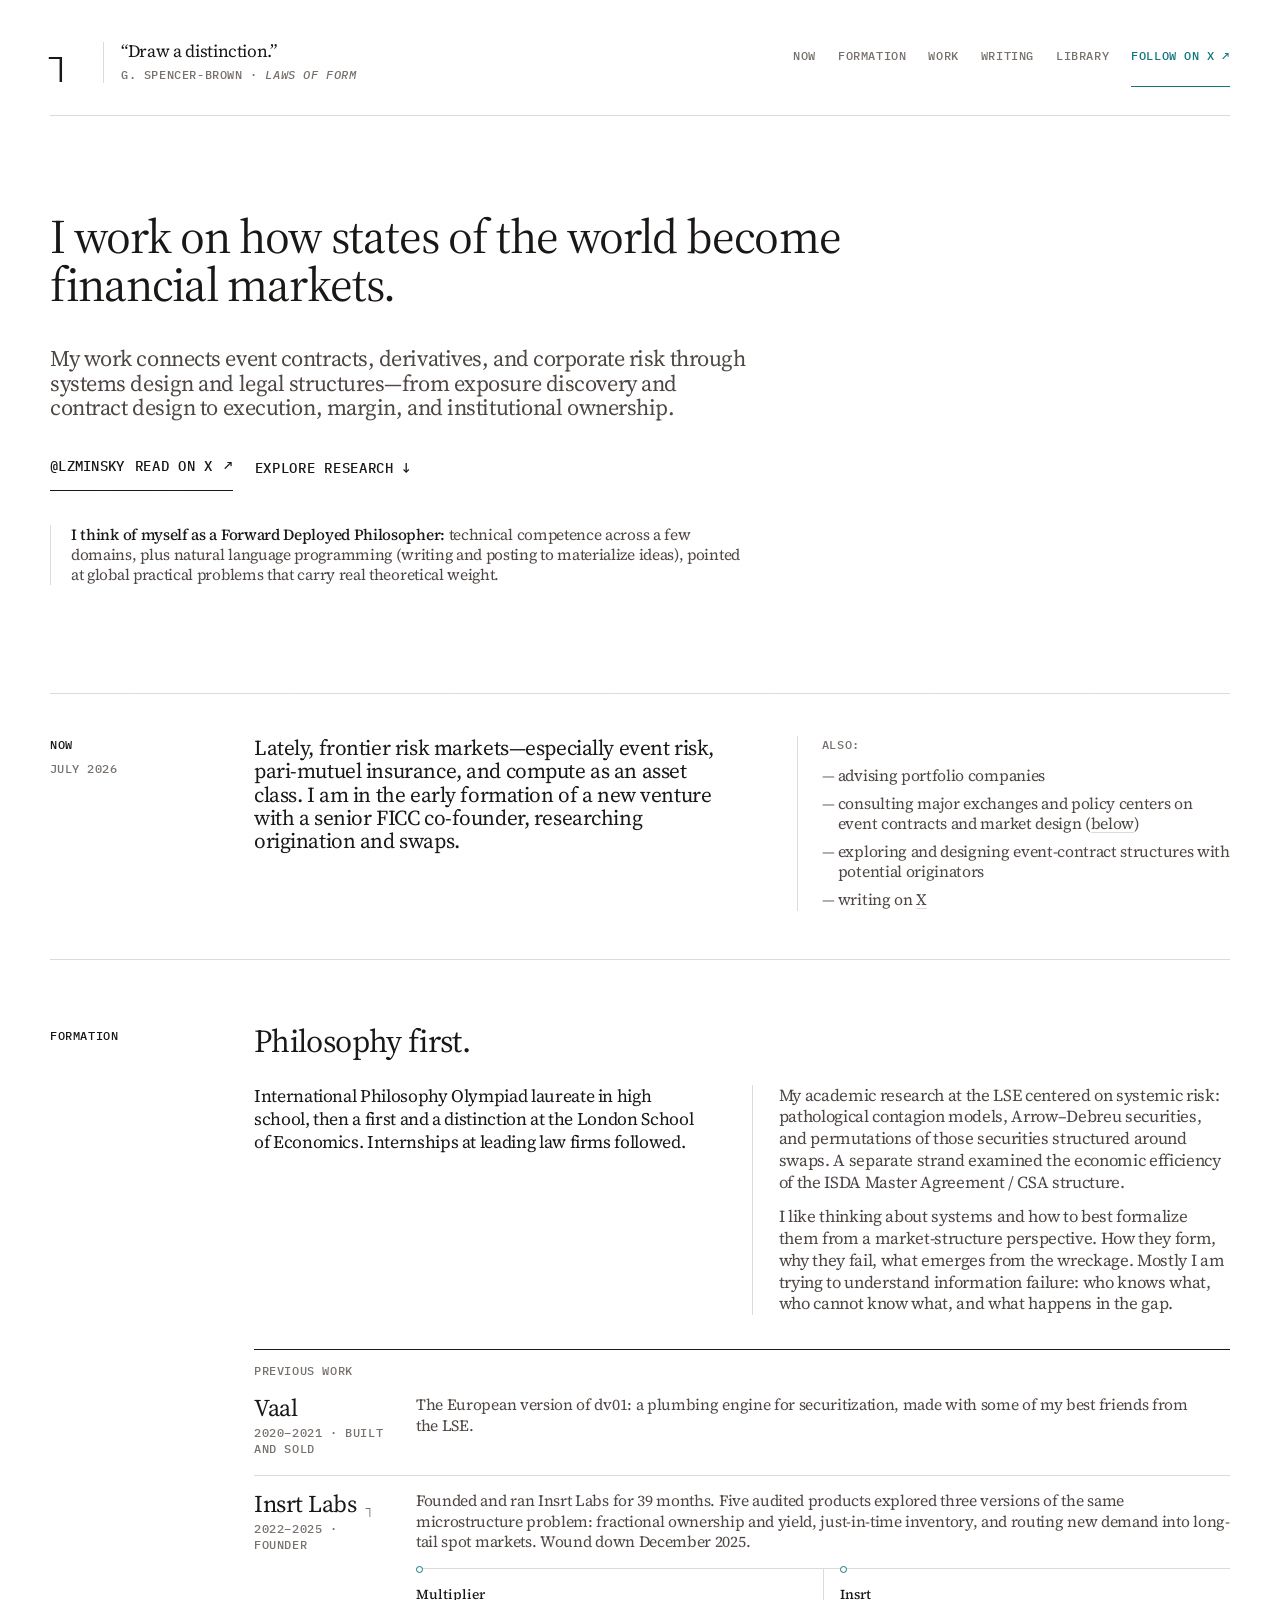
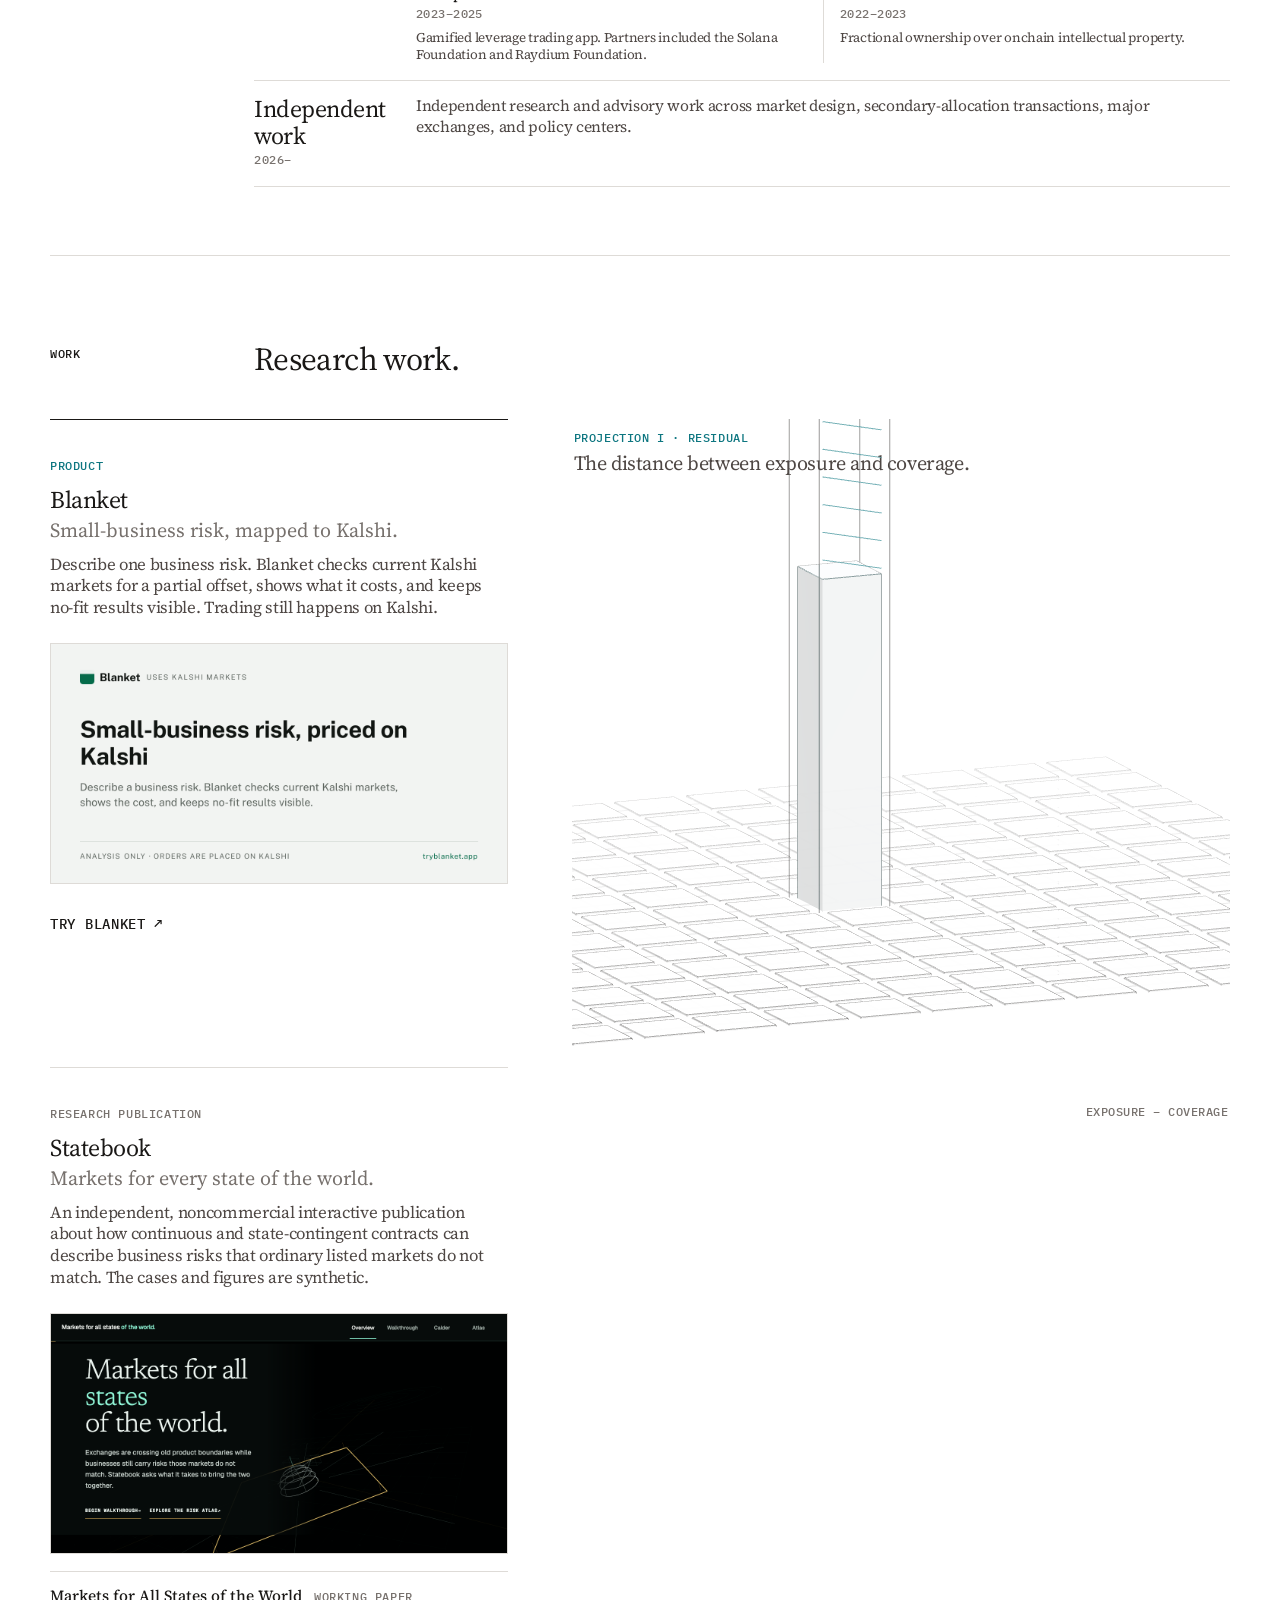
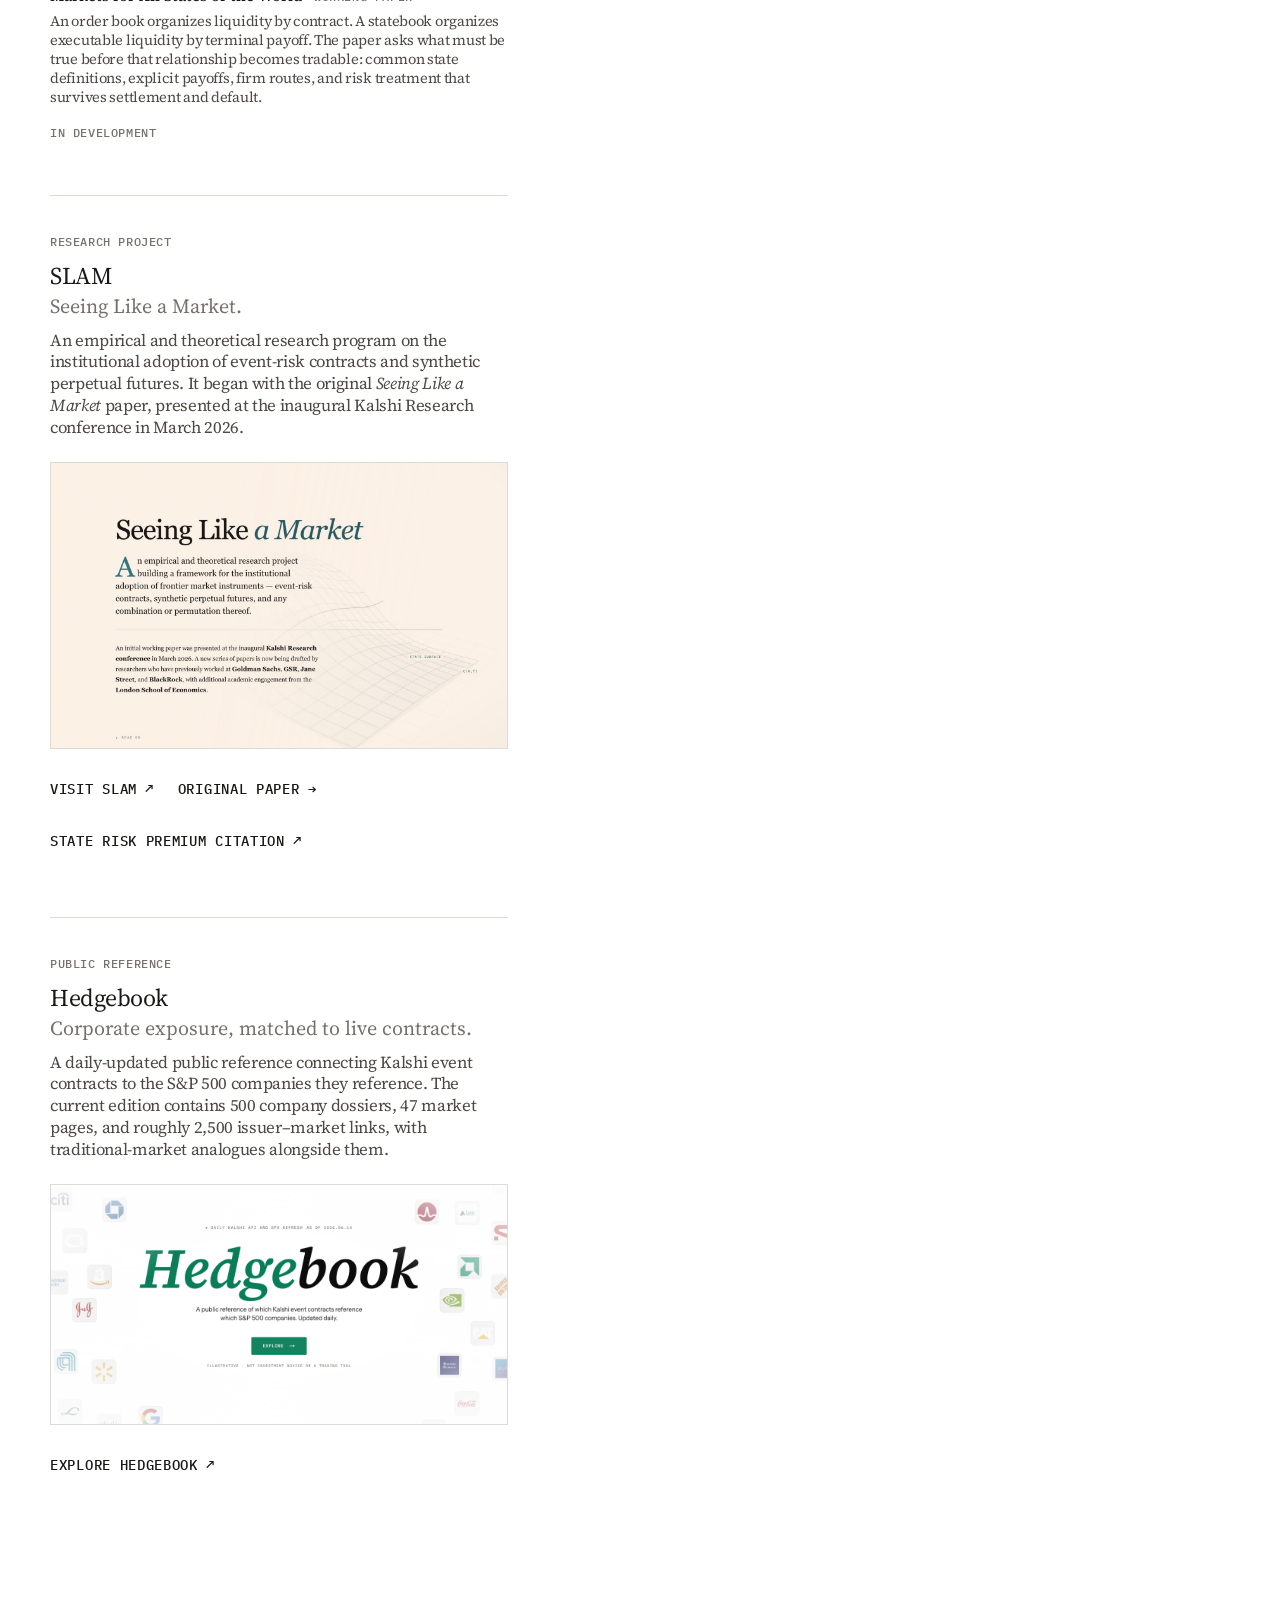
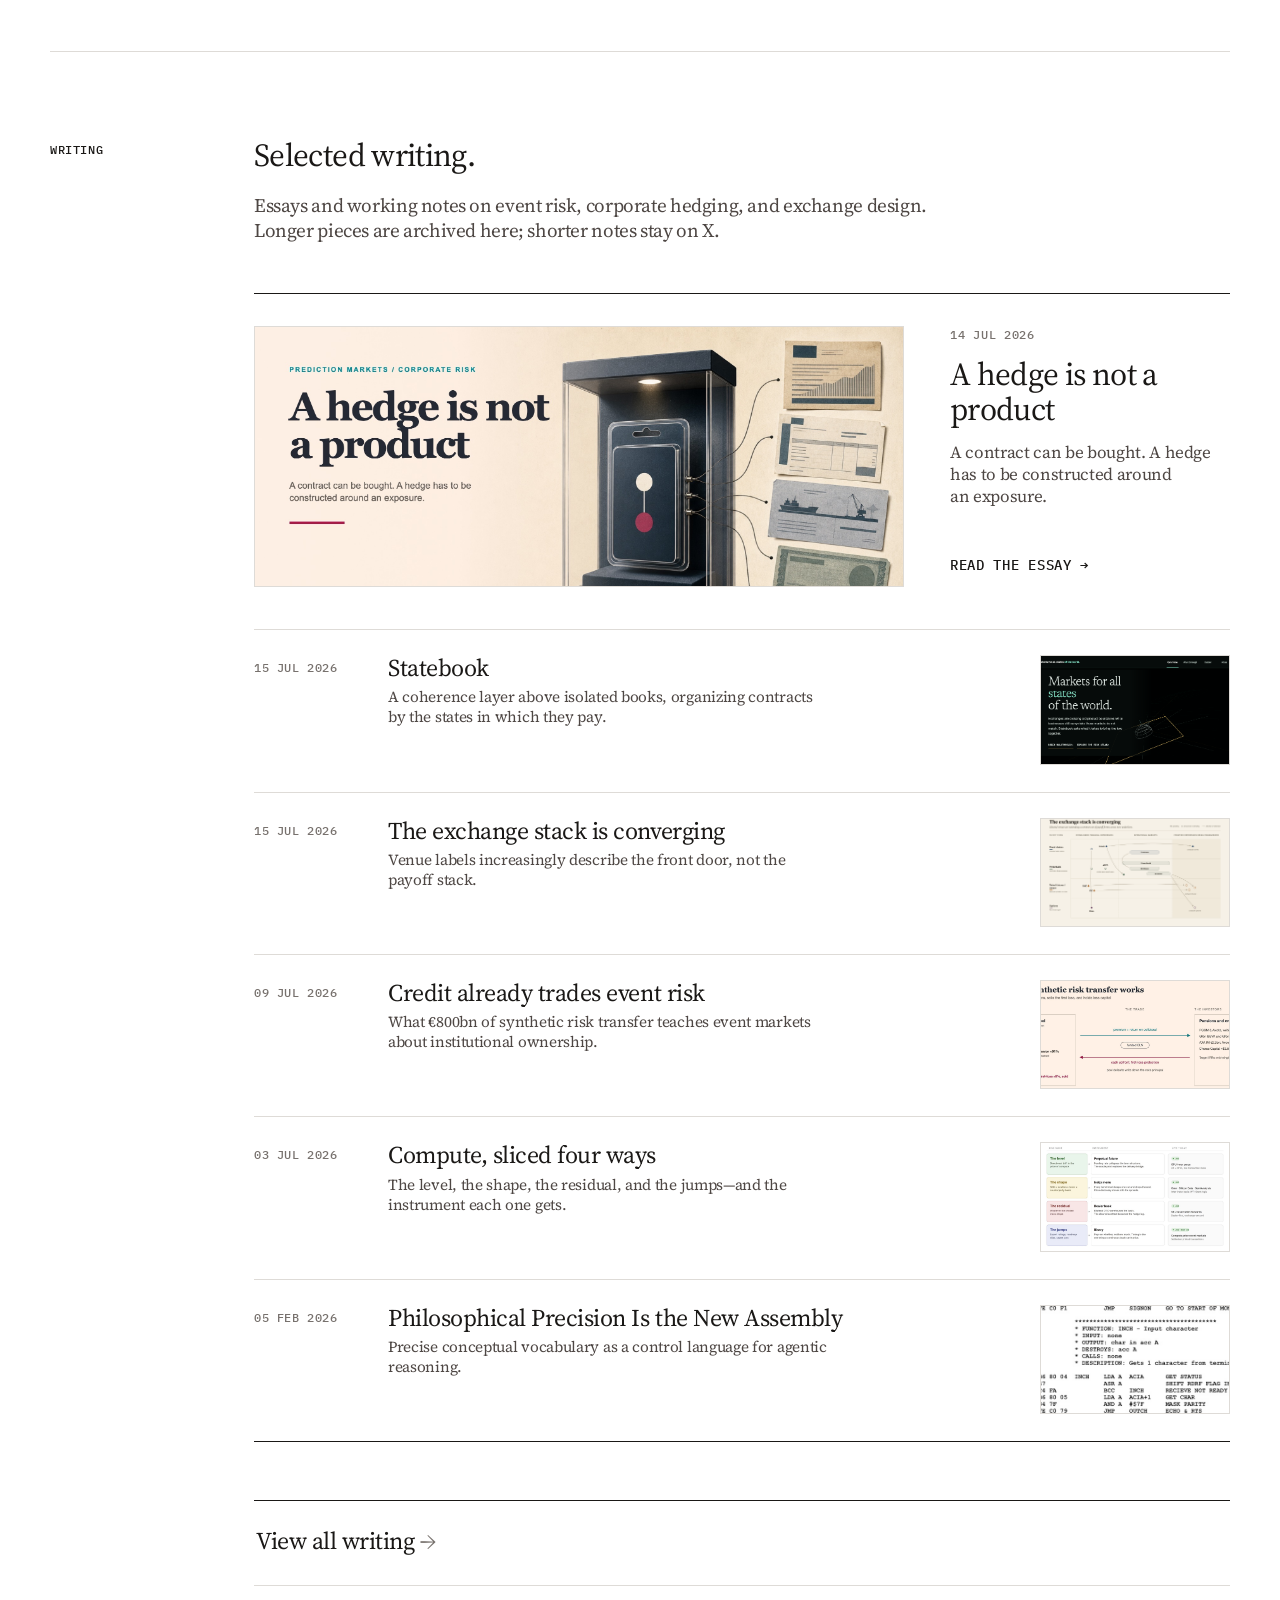
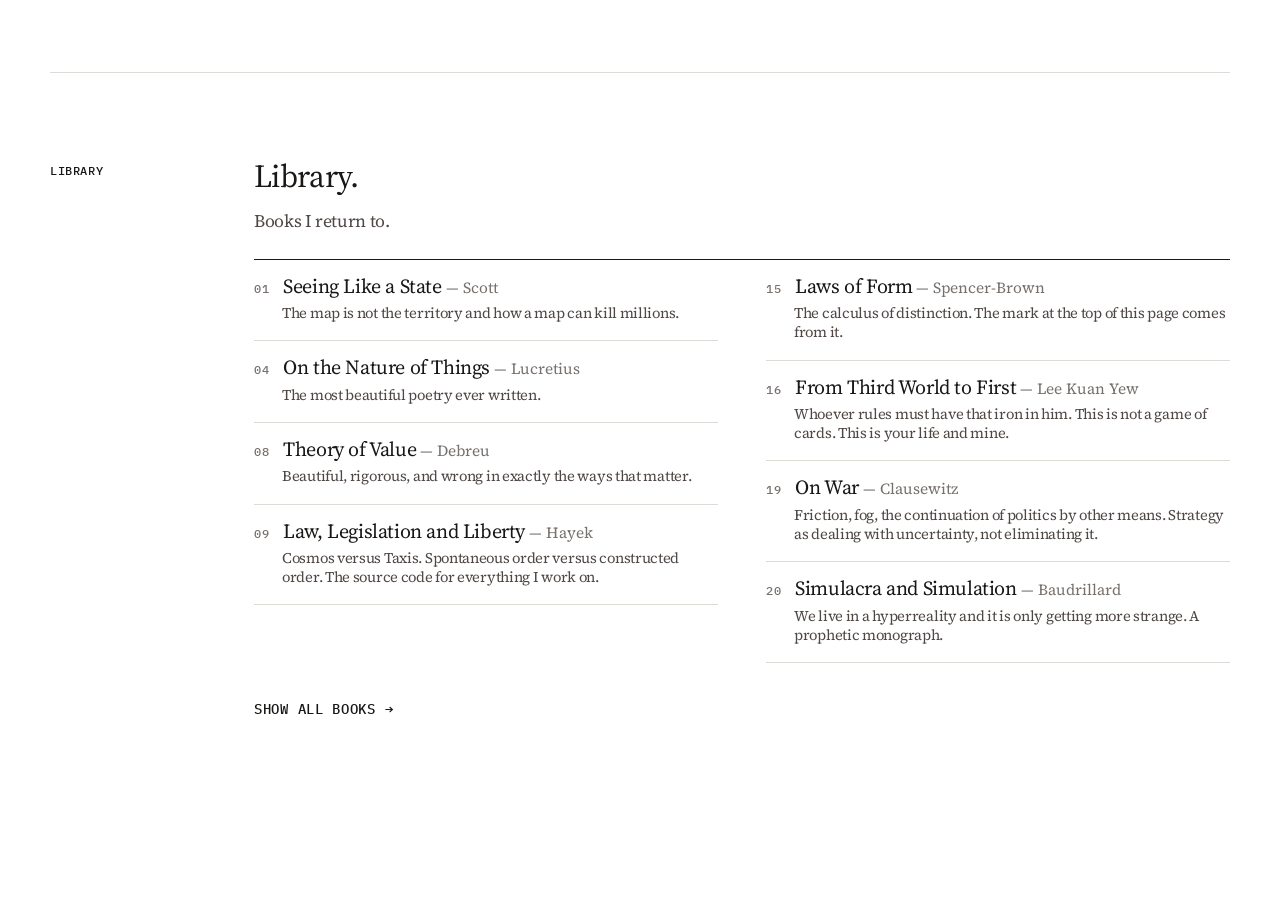
==== index.html @ 6a56ee29 "Move Blanket to top of work" ====
<!DOCTYPE html>
<html lang="en">
<head>
    <meta charset="UTF-8">
    <meta name="viewport" content="width=device-width, initial-scale=1.0">
    <title>Lauris — Markets, ventures, and research</title>
    <meta name="description" content="Lauris builds and researches market infrastructure across event contracts, derivatives, corporate risk, and institutional finance.">
    <meta name="theme-color" content="#ffffff">
    <meta property="og:title" content="Lauris — Markets, ventures, and research">
    <meta property="og:description" content="I work on how states of the world become financial markets.">
    <meta property="og:url" content="https://lauris.xyz">
    <meta property="og:type" content="website">
    <meta property="og:site_name" content="Lauris">
    <meta property="og:image" content="https://www.lauris.xyz/assets/share.png">
    <meta property="og:image:width" content="1200">
    <meta property="og:image:height" content="630">
    <meta property="og:image:alt" content="Lauris — research, market design, and ventures">
    <meta name="twitter:card" content="summary_large_image">
    <meta name="twitter:creator" content="@lzminsky">
    <meta name="twitter:title" content="Lauris — Markets, ventures, and research">
    <meta name="twitter:description" content="I work on how states of the world become financial markets.">
    <meta name="twitter:image" content="https://www.lauris.xyz/assets/share.png">
    <meta name="twitter:image:alt" content="Lauris — research, market design, and ventures">
    <link rel="canonical" href="https://lauris.xyz">
    <link rel="icon" type="image/svg+xml" href="/favicon.svg">
    <link rel="mask-icon" href="/favicon.svg" color="#1a1816">
    <link rel="manifest" href="/site.webmanifest">
    <link rel="preconnect" href="https://fonts.googleapis.com">
    <link rel="preconnect" href="https://fonts.gstatic.com" crossorigin>
    <link href="https://fonts.googleapis.com/css2?family=IBM+Plex+Mono:wght@400;500&amp;family=Source+Serif+4:ital,opsz,wght@0,8..60,200..900;1,8..60,200..900&amp;display=swap" rel="stylesheet">
    <style>
        :root {
            --type-display: 'Source Serif 4', Georgia, 'Times New Roman', serif;
            --type-display-regular: 'Source Serif 4', Georgia, 'Times New Roman', serif;
            --type-body: 'Source Serif 4', Georgia, 'Times New Roman', serif;
            --type-mono: 'IBM Plex Mono', Consolas, monospace;
            --type-display-weight: 400;
            --type-display-tracking: -.02em;
            --type-label-tracking: .05em;
            --paper: #ffffff;
            --paper-raised: #ffffff;
            --ink: #1a1816;
            --ink-soft: #4e4744;
            --ink-muted: #77716d;
            --rule: #dedbd7;
            --rule-soft: #f2f0ed;
            --teal: #0d7680;
            --wine: #0d7680;
            --green: #0d7680;
            --rail: 150px;
            --gutter: 54px;
            --content-start: calc(var(--rail) + var(--gutter));
            --ease-out: cubic-bezier(0.23, 1, 0.32, 1);
            --ease-construct: cubic-bezier(0.65, 0, 0.35, 1);
        }

        * { box-sizing: border-box; margin: 0; padding: 0; }
        ::selection { background: var(--ink); color: var(--paper); }
        html { background: #ffffff; font-size: 18px; scroll-behavior: smooth; }
        body {
            min-height: 100vh;
            background: var(--paper);
            color: var(--ink);
            font-family: var(--type-body);
            font-size: 16px;
            font-weight: 400;
            line-height: 1.3;
            letter-spacing: 0;
            -webkit-font-smoothing: antialiased;
            text-rendering: optimizeLegibility;
        }
        body::before {
            position: fixed;
            z-index: 9999;
            inset: 0;
            pointer-events: none;
            content: '';
            opacity: .018;
            background-image: url("data:image/svg+xml,%3Csvg xmlns='http://www.w3.org/2000/svg' width='160' height='160'%3E%3Cfilter id='grain'%3E%3CfeTurbulence type='fractalNoise' baseFrequency='.82' numOctaves='3' stitchTiles='stitch'/%3E%3C/filter%3E%3Crect width='100%25' height='100%25' filter='url(%23grain)' opacity='.72'/%3E%3C/svg%3E");
            background-size: 160px 160px;
            mix-blend-mode: multiply;
        }

        a { color: inherit; }
        img { display: block; max-width: 100%; height: auto; }
        .skip-link {
            position: fixed;
            z-index: 100;
            top: 12px;
            left: 12px;
            padding: 11px 14px;
            background: var(--ink);
            color: var(--paper);
            font: 500 .667rem/1 var(--type-mono);
            letter-spacing: .04em;
            text-decoration: none;
            text-transform: uppercase;
            transform: translateY(calc(-100% - 18px));
            transition: transform 180ms var(--ease-out);
        }
        .skip-link:focus-visible { outline: 2px solid var(--teal); outline-offset: 3px; transform: none; }
        .container { width: min(1180px, calc(100% - 80px)); margin: 0 auto; padding: 42px 0 88px; }
        .mono, .section-kicker, .work-meta, .nav a, .text-link,
        .writing-date, .book-number { font-family: var(--type-mono); }
        .writing-date, .book-number, .record-date, .lineage-date { font-variant-numeric: tabular-nums; }

        .masthead {
            display: flex;
            align-items: flex-start;
            justify-content: space-between;
            gap: 32px;
            padding-bottom: 28px;
            border-bottom: 1px solid var(--rule);
            animation: none;
        }
        .masthead-origin { display: flex; align-items: flex-start; gap: 17px; min-width: 0; }
        .mark-link {
            display: grid;
            min-width: 36px;
            min-height: 44px;
            color: var(--ink);
            text-decoration: none;
            place-content: start;
        }
        .mark-symbol { font: 2rem/0.8 var(--type-mono); }
        .nav { display: flex; flex-wrap: wrap; align-items: baseline; justify-content: flex-end; gap: 8px 22px; padding-top: 1px; }
        .nav a {
            color: var(--ink-muted);
            min-height: 44px;
            display: inline-flex;
            align-items: flex-start;
            padding-top: 5px;
            font-family: var(--type-mono);
            font-size: 12px;
            font-weight: 500;
            letter-spacing: .05em;
            text-decoration: none;
            text-transform: uppercase;
            transition: color 180ms var(--ease-out);
        }
        .nav a.nav-x {
            padding-bottom: 3px;
            border-bottom: 1px solid currentColor;
            color: var(--teal);
        }
        .nav-menu { position: relative; display: none; }
        .nav-menu summary {
            display: inline-flex;
            min-width: 44px;
            min-height: 44px;
            padding: 5px 5px 0;
            align-items: flex-start;
            justify-content: center;
            color: var(--ink-muted);
            font: 500 12px/1.2 var(--type-mono);
            letter-spacing: .05em;
            list-style: none;
            cursor: pointer;
            text-transform: uppercase;
        }
        .nav-menu summary::-webkit-details-marker { display: none; }
        .nav-menu summary::after { margin-left: 6px; content: '+'; }
        .nav-menu[open] summary { color: var(--teal); }
        .nav-menu[open] summary::after { content: '−'; }
        .nav-menu-panel {
            position: absolute;
            z-index: 50;
            top: 46px;
            right: 0;
            width: 204px;
            padding: 7px;
            border: 1px solid var(--rule);
            background: var(--paper);
            box-shadow: 0 14px 36px rgba(1, 22, 20, .09);
        }
        .nav-menu-panel a {
            display: flex;
            width: 100%;
            min-height: 44px;
            padding: 11px 12px 9px;
            align-items: center;
            justify-content: flex-start;
            font-size: 12px;
        }
        .nav-menu-panel a + a { border-top: 1px solid var(--rule); }
        .nav-menu-panel .nav-menu-x { display: none; color: var(--teal); }
        .nav a:focus-visible, .mark-link:focus-visible, .text-link:focus-visible, .work-link:focus-visible,
        .btn-x:focus-visible, .archive-door:focus-visible, .shelf-toggle:focus-visible,
        .writing-row:focus-visible, .writing-feature-media a:focus-visible, .book-row:focus-visible,
        .nav-menu summary:focus-visible {
            outline: 2px solid var(--teal);
            outline-offset: 4px;
        }

        .epigraph {
            width: min(320px, calc(100vw - 150px));
            margin: 0;
            padding-left: 17px;
            border-left: 1px solid var(--rule);
        }
        .epigraph blockquote { font-size: .96rem; font-style: normal; line-height: 1.1; }
        .epigraph figcaption {
            margin-top: 5px;
            color: var(--ink-muted);
            font: 500 .667rem/1.45 var(--type-mono);
            letter-spacing: .05em;
            text-transform: uppercase;
        }

        .hero {
            padding: 96px 0 108px;
            animation: none;
        }
        .section-kicker, .work-meta {
            color: var(--ink-muted);
            font-size: .667rem;
            letter-spacing: .08em;
            text-transform: uppercase;
        }
        .hero h1 {
            max-width: 930px;
            font-size: 48px;
            font-weight: 400;
            letter-spacing: -.02em;
            line-height: 1;
        }
        .hero-support { min-width: 0; margin-top: 38px; }
        .hero-deck {
            max-width: 700px;
            color: var(--ink-soft);
            font-size: 1.24rem;
            line-height: 1.1;
            text-wrap: pretty;
        }
        .hero-links { display: flex; flex-wrap: wrap; align-items: center; gap: 16px 22px; margin-top: 27px; }
        .hero-side { max-width: 690px; margin-top: 34px; padding-left: 20px; border-left: 1px solid var(--rule); }
        .hero-side p { color: var(--ink-soft); font-size: .86rem; line-height: 1.6; text-wrap: pretty; }
        .hero-side em { color: var(--ink); font-style: normal; font-weight: 500; }

        .btn-x {
            display: inline-flex;
            align-items: center;
            gap: 10px;
            padding: 2px 0 5px;
            border-bottom: 1px solid currentColor;
            color: var(--ink);
            min-height: 44px;
            font: 500 12px/1.2 var(--type-mono);
            letter-spacing: .05em;
            text-decoration: none;
            text-transform: uppercase;
            transition: color 180ms var(--ease-out), border-color 180ms var(--ease-out), transform 140ms var(--ease-out);
        }
        .btn-x::before { content: '@lzminsky'; font-family: var(--type-mono); font-size: .667rem; letter-spacing: .02em; }
        .btn-x::after { content: '↗'; margin-left: 1px; }
        .btn-x:active { transform: scale(.98); }

        .now-strip {
            display: grid;
            grid-template-columns: var(--rail) minmax(0, 1fr);
            gap: var(--gutter);
            padding: 42px 0 48px;
            border-top: 1px solid var(--rule);
        }
        .now-label {
            color: var(--ink);
            font: 500 .667rem/1.45 var(--type-mono);
            letter-spacing: .08em;
            text-transform: uppercase;
        }
        .now-label time { display: block; margin-top: 7px; color: var(--ink-muted); font-size: .667rem; letter-spacing: .04em; }
        .now-grid { display: grid; grid-template-columns: minmax(0, 1.05fr) minmax(300px, .95fr); gap: 64px; }
        .now-lede { max-width: 570px; font-size: 1.18rem; line-height: 1.55; }
        .now-secondary { padding-left: 24px; border-left: 1px solid var(--rule); }
        .now-caption { color: var(--ink-muted); font: 500 .667rem/1.5 var(--type-mono); letter-spacing: .05em; text-transform: uppercase; }
        .now-list { margin-top: 12px; list-style: none; }
        .now-list li { position: relative; padding-left: 16px; color: var(--ink-soft); font-size: .88rem; line-height: 1.5; }
        .now-list li + li { margin-top: 7px; }
        .now-list li::before { position: absolute; left: 0; color: var(--ink-muted); content: '—'; }
        .now-list a { text-decoration-color: var(--rule); text-underline-offset: 3px; }

        .text-link, .work-link {
            display: inline-flex;
            align-items: center;
            gap: 8px;
            color: var(--ink);
            min-height: 44px;
            font: 500 12px/1.2 var(--type-mono);
            letter-spacing: .05em;
            text-decoration: none;
            text-transform: uppercase;
            transition: transform 140ms var(--ease-out);
        }
        .text-link::after, .work-link::after { content: '↗'; transition: transform 180ms var(--ease-out); }
        .text-link--down::after { content: '↓'; }
        .text-link--in::after { content: '→'; }
        .text-link:active, .work-link:active { transform: scale(.98); }

        .folio-section, .books-section {
            display: grid;
            grid-template-columns: var(--rail) minmax(0, 1fr);
            gap: var(--gutter);
            padding: 86px 0;
            border-top: 1px solid var(--rule);
        }
        .section-label { position: relative; }
        .section-kicker { color: var(--ink); font-weight: 400; }
        .section-label--inline { display: flex; align-items: baseline; gap: 11px; }
        .section-content { min-width: 0; }
        .section-heading { max-width: 760px; font-size: 32px; font-weight: 400; letter-spacing: -.02em; line-height: 1.1; }
        .section-intro { max-width: 680px; margin-top: 20px; color: var(--ink-soft); font-size: 1.06rem; line-height: 1.65; }

        /* ── 01 · Formation — compact editorial composition ─────────────── */
        #formation { padding: 64px 0 68px; }
        .formation-heading { font-size: 32px; font-weight: 400; letter-spacing: -.02em; line-height: 1.1; }
        .formation-grid {
            display: grid;
            grid-template-columns: minmax(0, .96fr) minmax(0, 1.04fr);
            gap: 20px 56px;
            margin-top: 26px;
        }
        .formation-grid p { color: var(--ink-soft); font-size: .93rem; line-height: 1.62; text-wrap: pretty; }
        .formation-grid p + p { margin-top: 13px; }
        .formation-path p:first-child { color: var(--ink); font-size: .98rem; }
        .formation-research { padding-left: 26px; border-left: 1px solid var(--rule); }

        .record { margin-top: 34px; border-top: 1px solid var(--ink); }
        .record-caption { padding-top: 12px; color: var(--ink-muted); font: 500 .667rem/1.5 var(--type-mono); letter-spacing: .08em; text-transform: uppercase; }
        .record-row { display: grid; grid-template-columns: 132px minmax(0, 1fr); gap: 6px 30px; padding: 15px 0 17px; border-bottom: 1px solid var(--rule); }
        .record-who { min-width: 0; }
        .record-name { font-size: 24px; font-weight: 400; line-height: 1.1; }
        .record-name .project-mark { margin-left: 4px; color: var(--ink-muted); font: .72rem/1 var(--type-mono); }
        .record-date { display: block; margin-top: 3px; color: var(--ink-muted); font: 500 .667rem/1.4 var(--type-mono); letter-spacing: .04em; }
        .record-desc { color: var(--ink-soft); font-size: .87rem; line-height: 1.58; text-wrap: pretty; }
        .record-desc a { text-decoration-color: var(--rule); text-underline-offset: 3px; }
        .record-detail { min-width: 0; }
        .record-lineage {
            display: grid;
            grid-template-columns: repeat(2, minmax(0, 1fr));
            gap: 0;
            margin-top: 16px;
            border-top: 1px solid var(--rule);
            list-style: none;
        }
        .lineage-item { position: relative; padding: 14px 18px 0 16px; }
        .lineage-item:first-child { padding-left: 0; }
        .lineage-item + .lineage-item { border-left: 1px solid var(--rule); }
        .lineage-item::before {
            position: absolute;
            top: -3px;
            left: 16px;
            width: 5px;
            height: 5px;
            border-radius: 50%;
            background: var(--paper);
            border: 1px solid var(--teal);
            content: '';
        }
        .lineage-item:first-child::before { left: 0; }
        .lineage-name { font-size: .76rem; font-weight: 500; }
        .lineage-date { display: block; margin-top: 2px; color: var(--ink-muted); font: 500 .667rem/1.4 var(--type-mono); letter-spacing: .035em; }
        .lineage-item p { margin-top: 6px; color: var(--ink-soft); font-size: .74rem; line-height: 1.5; text-wrap: pretty; }

        /* ── Research work — one changing state-space ───────────────────── */
        #work { display: block; padding-top: 0; border-top: 0; }
        .work-header {
            display: grid;
            grid-template-columns: var(--rail) minmax(0, 1fr);
            gap: var(--gutter);
            padding: 86px 0 42px;
            border-top: 1px solid var(--rule);
        }
        .atlas {
            display: grid;
            grid-template-columns: minmax(0, .82fr) minmax(0, 1.18fr);
            column-gap: 64px;
            margin-top: 0;
        }
        .atlas-entries { min-width: 0; }
        .atlas-entry {
            display: flex;
            min-height: 72vh;
            padding: 40px 0 54px;
            border-top: 1px solid var(--rule);
            flex-direction: column;
            justify-content: flex-start;
        }
        .atlas-entry:first-child { border-top-color: var(--ink); }
        .atlas-index {
            display: flex;
            gap: 12px;
            align-items: baseline;
            color: var(--ink-muted);
            font: 500 .667rem/1 var(--type-mono);
            letter-spacing: .08em;
            text-transform: uppercase;
            transition: color 300ms var(--ease-out);
        }
        .atlas-entry.is-active .atlas-index { color: var(--teal); }
        .atlas-title { margin-top: 15px; font-family: var(--type-display-regular); font-size: 24px; font-weight: 400; letter-spacing: -.02em; line-height: 1.1; }
        .atlas-sub { margin-top: 5px; color: var(--ink-muted); font-family: var(--type-display); font-size: 20px; font-style: normal; font-weight: 400; line-height: 1.1; }
        .atlas-desc { max-width: 54ch; margin-top: 13px; color: var(--ink-soft); font-size: .93rem; line-height: 1.62; text-wrap: pretty; }
        .atlas-desc a { text-decoration-color: var(--rule); text-underline-offset: 3px; }
        .atlas-proof { margin: 24px 0 0; }
        .atlas-proof a { display: block; text-decoration: none; }
        .atlas-proof img {
            width: 100%;
            border: 1px solid var(--rule);
            background: var(--paper-raised);
            object-fit: cover;
        }
        .atlas-actions { display: flex; flex-wrap: wrap; align-items: baseline; gap: 8px 24px; margin-top: 18px; }
        .work-status { color: var(--ink-muted); font: 500 .667rem/1.4 var(--type-mono); letter-spacing: .04em; text-transform: uppercase; }
        .atlas-note { margin-top: 17px; padding-top: 14px; border-top: 1px solid var(--rule); }
        .atlas-note-title { display: block; font-size: .86rem; font-weight: 500; }
        .atlas-note-title span { margin-left: 8px; color: var(--ink-muted); font: 500 .667rem/1.4 var(--type-mono); letter-spacing: .05em; text-transform: uppercase; }
        .atlas-note p { margin-top: 6px; color: var(--ink-soft); font-size: .81rem; line-height: 1.55; }
        .atlas-stage-col { position: relative; min-width: 0; }
        .atlas-stage {
            position: sticky;
            top: 9vh;
            display: flex;
            height: 78vh;
            flex-direction: column;
            transition: opacity 600ms var(--ease-out);
        }
        .atlas-stage.is-dimmed { opacity: .08; }
        .stage-frame { position: relative; min-height: 0; flex: 1; }
        #atlas-canvas, #atlas-fallback { position: absolute; inset: 0; width: 100%; height: 100%; }
        #atlas-canvas { z-index: 1; }
        #atlas-fallback { z-index: 0; transition: opacity 300ms var(--ease-out); }
        .stage-plates { position: absolute; top: 7px; right: 2px; left: 2px; pointer-events: none; }
        .stage-plate { position: absolute; inset: 0 0 auto; opacity: 0; transform: translateY(7px); transition: opacity 480ms var(--ease-out), transform 480ms var(--ease-out); }
        .stage-plate.is-active { opacity: 1; transform: none; }
        .stage-plate-index { color: var(--teal); font: 500 .667rem/1.4 var(--type-mono); letter-spacing: .08em; text-transform: uppercase; }
        .stage-plate-name { display: block; max-width: 460px; margin-top: 4px; color: var(--ink-soft); font-family: var(--type-display); font-size: 1.12rem; font-weight: 400; line-height: 1.25; }
        .stage-note { position: absolute; right: 2px; bottom: 0; max-width: 280px; color: var(--ink-muted); font: 500 .667rem/1.6 var(--type-mono); letter-spacing: .04em; text-align: right; text-transform: uppercase; }

        /* ── Writing — editorial issue, not a card grid ─────────────────── */
        .writing-index { margin-top: 50px; border-top: 1px solid var(--ink); }
        .writing-feature {
            display: grid;
            grid-template-columns: minmax(0, 1.42fr) minmax(280px, .58fr);
            gap: 46px;
            padding: 32px 0 42px;
            border-bottom: 1px solid var(--rule);
        }
        .writing-feature-media, .writing-row-media { overflow: hidden; border: 1px solid var(--rule); }
        .writing-feature-media a, .writing-row-media a { display: block; text-decoration: none; }
        .writing-feature-media img, .writing-row-media img { width: 100%; transition: transform 900ms var(--ease-out); }
        .writing-feature-body { display: flex; flex-direction: column; justify-content: space-between; min-width: 0; }
        .writing-kicker { color: var(--ink-muted); font: 500 .667rem/1.55 var(--type-mono); letter-spacing: .06em; text-transform: uppercase; }
        .writing-title { margin-top: 12px; font-family: var(--type-display-regular); font-size: 32px; font-weight: 400; letter-spacing: -.02em; line-height: 1.1; }
        .writing-deck { max-width: 42ch; margin-top: 14px; color: var(--ink-soft); font-size: .94rem; line-height: 1.6; text-wrap: pretty; }
        .writing-open { display: inline-flex; align-items: center; gap: 8px; min-height: 44px; margin-top: 24px; font: 500 12px/1.2 var(--type-mono); letter-spacing: .05em; text-decoration: none; text-transform: uppercase; }
        .writing-open::after { content: '→'; transition: transform 180ms var(--ease-out); }
        .writing-rows { border-bottom: 1px solid var(--ink); }
        .writing-row {
            display: grid;
            grid-template-columns: 110px minmax(0, 1fr) 190px;
            gap: 24px;
            align-items: start;
            padding: 25px 0 27px;
            border-bottom: 1px solid var(--rule);
            text-decoration: none;
        }
        .writing-row:last-child { border-bottom: 0; }
        .writing-date { padding-top: 4px; color: var(--ink-muted); font: 500 .667rem/1.5 var(--type-mono); font-variant-numeric: tabular-nums; letter-spacing: .04em; text-transform: uppercase; }
        .writing-row-title { display: block; font-family: var(--type-display-regular); font-size: 24px; font-weight: 400; letter-spacing: -.02em; line-height: 1.1; transition: color 180ms var(--ease-out); }
        .writing-row-deck { display: block; max-width: 55ch; margin-top: 6px; color: var(--ink-soft); font-size: .85rem; line-height: 1.52; }
        .writing-row-media img { aspect-ratio: 1.75 / 1; object-fit: cover; }

        .archive-door {
            display: block;
            margin-top: 58px;
            padding: 27px 2px 30px;
            border-top: 1px solid var(--ink);
            border-bottom: 1px solid var(--rule);
            text-decoration: none;
        }
        .archive-door-title { font-size: 24px; font-weight: 400; letter-spacing: -.02em; }
        .archive-door-title::after { content: ' →'; color: var(--ink-muted); transition: color 200ms var(--ease-out); }

        /* ── 05 · Library ────────────────────────────────────────────────── */
        .books-section { opacity: 1; animation: none; }
        .books-title { max-width: 520px; font-size: 32px; font-weight: 400; letter-spacing: -.02em; line-height: 1.1; }
        .books-intro { max-width: 650px; margin: 16px 0 26px; color: var(--ink-soft); font-size: .98rem; }
        .books-list { list-style: none; columns: 2; column-gap: 48px; border-top: 1px solid var(--ink); }
        .book-item { break-inside: avoid; padding: 15px 0 17px; border-bottom: 1px solid var(--rule); line-height: 1.45; }
        .book-number { margin-right: 10px; color: var(--ink-muted); font-size: .667rem; }
        .book-name { font-size: 20px; font-weight: 400; }
        .book-author { color: var(--ink-muted); font-size: .86rem; font-style: normal; }
        .book-note { margin-top: 5px; padding-left: 28px; color: var(--ink-soft); font-size: .82rem; line-height: 1.5; }
        .books-list:not(.is-open) .book-extra { display: none; }
        .shelf-toggle {
            display: inline-flex;
            align-items: center;
            gap: 9px;
            margin-top: 24px;
            padding: 0;
            border: 0;
            background: none;
            color: var(--ink);
            min-height: 44px;
            font: 500 12px/1.2 var(--type-mono);
            letter-spacing: .05em;
            text-transform: uppercase;
            cursor: pointer;
        }
        .shelf-toggle::after { content: '→'; transition: transform 200ms var(--ease-out); }
        .books-list.is-open + .shelf-toggle::after { content: '↑'; }

        /* ── Publication type roles ───────────────────────────────────── */
        .hero h1, .section-heading, .formation-heading, .books-title,
        .now-lede, .hero-deck, .epigraph blockquote, .stage-plate-name {
            font-family: var(--type-display);
            font-weight: 400;
            letter-spacing: var(--type-display-tracking);
        }
        .record-name, .book-name, .atlas-title, .writing-title,
        .writing-row-title, .archive-door-title {
            font-family: var(--type-display-regular);
            font-weight: 400;
            letter-spacing: -.02em;
        }
        .hero h1 { line-height: 1; }
        .section-heading, .formation-heading, .books-title, .archive-door-title,
        .record-name, .book-name, .now-lede, .hero-deck { line-height: 1.1; }
        .hero-side p, .now-list li, .section-intro, .formation-grid p,
        .record-desc, .lineage-item p, .atlas-desc, .atlas-note p,
        .writing-deck, .writing-row-deck, .books-intro, .book-note {
            font-family: var(--type-body);
            font-weight: 400;
            letter-spacing: -.02em;
            line-height: 1.3;
        }
        .mono, .section-kicker, .work-meta, .nav a, .text-link,
        .writing-date, .book-number, .now-label, .now-caption, .record-date,
        .record-caption, .work-status,
        .shelf-toggle, .btn-x, .writing-open, .nav-menu summary,
        .atlas-index, .stage-plate-index {
            font-family: var(--type-mono);
            font-size: 12px;
            font-weight: 500;
            letter-spacing: .05em;
            text-transform: uppercase;
        }
        .btn-x, .text-link, .work-link, .writing-open, .shelf-toggle { font-size: 14px; }
        .btn-x::before { font-size: 14px; }

        @keyframes enter { from { opacity: 0; transform: translateY(8px); } to { opacity: 1; transform: none; } }
        [data-reveal] { opacity: 1; transform: none; }
        .motion-ready [data-animate] { opacity: 0; transform: translateY(18px); }
        .motion-ready [data-animate].is-visible { opacity: 1; transform: none; transition: opacity 720ms var(--ease-out), transform 720ms var(--ease-out); }
        .motion-ready [data-animate="image"] { opacity: 1; transform: none; }
        .motion-ready [data-animate="image"] img { transform: scale(1.018); transition: transform 900ms var(--ease-out); }
        .motion-ready [data-animate="image"].is-visible img { transform: none; }

        @media (hover: hover) and (pointer: fine) {
            .nav a:hover { color: var(--ink); }
            .nav a.nav-x:hover, .btn-x:hover { color: var(--teal); }
            .mark-link:hover { opacity: .58; }
            .text-link:hover::after, .work-link:hover::after { transform: translate(2px, -2px); }
            .text-link--down:hover::after { transform: translateY(2px); }
            .text-link--in:hover::after { transform: translateX(3px); }
            .writing-feature-media:hover img, .writing-row:hover img { transform: scale(1.025); }
            .writing-row:hover .writing-row-title { color: var(--teal); }
            .writing-open:hover::after { transform: translateX(3px); }
            .archive-door:hover .archive-door-title::after { color: var(--teal); }
            .shelf-toggle:hover::after { transform: translateX(3px); }
        }

        @media (max-width: 1100px) { .atlas { grid-template-columns: minmax(0, .9fr) minmax(0, 1.1fr); column-gap: 40px; } }
        @media (max-width: 960px) {
            .masthead { gap: 24px; }
            .nav { position: relative; flex-wrap: nowrap; gap: 0 14px; }
            .nav > a { min-width: 44px; padding-right: 5px; padding-left: 5px; justify-content: center; white-space: nowrap; }
            .nav > .nav-wide { display: none; }
            .nav-menu { display: block; }
        }
        @media (max-width: 900px) {
            .container { width: min(100% - 48px, 760px); }
            .hero { padding: 72px 0 86px; }
            .now-strip { grid-template-columns: 1fr; gap: 26px; padding: 38px 0 44px; }
            .now-label { display: flex; align-items: baseline; gap: 12px; }
            .now-label time { display: inline; margin-top: 0; }
            .now-grid { gap: 40px; }
            .folio-section, .books-section { grid-template-columns: 1fr; gap: 30px; padding: 68px 0; }
            .work-header { grid-template-columns: 1fr; gap: 30px; padding: 68px 0 30px; }
            #formation { padding: 56px 0; }
            .section-label { display: flex; gap: 12px; align-items: baseline; }
            .formation-grid { grid-template-columns: 1fr; gap: 14px; }
            .formation-research { padding-left: 0; border-left: 0; }
            .atlas { position: relative; grid-template-columns: 1fr; margin-top: 40px; }
            .atlas-entries, .atlas-stage-col { grid-area: 1 / 1; }
            .atlas-entries { position: relative; z-index: 1; }
            .atlas-stage-col { display: block; min-height: 100%; pointer-events: none; z-index: 0; }
            .atlas-stage { top: 12vh; height: 72vh; opacity: .42; }
            .stage-plates, .stage-note { display: none; }
            .atlas-entry { min-height: 0; padding: 36px 0 42px; }
            .atlas-proof { width: min(100%, 680px); margin-top: 20px; }
            .writing-feature { grid-template-columns: 1fr; }
            .writing-feature-body { min-height: 250px; }
            .writing-row { grid-template-columns: 96px minmax(0, 1fr); }
            .writing-row-media { display: none; }
        }
        @media (max-width: 720px) {
            .masthead-origin { flex: 0 0 44px; }
            .epigraph { display: none; }
        }
        @media (max-width: 640px) {
            html { font-size: 17px; }
            .container { width: calc(100% - 32px); padding: 22px 0 48px; }

            /* On a phone the header is navigation, not a second composition. */
            .masthead { display: flex; align-items: flex-start; gap: 16px; padding-bottom: 15px; }
            .masthead-origin { flex: 0 0 44px; }
            .mark-link { min-width: 44px; min-height: 44px; }
            .mark-symbol { font-size: 1.7rem; }
            .epigraph { display: none; }
            .nav { flex: 1; flex-wrap: nowrap; justify-content: flex-end; gap: 0 10px; margin-top: 0; padding-top: 0; }
            .nav > a { min-width: 44px; min-height: 44px; padding: 5px 3px 0; font-size: 12px; white-space: nowrap; }
            .nav > .nav-x { display: none; }
            .nav-menu summary { min-width: 44px; min-height: 44px; padding-top: 5px; font-size: 12px; }
            .nav-menu-panel .nav-menu-x { display: flex; }

            .hero { padding: 43px 0 50px; }
            .hero h1 { max-width: 10.5em; font-size: 40px; line-height: 1; }
            .hero-support { margin-top: 25px; }
            .hero-deck { font-size: 24px; line-height: 1.1; }
            .hero-links { gap: 8px 20px; margin-top: 17px; }
            .hero-side { margin-top: 24px; padding: 16px 0 0; border-top: 1px solid var(--rule); border-left: 0; }
            .hero-side p { font-size: .82rem; line-height: 1.45; }

            .now-strip { gap: 18px; padding: 30px 0 36px; }
            .now-label { gap: 9px; }
            .now-grid { grid-template-columns: 1fr; gap: 20px; }
            .now-lede { font-size: 24px; line-height: 1.1; }
            .now-secondary { padding: 17px 0 0; border-top: 1px solid var(--rule); border-left: 0; }
            .now-list { margin-top: 9px; }

            .folio-section, .books-section { gap: 21px; padding: 46px 0; }
            .work-header { gap: 21px; padding: 46px 0 24px; }
            #formation { padding: 44px 0 48px; }
            .section-heading { font-size: 24px; line-height: 1.1; }
            .section-intro { margin-top: 14px; font-size: .94rem; line-height: 1.3; }
            .formation-heading { font-size: 24px; line-height: 1.1; }
            .formation-grid { gap: 18px; margin-top: 20px; }
            .formation-grid p { font-size: .86rem; line-height: 1.3; }
            .formation-grid p + p { margin-top: 10px; }
            .formation-path p:first-child { font-size: .92rem; }
            .record { margin-top: 27px; }
            .record-row { grid-template-columns: 1fr; gap: 7px; padding: 14px 0 16px; }
            .record-date { margin-top: 1px; }
            .record-desc { font-size: .82rem; line-height: 1.3; }
            .record-lineage { grid-template-columns: 1fr; margin-top: 13px; border-top: 1px solid var(--rule); border-left: 0; }
            .lineage-item, .lineage-item:first-child { padding: 12px 0 0; }
            .lineage-item + .lineage-item { margin-top: 12px; border-left: 0; border-top: 1px solid var(--rule-soft); }
            .lineage-item::before, .lineage-item:first-child::before { display: none; }

            .atlas { margin-top: 0; }
            .atlas-stage { top: 18vh; height: 58vh; opacity: .28; }
            .atlas-entry { min-height: 0; padding: 34px 0 39px; }
            .atlas-title { margin-top: 11px; font-size: 24px; }
            .atlas-sub { font-size: 20px; }
            .atlas-desc { margin-top: 11px; font-size: .86rem; line-height: 1.3; }
            .atlas-proof { margin-top: 19px; }
            .atlas-note { margin-top: 14px; padding-top: 12px; }
            .atlas-note p { font-size: .77rem; line-height: 1.3; }
            .atlas-actions { gap: 2px 18px; margin-top: 13px; }

            .writing-index { margin-top: 31px; }
            .writing-feature { gap: 22px; padding: 24px 0 30px; }
            .writing-feature-body { min-height: 0; }
            .writing-title { margin-top: 9px; font-size: 24px; }
            .writing-deck { margin-top: 10px; font-size: .87rem; line-height: 1.3; }
            .writing-open { margin-top: 14px; }
            .writing-row { grid-template-columns: 1fr; gap: 6px; padding: 20px 0 22px; }
            .writing-date { padding-top: 0; }
            .writing-row-title { font-size: 20px; }
            .writing-row-deck { margin-top: 5px; font-size: .81rem; }
            .archive-door { margin-top: 36px; padding: 22px 0 24px; }
            .archive-door-title { font-size: 24px; }

            .books-list { columns: 1; }
            .book-item { padding: 13px 0 15px; }
            .book-note { padding-left: 0; }
        }
        @media (prefers-reduced-motion: reduce) {
            html { scroll-behavior: auto; }
            *, *::before, *::after { animation-duration: .01ms !important; animation-iteration-count: 1 !important; transition-duration: .01ms !important; }
            [data-reveal] { opacity: 1; transform: none; }
            .motion-ready [data-animate] { opacity: 1 !important; transform: none !important; clip-path: none !important; }
        }
        @media print { body::before { display: none; } }
    </style>
</head>
<body>
    <a class="skip-link" href="#main-content">Skip to content</a>
    <div class="container">
        <header class="masthead">
            <div class="masthead-origin">
                <a href="https://homepages.math.uic.edu/~kauffman/Laws.pdf" target="_blank" rel="noopener" class="mark-link" aria-label="Open Louis Kauffman's exploration of Laws of Form">
                    <span class="mark-symbol">┐</span>
                </a>
                <figure class="epigraph">
                    <blockquote>“Draw a distinction.”</blockquote>
                    <figcaption>G. Spencer-Brown · <cite>Laws of Form</cite></figcaption>
                </figure>
            </div>
            <nav class="nav" aria-label="Primary navigation">
                <a class="nav-wide" href="#now">Now</a>
                <a class="nav-wide" href="#formation">Formation</a>
                <a href="#work">Work</a>
                <a href="#writing">Writing</a>
                <a class="nav-wide" href="#library">Library</a>
                <a class="nav-x" href="https://x.com/lzminsky" target="_blank" rel="noopener">Follow on X ↗</a>
                <details class="nav-menu">
                    <summary>Menu</summary>
                    <div class="nav-menu-panel">
                        <a href="#now">Now</a>
                        <a href="#formation">Formation</a>
                        <a href="#library">Library</a>
                        <a class="nav-menu-x" href="https://x.com/lzminsky" target="_blank" rel="noopener">Follow on X ↗</a>
                    </div>
                </details>
            </nav>
        </header>

        <main id="main-content">
            <section class="hero">
                <h1>I work on how states of the world become financial markets.</h1>
                <div class="hero-support">
                    <p class="hero-deck">My work connects event contracts, derivatives, and corporate risk through systems design and legal structures—from exposure discovery and contract design to execution, margin, and institutional ownership.</p>
                    <div class="hero-links">
                        <a class="btn-x" href="https://x.com/lzminsky" target="_blank" rel="noopener">Read on X</a>
                        <a class="text-link text-link--down" href="#work">Explore research</a>
                    </div>
                </div>
                <aside class="hero-side">
                    <p><em>I think of myself as a Forward Deployed Philosopher:</em> technical competence across a few domains, plus natural language programming (writing and posting to materialize ideas), pointed at global practical problems that carry real theoretical weight.</p>
                </aside>
            </section>

            <section class="now-strip" id="now" aria-labelledby="now-label">
                <h2 class="now-label" id="now-label">Now <time datetime="2026-07">July 2026</time></h2>
                <div class="now-grid">
                    <p class="now-lede">Lately, frontier risk markets—especially event risk, pari-mutuel insurance, and compute as an asset class. I am in the early formation of a new venture with a senior FICC co-founder, researching origination and swaps.</p>
                    <div class="now-secondary">
                        <p class="now-caption">Also:</p>
                        <ul class="now-list">
                            <li>advising portfolio companies</li>
                            <li>consulting major exchanges and policy centers on event contracts and market design (<a href="#work">below</a>)</li>
                            <li>exploring and designing event-contract structures with potential originators</li>
                            <li>writing on <a href="https://x.com/lzminsky" target="_blank" rel="noopener">X</a></li>
                        </ul>
                    </div>
                </div>
            </section>

            <section class="folio-section" id="formation" data-reveal>
                <div class="section-label">
                    <span class="section-kicker">Formation</span>
                </div>
                <div class="section-content">
                    <h2 class="formation-heading">Philosophy first.</h2>
                    <div class="formation-grid">
                        <div class="formation-path">
                            <p>International Philosophy Olympiad laureate in high school, then a first and a distinction at the London School of Economics. Internships at leading law firms followed.</p>
                        </div>
                        <div class="formation-research">
                            <p>My academic research at the LSE centered on systemic risk: pathological contagion models, Arrow–Debreu securities, and permutations of those securities structured around swaps. A separate strand examined the economic efficiency of the ISDA Master Agreement / CSA structure.</p>
                            <p>I like thinking about systems and how to best formalize them from a market-structure perspective. How they form, why they fail, what emerges from the wreckage. Mostly I am trying to understand information failure: who knows what, who cannot know what, and what happens in the gap.</p>
                        </div>
                    </div>

                    <div class="record">
                        <p class="record-caption">Previous work</p>
                        <article class="record-row">
                            <div class="record-who">
                                <h3 class="record-name">Vaal</h3>
                                <span class="record-date">2020–2021 · Built and sold</span>
                            </div>
                            <p class="record-desc">The European version of dv01: a plumbing engine for securitization, made with some of my best friends from the LSE.</p>
                        </article>
                        <article class="record-row record-row--feature">
                            <div class="record-who">
                                <h3 class="record-name">Insrt Labs <span class="project-mark">┐</span></h3>
                                <span class="record-date">2022–2025 · Founder</span>
                            </div>
                            <div class="record-detail">
                                <p class="record-desc">Founded and ran Insrt Labs for 39 months. Five audited products explored three versions of the same microstructure problem: fractional ownership and yield, just-in-time inventory, and routing new demand into long-tail spot markets. Wound down December 2025.</p>
                                <ol class="record-lineage" aria-label="Insrt Labs product lineage">
                                    <li class="lineage-item">
                                        <span class="lineage-name">Multiplier</span>
                                        <span class="lineage-date">2023–2025</span>
                                        <p>Gamified leverage trading app. Partners included the Solana Foundation and Raydium Foundation.</p>
                                    </li>
                                    <li class="lineage-item">
                                        <span class="lineage-name">Insrt</span>
                                        <span class="lineage-date">2022–2023</span>
                                        <p>Fractional ownership over onchain intellectual property.</p>
                                    </li>
                                </ol>
                            </div>
                        </article>
                        <article class="record-row">
                            <div class="record-who">
                                <h3 class="record-name">Independent work</h3>
                                <span class="record-date">2026–</span>
                            </div>
                            <p class="record-desc">Independent research and advisory work across market design, secondary-allocation transactions, major exchanges, and policy centers.</p>
                        </article>
                    </div>
                </div>
            </section>

            <section class="folio-section" id="work" data-reveal aria-labelledby="work-heading">
                <header class="work-header">
                    <div class="section-label">
                        <span class="section-kicker">Work</span>
                    </div>
                    <div class="section-content">
                        <h2 class="section-heading" id="work-heading">Research work.</h2>
                    </div>
                </header>
                <div class="atlas">
                    <div class="atlas-entries">
                        <article class="atlas-entry" data-projection="residual" id="blanket">
                            <p class="atlas-index">Product</p>
                            <h3 class="atlas-title">Blanket</h3>
                            <p class="atlas-sub">Small-business risk, mapped to Kalshi.</p>
                            <p class="atlas-desc">Describe one business risk. Blanket checks current Kalshi markets for a partial offset, shows what it costs, and keeps no-fit results visible. Trading still happens on Kalshi.</p>
                            <figure class="atlas-proof" data-animate="image">
                                <a href="https://tryblanket.app" target="_blank" rel="noopener">
                                    <img src="assets/blanket.png" alt="Blanket mapping small-business risk to Kalshi markets" width="1200" height="630" loading="lazy">
                                </a>
                            </figure>
                            <div class="atlas-actions">
                                <a class="work-link" href="https://tryblanket.app" target="_blank" rel="noopener">Try Blanket</a>
                            </div>
                        </article>

                        <article class="atlas-entry" data-projection="boundary" id="statebook">
                            <p class="atlas-index">Research publication</p>
                            <h3 class="atlas-title">Statebook</h3>
                            <p class="atlas-sub">Markets for every state of the world.</p>
                            <p class="atlas-desc">An independent, noncommercial interactive publication about how continuous and state-contingent contracts can describe business risks that ordinary listed markets do not match. The cases and figures are synthetic.</p>
                            <figure class="atlas-proof" data-animate="image">
                                <a href="https://statebook-hpc.vercel.app" target="_blank" rel="noopener">
                                    <img src="assets/statebook.png" alt="Statebook interactive publication about exchange convergence and business risk" width="1200" height="630" loading="lazy">
                                </a>
                            </figure>
                            <div class="atlas-note">
                                <span class="atlas-note-title">Markets for All States of the World <span>Working paper</span></span>
                                <p>An order book organizes liquidity by contract. A statebook organizes executable liquidity by terminal payoff. The paper asks what must be true before that relationship becomes tradable: common state definitions, explicit payoffs, firm routes, and risk treatment that survives settlement and default.</p>
                            </div>
                            <div class="atlas-actions">
                                <span class="work-status">In development</span>
                            </div>
                        </article>

                        <article class="atlas-entry" data-projection="equivalence" id="slam">
                            <p class="atlas-index">Research project</p>
                            <h3 class="atlas-title">SLAM</h3>
                            <p class="atlas-sub">Seeing Like a Market.</p>
                            <p class="atlas-desc">An empirical and theoretical research program on the institutional adoption of event-risk contracts and synthetic perpetual futures. It began with the original <em>Seeing Like a Market</em> paper, presented at the inaugural Kalshi Research conference in March 2026.</p>
                            <figure class="atlas-proof" data-animate="image">
                                <a href="writing/seeing-like-a-market/">
                                    <img src="assets/slam.png" alt="Seeing Like a Market research program" width="1440" height="900" loading="lazy">
                                </a>
                            </figure>
                            <div class="atlas-actions">
                                <a class="work-link" href="https://www.slampaper.xyz" target="_blank" rel="noopener">Visit SLAM</a>
                                <a class="text-link text-link--in" href="writing/seeing-like-a-market/">Original paper</a>
                                <a class="text-link" href="https://stateriskpremium.com" target="_blank" rel="noopener">State Risk Premium citation</a>
                            </div>
                        </article>

                        <article class="atlas-entry" data-projection="correspondence" id="hedgebook">
                            <p class="atlas-index">Public reference</p>
                            <h3 class="atlas-title">Hedgebook</h3>
                            <p class="atlas-sub">Corporate exposure, matched to live contracts.</p>
                            <p class="atlas-desc">A daily-updated public reference connecting Kalshi event contracts to the S&amp;P 500 companies they reference. The current edition contains 500 company dossiers, 47 market pages, and roughly 2,500 issuer–market links, with traditional-market analogues alongside them.</p>
                            <figure class="atlas-proof" data-animate="image">
                                <a href="https://www.hedgespx.com" target="_blank" rel="noopener">
                                    <img src="assets/hedgebook.png" alt="Hedgebook connecting event contracts to S&amp;P 500 companies" width="1200" height="630" loading="lazy">
                                </a>
                            </figure>
                            <div class="atlas-actions">
                                <a class="work-link" href="https://www.hedgespx.com" target="_blank" rel="noopener">Explore Hedgebook</a>
                            </div>
                        </article>

                    </div>

                    <div class="atlas-stage-col" aria-hidden="true">
                        <div class="atlas-stage" id="atlas-stage">
                            <div class="stage-frame">
                                <canvas id="atlas-fallback"></canvas>
                                <canvas id="atlas-canvas"></canvas>
                                <div class="stage-plates">
                                    <div class="stage-plate" data-projection="residual">
                                        <span class="stage-plate-index">Projection I · Residual</span>
                                        <span class="stage-plate-name">The distance between exposure and coverage.</span>
                                    </div>
                                    <div class="stage-plate" data-projection="boundary">
                                        <span class="stage-plate-index">Projection II · Boundary</span>
                                        <span class="stage-plate-name">A continuous world divided into priceable states.</span>
                                    </div>
                                    <div class="stage-plate" data-projection="equivalence">
                                        <span class="stage-plate-index">Projection III · Equivalence</span>
                                        <span class="stage-plate-name">Different paths to the same terminal state.</span>
                                    </div>
                                    <div class="stage-plate" data-projection="correspondence">
                                        <span class="stage-plate-index">Projection IV · Correspondence</span>
                                        <span class="stage-plate-name">Observed risks aligned with available claims.</span>
                                    </div>
                                </div>
                                <div class="stage-note" id="stage-note"></div>
                            </div>
                        </div>
                    </div>
                </div>
            </section>

            <section class="folio-section" id="writing" data-reveal>
                <div class="section-label">
                    <span class="section-kicker">Writing</span>
                </div>
                <div class="section-content">
                    <h2 class="section-heading">Selected writing.</h2>
                    <p class="section-intro">Essays and working notes on event risk, corporate hedging, and exchange design. Longer pieces are archived here; shorter notes stay on X.</p>

                    <div class="writing-index">
                        <article class="writing-feature">
                            <figure class="writing-feature-media" data-animate="image">
                                <a href="writing/a-hedge-is-not-a-product/">
                                    <img src="assets/writing/article1_hedge_hero.jpg" alt="A hedge is not a product" width="2048" height="819" loading="lazy">
                                </a>
                            </figure>
                            <div class="writing-feature-body" data-animate>
                                <div>
                                    <p class="writing-kicker">14 Jul 2026</p>
                                    <h3 class="writing-title">A hedge is not a product</h3>
                                    <p class="writing-deck">A contract can be bought. A hedge has to be constructed around an exposure.</p>
                                </div>
                                <a class="writing-open" href="writing/a-hedge-is-not-a-product/">Read the essay</a>
                            </div>
                        </article>

                        <div class="writing-rows">
                            <a class="writing-row" href="https://x.com/lzminsky/status/2077464459522568198" target="_blank" rel="noopener" data-animate>
                                <time class="writing-date" datetime="2026-07-15">15 Jul 2026</time>
                                <span class="writing-row-copy">
                                    <span class="writing-row-title">Statebook</span>
                                    <span class="writing-row-deck">A coherence layer above isolated books, organizing contracts by the states in which they pay.</span>
                                </span>
                                <span class="writing-row-media"><img src="assets/statebook.png" alt="" width="1200" height="630" loading="lazy"></span>
                            </a>
                            <a class="writing-row" href="https://x.com/lzminsky/status/2077174969738363261" target="_blank" rel="noopener" data-animate>
                                <time class="writing-date" datetime="2026-07-15">15 Jul 2026</time>
                                <span class="writing-row-copy">
                                    <span class="writing-row-title">The exchange stack is converging</span>
                                    <span class="writing-row-deck">Venue labels increasingly describe the front door, not the payoff stack.</span>
                                </span>
                                <span class="writing-row-media"><img src="assets/writing/postE_exchange_stack_map.png" alt="" width="1600" height="1000" loading="lazy"></span>
                            </a>
                            <a class="writing-row" href="writing/credit-already-trades-event-risk/" data-animate>
                                <time class="writing-date" datetime="2026-07-09">09 Jul 2026</time>
                                <span class="writing-row-copy">
                                    <span class="writing-row-title">Credit already trades event risk</span>
                                    <span class="writing-row-deck">What €800bn of synthetic risk transfer teaches event markets about institutional ownership.</span>
                                </span>
                                <span class="writing-row-media"><img src="assets/writing/exh_credit_hero.jpg" alt="" width="2048" height="771" loading="lazy"></span>
                            </a>
                            <a class="writing-row" href="https://x.com/lzminsky/status/2073033302064132119" target="_blank" rel="noopener" data-animate>
                                <time class="writing-date" datetime="2026-07-03">03 Jul 2026</time>
                                <span class="writing-row-copy">
                                    <span class="writing-row-title">Compute, sliced four ways</span>
                                    <span class="writing-row-deck">The level, the shape, the residual, and the jumps—and the instrument each one gets.</span>
                                </span>
                                <span class="writing-row-media"><img src="assets/writing/exh_compute_matrix.jpg" alt="" width="1400" height="764" loading="lazy"></span>
                            </a>
                            <a class="writing-row" href="writing/philosophical-precision-is-the-new-assembly/" data-animate>
                                <time class="writing-date" datetime="2026-02-05">05 Feb 2026</time>
                                <span class="writing-row-copy">
                                    <span class="writing-row-title">Philosophical Precision Is the New Assembly</span>
                                    <span class="writing-row-deck">Precise conceptual vocabulary as a control language for agentic reasoning.</span>
                                </span>
                                <span class="writing-row-media"><img src="assets/writing/article5_claude_hero.png" alt="" width="600" height="240" loading="lazy"></span>
                            </a>
                        </div>

                        <a class="archive-door" href="writing/">
                            <span class="archive-door-title">View all writing</span>
                        </a>
                    </div>
                </div>
            </section>

            <section class="books-section" id="library" data-reveal>
                <div class="section-label">
                    <span class="section-kicker">Library</span>
                </div>
                <div class="section-content">
                    <h2 class="books-title">Library.</h2>
                    <p class="books-intro">Books I return to.</p>
            <ol class="books-list" id="books-list">
                <li class="book-item">
                    <span class="book-number">01</span>
                    <span class="book-name">Seeing Like a State</span> <span class="book-author">— Scott</span>
                    <p class="book-note">The map is not the territory and how a map can kill millions.</p>
                </li>
                <li class="book-item book-extra">
                    <span class="book-number">02</span>
                    <span class="book-name">The Venture of Islam</span> <span class="book-author">— Hodgson</span>
                    <p class="book-note">Civilizational history at its best.</p>
                </li>
                <li class="book-item book-extra">
                    <span class="book-number">03</span>
                    <span class="book-name">Models of Bounded Rationality</span> <span class="book-author">— Simon</span>
                    <p class="book-note">We all satisfice to our computational and emotional limits.</p>
                </li>
                <li class="book-item">
                    <span class="book-number">04</span>
                    <span class="book-name">On the Nature of Things</span> <span class="book-author">— Lucretius</span>
                    <p class="book-note">The most beautiful poetry ever written.</p>
                </li>
                <li class="book-item book-extra">
                    <span class="book-number">05</span>
                    <span class="book-name">The Count of Monte Cristo</span> <span class="book-author">— Dumas</span>
                    <p class="book-note">Patience as strategy. The revenge plot as mechanism design problem.</p>
                </li>
                <li class="book-item book-extra">
                    <span class="book-number">06</span>
                    <span class="book-name">A History of Philosophy</span> <span class="book-author">— Copleston</span>
                    <p class="book-note">The topography of the history of thought.</p>
                </li>
                <li class="book-item book-extra">
                    <span class="book-number">07</span>
                    <span class="book-name">Critique of Pure Reason</span> <span class="book-author">— Kant</span>
                    <p class="book-note">The only thing that still annoys me is that the Terminus is the Manifold.</p>
                </li>
                <li class="book-item">
                    <span class="book-number">08</span>
                    <span class="book-name">Theory of Value</span> <span class="book-author">— Debreu</span>
                    <p class="book-note">Beautiful, rigorous, and wrong in exactly the ways that matter.</p>
                </li>
                <li class="book-item">
                    <span class="book-number">09</span>
                    <span class="book-name">Law, Legislation and Liberty</span> <span class="book-author">— Hayek</span>
                    <p class="book-note">Cosmos versus Taxis. Spontaneous order versus constructed order. The source code for everything I work on.</p>
                </li>
                <li class="book-item book-extra">
                    <span class="book-number">10</span>
                    <span class="book-name">Genetic Epistemology</span> <span class="book-author">— Piaget</span>
                    <p class="book-note">The biological precursor to Kantian epistemology.</p>
                </li>
                <li class="book-item book-extra">
                    <span class="book-number">11</span>
                    <span class="book-name">The Concept of the Political</span> <span class="book-author">— Schmitt</span>
                    <p class="book-note">Sovereignty. Friend/Foe. Which is which?</p>
                </li>
                <li class="book-item book-extra">
                    <span class="book-number">12</span>
                    <span class="book-name">Collected Poems</span> <span class="book-author">— Cavafy</span>
                    <p class="book-note">Above all, don't fool yourself, don't say it was a dream, your ears deceived you.</p>
                </li>
                <li class="book-item book-extra">
                    <span class="book-number">13</span>
                    <span class="book-name">The Origins of Political Order</span> <span class="book-author">— Fukuyama</span>
                    <p class="book-note">How institutions actually form. The state, rule of law, accountability and why most places fail to get all three.</p>
                </li>
                <li class="book-item book-extra">
                    <span class="book-number">14</span>
                    <span class="book-name">The Swerve</span> <span class="book-author">— Greenblatt</span>
                    <p class="book-note">How Lucretius got rediscovered and changed everything. Ideas have material histories.</p>
                </li>
                <li class="book-item">
                    <span class="book-number">15</span>
                    <span class="book-name">Laws of Form</span> <span class="book-author">— Spencer-Brown</span>
                    <p class="book-note">The calculus of distinction. The mark at the top of this page comes from it.</p>
                </li>
                <li class="book-item">
                    <span class="book-number">16</span>
                    <span class="book-name">From Third World to First</span> <span class="book-author">— Lee Kuan Yew</span>
                    <p class="book-note">Whoever rules must have that iron in him. This is not a game of cards. This is your life and mine.</p>
                </li>
                <li class="book-item book-extra">
                    <span class="book-number">17</span>
                    <span class="book-name">Changing Fortunes</span> <span class="book-author">— Volcker & Gyohten</span>
                    <p class="book-note">Monetary history from the people who made it. Central banking as craft, not science.</p>
                </li>
                <li class="book-item book-extra">
                    <span class="book-number">18</span>
                    <span class="book-name">With the Old Breed</span> <span class="book-author">— Sledge</span>
                    <p class="book-note">War as it actually is. The corrective to every abstraction about conflict.</p>
                </li>
                <li class="book-item">
                    <span class="book-number">19</span>
                    <span class="book-name">On War</span> <span class="book-author">— Clausewitz</span>
                    <p class="book-note">Friction, fog, the continuation of politics by other means. Strategy as dealing with uncertainty, not eliminating it.</p>
                </li>
                <li class="book-item">
                    <span class="book-number">20</span>
                    <span class="book-name">Simulacra and Simulation</span> <span class="book-author">— Baudrillard</span>
                    <p class="book-note">We live in a hyperreality and it is only getting more strange. A prophetic monograph.</p>
                </li>
            </ol>
                    <button class="shelf-toggle" id="shelf-toggle" aria-expanded="false" aria-controls="books-list">Show all books</button>
                </div>
            </section>

        </main>

    </div>

    <script>
        (() => {
            const navMenus = Array.from(document.querySelectorAll('.nav-menu'));
            const closeNavMenus = (except = null) => {
                navMenus.forEach(menu => {
                    if (menu !== except) menu.removeAttribute('open');
                });
            };
            navMenus.forEach(menu => {
                menu.addEventListener('toggle', () => {
                    if (menu.open) closeNavMenus(menu);
                });
                menu.addEventListener('click', event => {
                    if (event.target.closest('a')) menu.removeAttribute('open');
                });
                menu.addEventListener('keydown', event => {
                    if (event.key !== 'Escape') return;
                    menu.removeAttribute('open');
                    menu.querySelector('summary')?.focus();
                });
            });
            document.addEventListener('click', event => {
                if (!event.target.closest('.nav-menu')) closeNavMenus();
            });

            const reducedMotion = window.matchMedia('(prefers-reduced-motion: reduce)').matches;
            const animated = Array.from(document.querySelectorAll('[data-animate]'));
            if (!reducedMotion && animated.length && 'IntersectionObserver' in window) {
                document.documentElement.classList.add('motion-ready');
                const reveal = new IntersectionObserver((observations) => {
                    observations.forEach((observation) => {
                        if (!observation.isIntersecting) return;
                        observation.target.classList.add('is-visible');
                        reveal.unobserve(observation.target);
                    });
                }, { rootMargin: '0px 0px -10% 0px', threshold: .08 });
                animated.forEach((element) => reveal.observe(element));
            }

            /* ── Library shelf toggle ─────────────────────────────────────── */
            const shelfToggle = document.getElementById('shelf-toggle');
            const booksList = document.getElementById('books-list');
            if (shelfToggle && booksList) {
                shelfToggle.addEventListener('click', () => {
                    const open = booksList.classList.toggle('is-open');
                    shelfToggle.setAttribute('aria-expanded', String(open));
                    shelfToggle.textContent = open ? 'Show fewer books' : 'Show all books';
                });
            }

            /* ── Research animation ────────────────────────────────────────── */
            // One scene, four project views.
            const N = 12;
            const lerp = (a, b, t) => a + (b - a) * t;

            const rootStyle = getComputedStyle(document.documentElement);
            const INK = rootStyle.getPropertyValue('--ink').trim() || '#181713';
            const TEAL = rootStyle.getPropertyValue('--teal').trim() || '#0e6670';
            const WINE = rootStyle.getPropertyValue('--wine').trim() || '#78384f';
            const PAPER = rootStyle.getPropertyValue('--paper').trim() || '#ffffff';
            const rgba = (hex, a) => {
                const v = hex.replace('#', '');
                const r = parseInt(v.slice(0, 2), 16), g = parseInt(v.slice(2, 4), 16), b = parseInt(v.slice(4, 6), 16);
                return `rgba(${r},${g},${b},${a})`;
            };

            // Terminal-payoff distribution along the states axis.
            const DIST = [];
            for (let i = 0; i <= N; i += 1) {
                DIST.push(.22 + 5.4 * Math.exp(-Math.pow(i - 4.4, 2) / 5.2) + 1.7 * Math.exp(-Math.pow(i - 9.4, 2) / 3.4));
            }
            // Decision surface: replication cost relief over (state, route).
            const SURF = [];
            for (let i = 0; i <= N; i += 1) {
                SURF.push([]);
                for (let k = 0; k <= N; k += 1) {
                    SURF[i].push(
                        2.8 * Math.exp(-(Math.pow(i - 8.2, 2) / 8 + Math.pow(k - 3.4, 2) / 10)) +
                        3.6 * Math.exp(-(Math.pow(i - 2.8, 2) / 6 + Math.pow(k - 8.6, 2) / 8)) +
                        .55 * Math.sin(i * .9) * Math.cos(k * .7) + .5
                    );
                }
            }
            // Corporate exposures mapped onto the surface.
            const SCATTER = [
                { i: 2.4, k: 9.6, h: 4.6, ci: 3, ck: 9, ok: true },
                { i: 4.6, k: 10.4, h: 5.8, ci: 5, ck: 10, ok: true },
                { i: 8.6, k: 8.4, h: 5.1, ci: 9, ck: 8, ok: true },
                { i: 10.2, k: 5.6, h: 3.9, ci: 10, ck: 5, ok: true },
                { i: 6.4, k: 6.6, h: 6.4, ci: 6, ck: 6, ok: true },
                { i: 1.6, k: 4.6, h: 3.6, ci: null, ck: null, ok: false },
                { i: 5.4, k: 3.2, h: 4.9, ci: null, ck: null, ok: false },
                { i: 9.4, k: 10.8, h: 6, ci: 9, ck: 11, ok: true },
                { i: 11.2, k: 8.8, h: 3.4, ci: null, ck: null, ok: false }
            ];

            const PROJECTIONS = {
                boundary:       { bars: 1, boundary: 1, surface: 0, relief: 1, routes: 0, scatter: 0, focus: 0 },
                equivalence:    { bars: 0, boundary: 0, surface: 1, relief: 1, routes: 1, scatter: 0, focus: 0 },
                correspondence: { bars: 0, boundary: 0, surface: .6, relief: .3, routes: 0, scatter: 1, focus: 0 },
                residual:       { bars: 0, boundary: 0, surface: .14, relief: .28, routes: 0, scatter: 0, focus: 1 }
            };
            const NOTES = {
                boundary: 'state → payoff',
                equivalence: 'direct ≃ synthetic',
                correspondence: 'exposure ↔ claim',
                residual: 'exposure − coverage'
            };

            const stage = document.getElementById('atlas-stage');
            const canvas = document.getElementById('atlas-canvas');
            const fallbackCanvas = document.getElementById('atlas-fallback');
            const stageNote = document.getElementById('stage-note');
            const plates = Array.from(document.querySelectorAll('.stage-plate'));
            const entries = Array.from(document.querySelectorAll('.atlas-entry'));

            const makeScene = (cv) => {
                const ctx = cv.getContext('2d');
                let w = 0, h = 0, S = 0, OX = 0, OY = 0;

                const size = () => {
                    const dpr = Math.min(window.devicePixelRatio || 1, 2);
                    const rect = cv.getBoundingClientRect();
                    if (!rect.width || !rect.height) return false;
                    w = rect.width; h = rect.height;
                    cv.width = Math.round(w * dpr);
                    cv.height = Math.round(h * dpr);
                    ctx.setTransform(dpr, 0, 0, dpr, 0, 0);
                    S = Math.min(w / 23.5, h / 22.5);
                    OX = w / 2;
                    OY = h * .5 + (N * S) * .12;
                    return true;
                };

                const P = (i, j, k) => [
                    OX + (i - k) * S * .866,
                    OY + (i + k) * S * .5 - j * S
                ];

                const seg = (a, b, style, width, dash) => {
                    ctx.strokeStyle = style;
                    ctx.lineWidth = width;
                    ctx.setLineDash(dash || []);
                    ctx.beginPath();
                    ctx.moveTo(a[0], a[1]);
                    ctx.lineTo(b[0], b[1]);
                    ctx.stroke();
                    ctx.setLineDash([]);
                };

                const poly = (pts, style, width, dash, close) => {
                    ctx.strokeStyle = style;
                    ctx.lineWidth = width;
                    ctx.setLineDash(dash || []);
                    ctx.beginPath();
                    pts.forEach((p, idx) => idx ? ctx.lineTo(p[0], p[1]) : ctx.moveTo(p[0], p[1]));
                    if (close) ctx.closePath();
                    ctx.stroke();
                    ctx.setLineDash([]);
                };

                const fillPoly = (pts, style) => {
                    ctx.fillStyle = style;
                    ctx.beginPath();
                    pts.forEach((p, idx) => idx ? ctx.lineTo(p[0], p[1]) : ctx.moveTo(p[0], p[1]));
                    ctx.closePath();
                    ctx.fill();
                };

                // A 3D column over floor cell [i0..i1]×[k0..k1], height jh.
                const column = (i0, i1, k0, k1, jh, d, stroke, fillTop, fillSide, widthPx, dash) => {
                    const b00 = P(i0, 0, k0, d), b10 = P(i1, 0, k0, d), b11 = P(i1, 0, k1, d), b01 = P(i0, 0, k1, d);
                    const t00 = P(i0, jh, k0, d), t10 = P(i1, jh, k0, d), t11 = P(i1, jh, k1, d), t01 = P(i0, jh, k1, d);
                    if (fillSide) { fillPoly([b10, b11, t11, t10], fillSide); fillPoly([b01, b11, t11, t01], fillSide); }
                    if (fillTop) fillPoly([t00, t10, t11, t01], fillTop);
                    poly([t00, t10, t11, t01], stroke, widthPx, dash, true);
                    seg(b10, t10, stroke, widthPx, dash);
                    seg(b11, t11, stroke, widthPx, dash);
                    seg(b01, t01, stroke, widthPx, dash);
                };

                const surfJ = (i, k, relief) => {
                    const ii = Math.max(0, Math.min(N, i));
                    const kk = Math.max(0, Math.min(N, k));
                    const i0 = Math.floor(ii), k0 = Math.floor(kk);
                    const i1 = Math.min(N, i0 + 1), k1 = Math.min(N, k0 + 1);
                    const ti = ii - i0, tk = kk - k0;
                    const a = lerp(SURF[i0][k0], SURF[i1][k0], ti);
                    const b = lerp(SURF[i0][k1], SURF[i1][k1], ti);
                    return lerp(a, b, tk) * relief;
                };

                const draw = (V) => {
                    ctx.clearRect(0, 0, w, h);
                    const d = 0;

                    // Floor grid — always present: the space itself.
                    for (let g = 0; g <= N; g += 1) {
                        seg(P(g, 0, 0, d), P(g, 0, N, d), rgba(INK, g === 0 || g === N ? .3 : .1), g === 0 || g === N ? 1 : .7);
                        seg(P(0, 0, g, d), P(N, 0, g, d), rgba(INK, g === 0 || g === N ? .3 : .1), g === 0 || g === N ? 1 : .7);
                    }

                    // Statebook — terminal-payoff columns.
                    if (V.bars > .01) {
                        ctx.globalAlpha = V.bars;
                        // vertical back-wall frame
                        seg(P(0, 9.4, 0, d), P(N, 9.4, 0, d), rgba(INK, .16), .7);
                        seg(P(0, 0, 0, d), P(0, 9.4, 0, d), rgba(INK, .16), .7);
                        seg(P(N, 0, 0, d), P(N, 9.4, 0, d), rgba(INK, .16), .7);
                        for (let i = 0; i < N; i += 1) {
                            const jh = DIST[i] * V.bars;
                            const hot = i === 8;
                            column(i + .12, i + .88, .3, 1.05, jh, d,
                                hot ? rgba(WINE, .75) : rgba(TEAL, .55),
                                hot ? rgba(WINE, .16) : rgba(TEAL, .1),
                                hot ? rgba(WINE, .07) : rgba(TEAL, .045), hot ? 1.2 : .8);
                        }
                        // Governance / market boundary plane.
                        if (V.boundary > .01) {
                            ctx.globalAlpha = V.bars * V.boundary;
                            const bi = 6.5;
                            seg(P(bi, 0, 0, d), P(bi, 0, N, d), rgba(WINE, .55), 1, [5, 4]);
                            seg(P(bi, 0, 0, d), P(bi, 7.6, 0, d), rgba(WINE, .45), 1, [5, 4]);
                            seg(P(bi, 0, N, d), P(bi, 7.6, N, d), rgba(WINE, .45), 1, [5, 4]);
                            seg(P(bi, 7.6, 0, d), P(bi, 7.6, N, d), rgba(WINE, .3), 1, [5, 4]);
                        }
                        ctx.globalAlpha = 1;
                    }

                    // SLAM — the decision surface.
                    if (V.surface > .01) {
                        ctx.globalAlpha = V.surface;
                        for (let k = 0; k <= N; k += 1) {
                            const pts = [];
                            for (let i = 0; i <= N; i += 1) pts.push(P(i, surfJ(i, k, V.relief), k, d));
                            poly(pts, rgba(TEAL, .16 + .22 * (k / N)), .8);
                        }
                        for (let i = 0; i <= N; i += 1) {
                            const pts = [];
                            for (let k = 0; k <= N; k += 1) pts.push(P(i, surfJ(i, k, V.relief), k, d));
                            poly(pts, rgba(INK, .1), .65);
                        }
                        ctx.globalAlpha = 1;
                    }

                    // SLAM — two routes to the same state.
                    if (V.routes > .01) {
                        ctx.globalAlpha = V.routes;
                        const E = [1.4, surfJ(1.4, 10.6, V.relief) + 2.3, 10.6];
                        const T = [9.2, surfJ(9.2, 2.4, V.relief), 2.4];
                        // Direct claim: one clean line down onto the state.
                        const direct = [];
                        for (let t = 0; t <= 1; t += 1 / 22) {
                            const i = lerp(E[0], T[0], t), k = lerp(E[2], T[2], t);
                            const lift = Math.sin(t * Math.PI) * 1.5 + (1 - t) * 2.3;
                            direct.push(P(i, surfJ(i, k, V.relief) + lift, k, d));
                        }
                        poly(direct, rgba(TEAL, .8), 1.5);
                        // Replication: the strike ladder, dog-legged and dashed.
                        const ladder = [[E[0], E[1], E[2]], [3.4, surfJ(3.4, 8.4, V.relief) + 2.9, 8.4], [5.2, surfJ(5.2, 6.4, V.relief) + 2.2, 6.4], [6.9, surfJ(6.9, 4.4, V.relief) + 1.5, 4.4], [8.2, surfJ(8.2, 3.2, V.relief) + .9, 3.2], T];
                        poly(ladder.map(p => P(p[0], p[1], p[2], d)), rgba(WINE, .7), 1.2, [6, 4]);
                        ladder.slice(1, -1).forEach(p => {
                            const q = P(p[0], p[1], p[2], d);
                            ctx.fillStyle = PAPER;
                            ctx.strokeStyle = rgba(WINE, .8);
                            ctx.lineWidth = 1;
                            ctx.strokeRect(q[0] - 2.4, q[1] - 2.4, 4.8, 4.8);
                            ctx.fillRect(q[0] - 1.7, q[1] - 1.7, 3.4, 3.4);
                        });
                        const e = P(E[0], E[1], E[2], d), t2 = P(T[0], T[1], T[2], d);
                        ctx.fillStyle = PAPER;
                        ctx.strokeStyle = rgba(INK, .85);
                        ctx.lineWidth = 1.2;
                        ctx.beginPath(); ctx.arc(e[0], e[1], 3.4, 0, 7); ctx.fill(); ctx.stroke();
                        ctx.fillStyle = rgba(WINE, .9);
                        ctx.beginPath(); ctx.arc(t2[0], t2[1], 3, 0, 7); ctx.fill();
                        ctx.globalAlpha = 1;
                    }

                    // Hedgebook — exposures mapped to live contracts.
                    if (V.scatter > .01) {
                        ctx.globalAlpha = V.scatter;
                        SCATTER.forEach(pt => {
                            const top = P(pt.i, pt.h, pt.k, d);
                            if (pt.ok) {
                                const cell = [
                                    P(pt.ci - .5, .02, pt.ck - .5, d), P(pt.ci + .5, .02, pt.ck - .5, d),
                                    P(pt.ci + .5, .02, pt.ck + .5, d), P(pt.ci - .5, .02, pt.ck + .5, d)
                                ];
                                fillPoly(cell, rgba(TEAL, .14));
                                poly(cell, rgba(TEAL, .55), .9, null, true);
                                seg(top, P(pt.ci, 0, pt.ck, d), rgba(TEAL, .5), 1);
                            } else {
                                seg(top, P(pt.i, pt.h * .35, pt.k, d), rgba(INK, .3), 1, [3, 4]);
                            }
                            ctx.fillStyle = pt.ok ? rgba(INK, .85) : rgba(INK, .45);
                            ctx.beginPath(); ctx.arc(top[0], top[1], 2.7, 0, 7); ctx.fill();
                        });
                        ctx.globalAlpha = 1;
                    }

                    // Blanket — one exposure, one contract, a visible residual.
                    if (V.focus > .01) {
                        ctx.globalAlpha = V.focus;
                        const fi = 6.6, fk = 6.6;
                        const exposure = 7.2, payoff = 4.3;
                        // The exposure, as an open dashed outline.
                        column(fi, fi + 1.15, fk, fk + 1.15, exposure, d, rgba(INK, .55), null, null, 1, [4, 4]);
                        // The contract payoff, funded and filled.
                        column(fi, fi + 1.15, fk, fk + 1.15, payoff, d, rgba(WINE, .8), rgba(WINE, .16), rgba(WINE, .08), 1.2);
                        // The residual — hatched between payoff and exposure.
                        for (let jj = payoff + .42; jj < exposure - .12; jj += .46) {
                            seg(P(fi + 1.15, jj, fk, d), P(fi + 1.15, jj - .34, fk + 1.15, d), rgba(WINE, .45), .9);
                        }
                        const tip = P(fi + .575, exposure + .9, fk + .575, d);
                        ctx.fillStyle = PAPER;
                        ctx.strokeStyle = rgba(INK, .85);
                        ctx.lineWidth = 1.2;
                        ctx.beginPath(); ctx.arc(tip[0], tip[1], 3.4, 0, 7); ctx.fill(); ctx.stroke();
                        ctx.globalAlpha = 1;
                    }
                };

                return { size, draw };
            };

            /* ── The driver ───────────────────────────────────────────────
               scroll -> one 0..1 float -> a pure function -> named scalars
               -> a dumb renderer. Ported from hpccc's landingV2Timeline.

               There is no clock here. The old build tweened poses on their own
               780ms timer, which meant the scene animated at you while you sat
               still — and left a stale t0 that snapped the pose if you tabbed
               away mid-transition. Scroll position cannot go stale. */
            const clamp01 = (v) => Math.min(1, Math.max(0, v));
            const smooth01 = (v) => { const t = clamp01(v); return t * t * (3 - 2 * t); };

            // Dwell while reading, move in the gap between entries.
            const stationProgress = (p) => {
                const seg = 1 / 3;
                const i = Math.min(2, Math.floor(clamp01(p) / seg));
                const local = (clamp01(p) - i * seg) / seg;
                const s = i + smooth01(clamp01((local - 0.22) / 0.56));
                return reducedMotion ? Math.round(s) : s;   // the ONLY rm branch
            };

            const atlas = document.querySelector('.atlas');
            const PROJECTION_ORDER = ['residual', 'boundary', 'equivalence', 'correspondence'];
            const canvasScene = (fallbackCanvas && fallbackCanvas.getContext) ? makeScene(fallbackCanvas) : null;
            let three = null;          // the three.js atlas, once loaded
            let threeTried = false;
            let station = 0;
            let raf = 0;
            // Scroll must never depend on IntersectionObserver. Where IO is
            // slow, throttled, or broken, the drawing must still track your
            // hand — it only loses the offscreen saving. Correctness first.
            let live = true;

            const applyStation = (s) => {
                station = s;
                const idx = Math.round(s);
                const name = PROJECTION_ORDER[idx];
                plates.forEach(p => p.classList.toggle('is-active', p.dataset.projection === name));
                entries.forEach((el, i) => el.classList.toggle('is-active', i === idx));
                if (stageNote) stageNote.textContent = NOTES[name];
                if (three) three.render(s, performance.now());
                else if (canvasScene) canvasScene.draw({ ...PROJECTIONS[name] });
            };

            const readRail = () => {
                if (!atlas) return 0;
                const total = Math.max(1, atlas.offsetHeight - window.innerHeight);
                return clamp01(-atlas.getBoundingClientRect().top / total);
            };

            // Near enough to be worth the library: the section is within a
            // screen of the viewport. Driven by scroll, not by an observer,
            // so the load can't be missed if IO misbehaves.
            const nearWork = () => {
                if (!atlas) return false;
                const r = atlas.getBoundingClientRect();
                return r.top < window.innerHeight * 1.6 && r.bottom > -window.innerHeight * 0.6;
            };

            const tick = () => {
                raf = 0;
                if (nearWork()) loadThree();
                applyStation(stationProgress(readRail()));
                // Only keep a loop alive while the payoff is breathing at IV.
                if (live && three && !reducedMotion && station > 2.8) raf = requestAnimationFrame(tick);
            };
            const request = () => { if (!raf && live) raf = requestAnimationFrame(tick); };

            /* ── three, or the drawing we already have ────────────────────
               The library remains lazy: the section must be near, WebGL must
               exist, and reduced-motion must be off. The same scene now scales
               continuously instead of disappearing at a viewport breakpoint. */
            const wantsThree = () => !reducedMotion;

            const loadThree = () => {
                if (threeTried || !wantsThree() || !canvas) return;
                threeTried = true;
                const probe = document.createElement('canvas');
                if (!(probe.getContext('webgl2') || probe.getContext('webgl'))) return;
                const s = document.createElement('script');
                // Resolve beside this document so the WebGL bundle also loads
                // when the site is opened directly from disk with file://.
                s.src = new URL('./assets/atlas.js', document.baseURI).href;
                s.onload = () => {
                    try {
                        three = window.__atlas.createAtlas(canvas, { reducedMotion });
                        canvas.addEventListener('webglcontextlost', (event) => {
                            event.preventDefault();
                            if (fallbackCanvas) fallbackCanvas.style.opacity = '1';
                        });
                        canvas.addEventListener('webglcontextrestored', () => {
                            if (!three) return;
                            three.resize();
                            if (fallbackCanvas) fallbackCanvas.style.opacity = '0';
                            applyStation(stationProgress(readRail()));
                            request();
                        });
                        if (fallbackCanvas) fallbackCanvas.style.opacity = '0';
                        applyStation(station);
                    } catch {
                        three = null;
                        if (fallbackCanvas) fallbackCanvas.style.opacity = '1';
                    }
                };
                s.onerror = () => {
                    three = null;
                    if (fallbackCanvas) fallbackCanvas.style.opacity = '1';
                };
                document.head.appendChild(s);
            };

            if (canvasScene && stage) {
                canvasScene.size();
                applyStation(0);

                request();

                if ('IntersectionObserver' in window) {
                    // Purely an optimisation: stop the loop when the section is
                    // nowhere near. It can never gate correctness.
                    const io = new IntersectionObserver((obs) => {
                        live = obs[0].isIntersecting;
                        if (live) request();
                        else if (raf) { cancelAnimationFrame(raf); raf = 0; }
                    }, { rootMargin: '600px 0px' });
                    const work = document.getElementById('work');
                    if (work) io.observe(work);

                    const writing = document.getElementById('writing');
                    if (writing) {
                        new IntersectionObserver((obs) => {
                            stage.classList.toggle('is-dimmed', obs[0].isIntersecting);
                        }, { rootMargin: '0px 0px -72% 0px', threshold: 0 }).observe(writing);
                    }
                } else {
                    live = true;
                }

                window.addEventListener('scroll', request, { passive: true });
                document.addEventListener('visibilitychange', () => {
                    if (document.hidden) { if (raf) { cancelAnimationFrame(raf); raf = 0; } }
                    else request();
                });

                let resizeTimer = 0;
                const resizeScene = () => {
                    clearTimeout(resizeTimer);
                    resizeTimer = setTimeout(() => {
                        if (three) three.resize(); else canvasScene.size();
                        applyStation(stationProgress(readRail()));
                        request();
                    }, 80);
                };
                window.addEventListener('resize', resizeScene, { passive: true });
                window.visualViewport?.addEventListener('resize', resizeScene, { passive: true });
                if ('ResizeObserver' in window) new ResizeObserver(resizeScene).observe(stage);
            }
        })();
    </script>
</body>
</html>
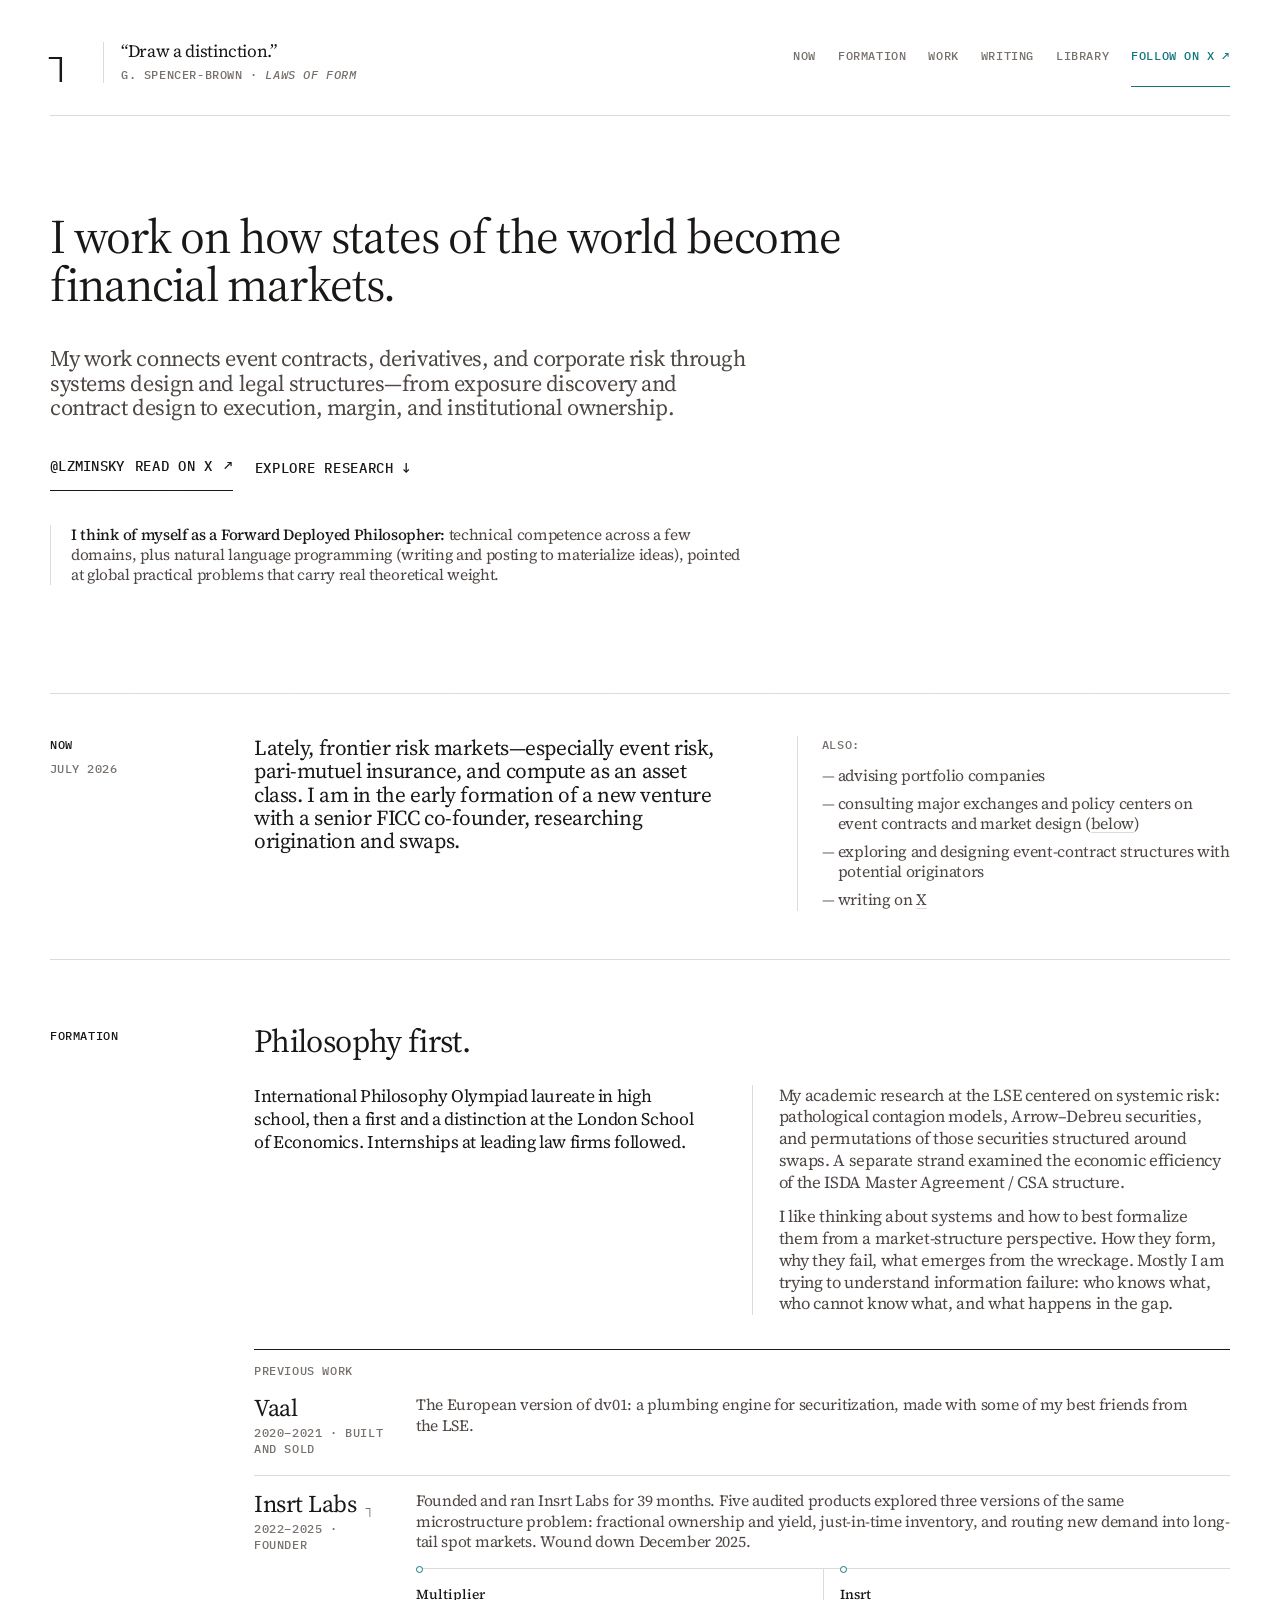
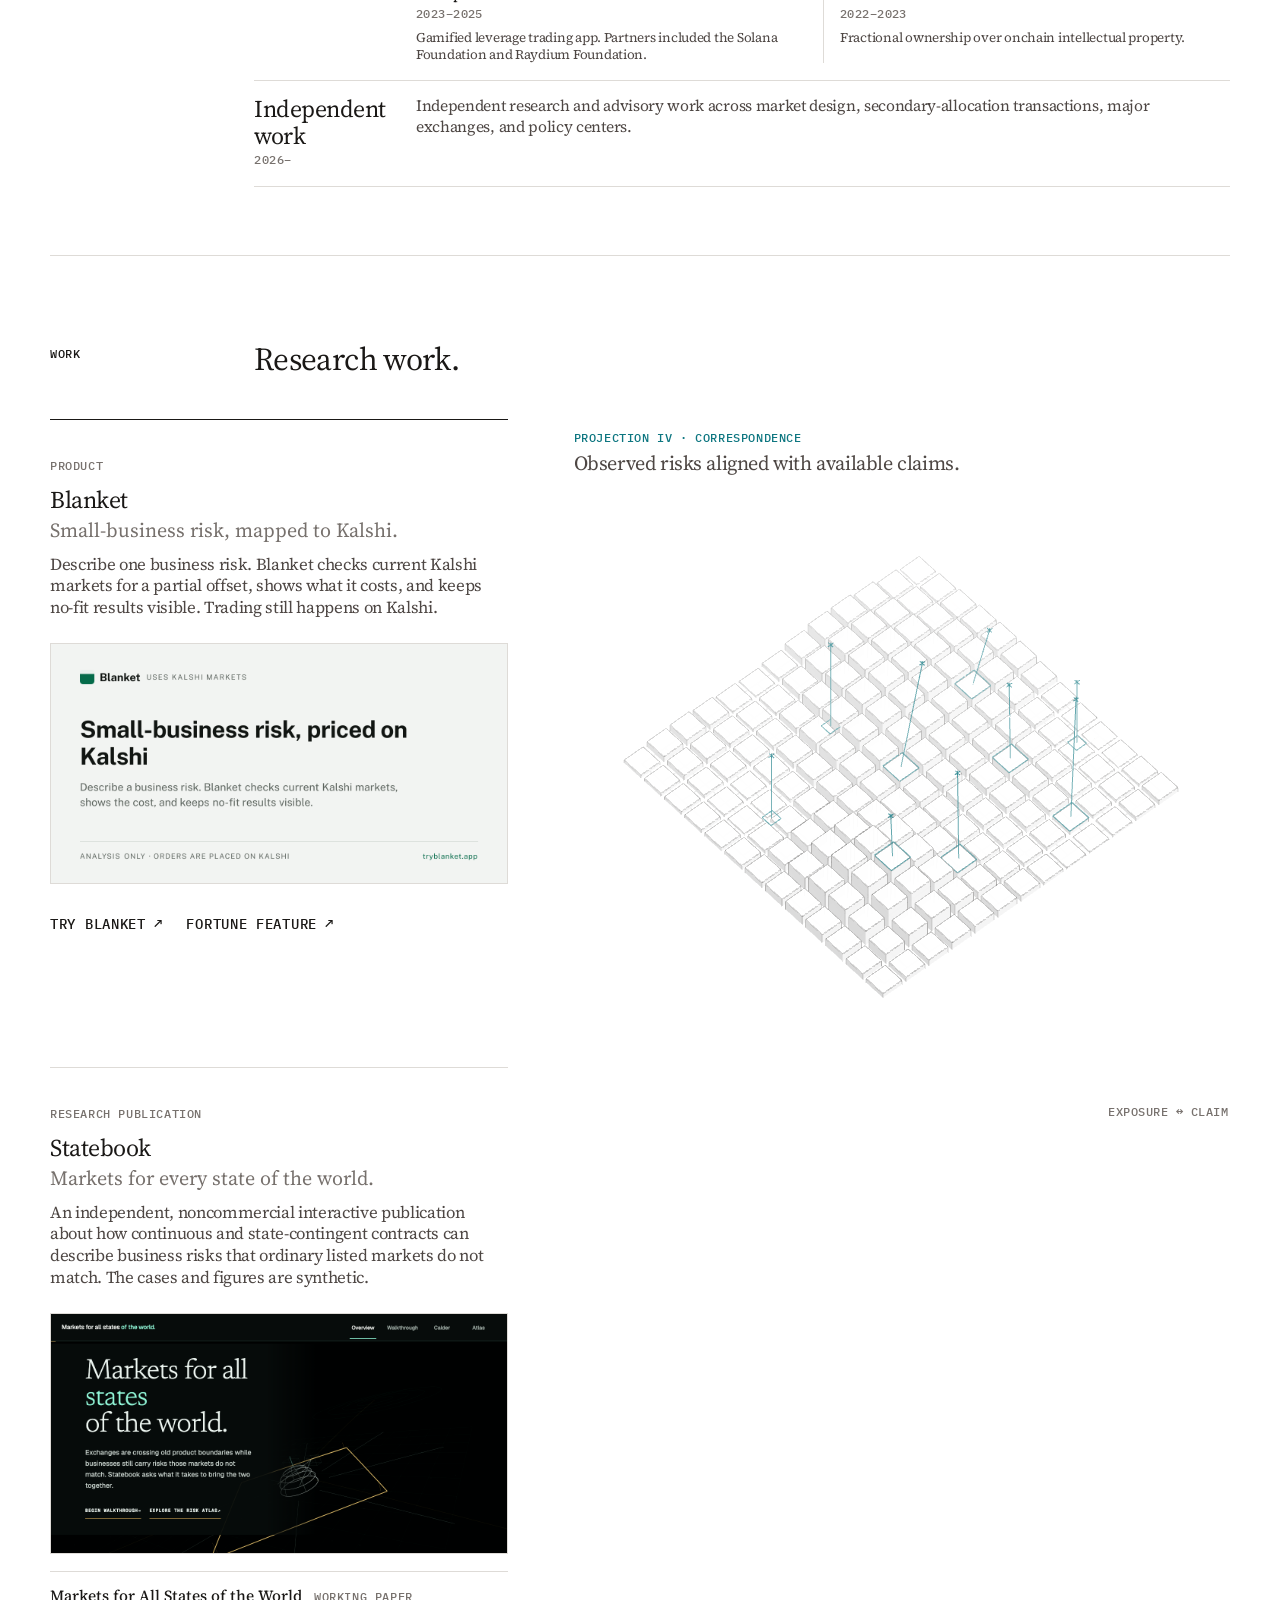
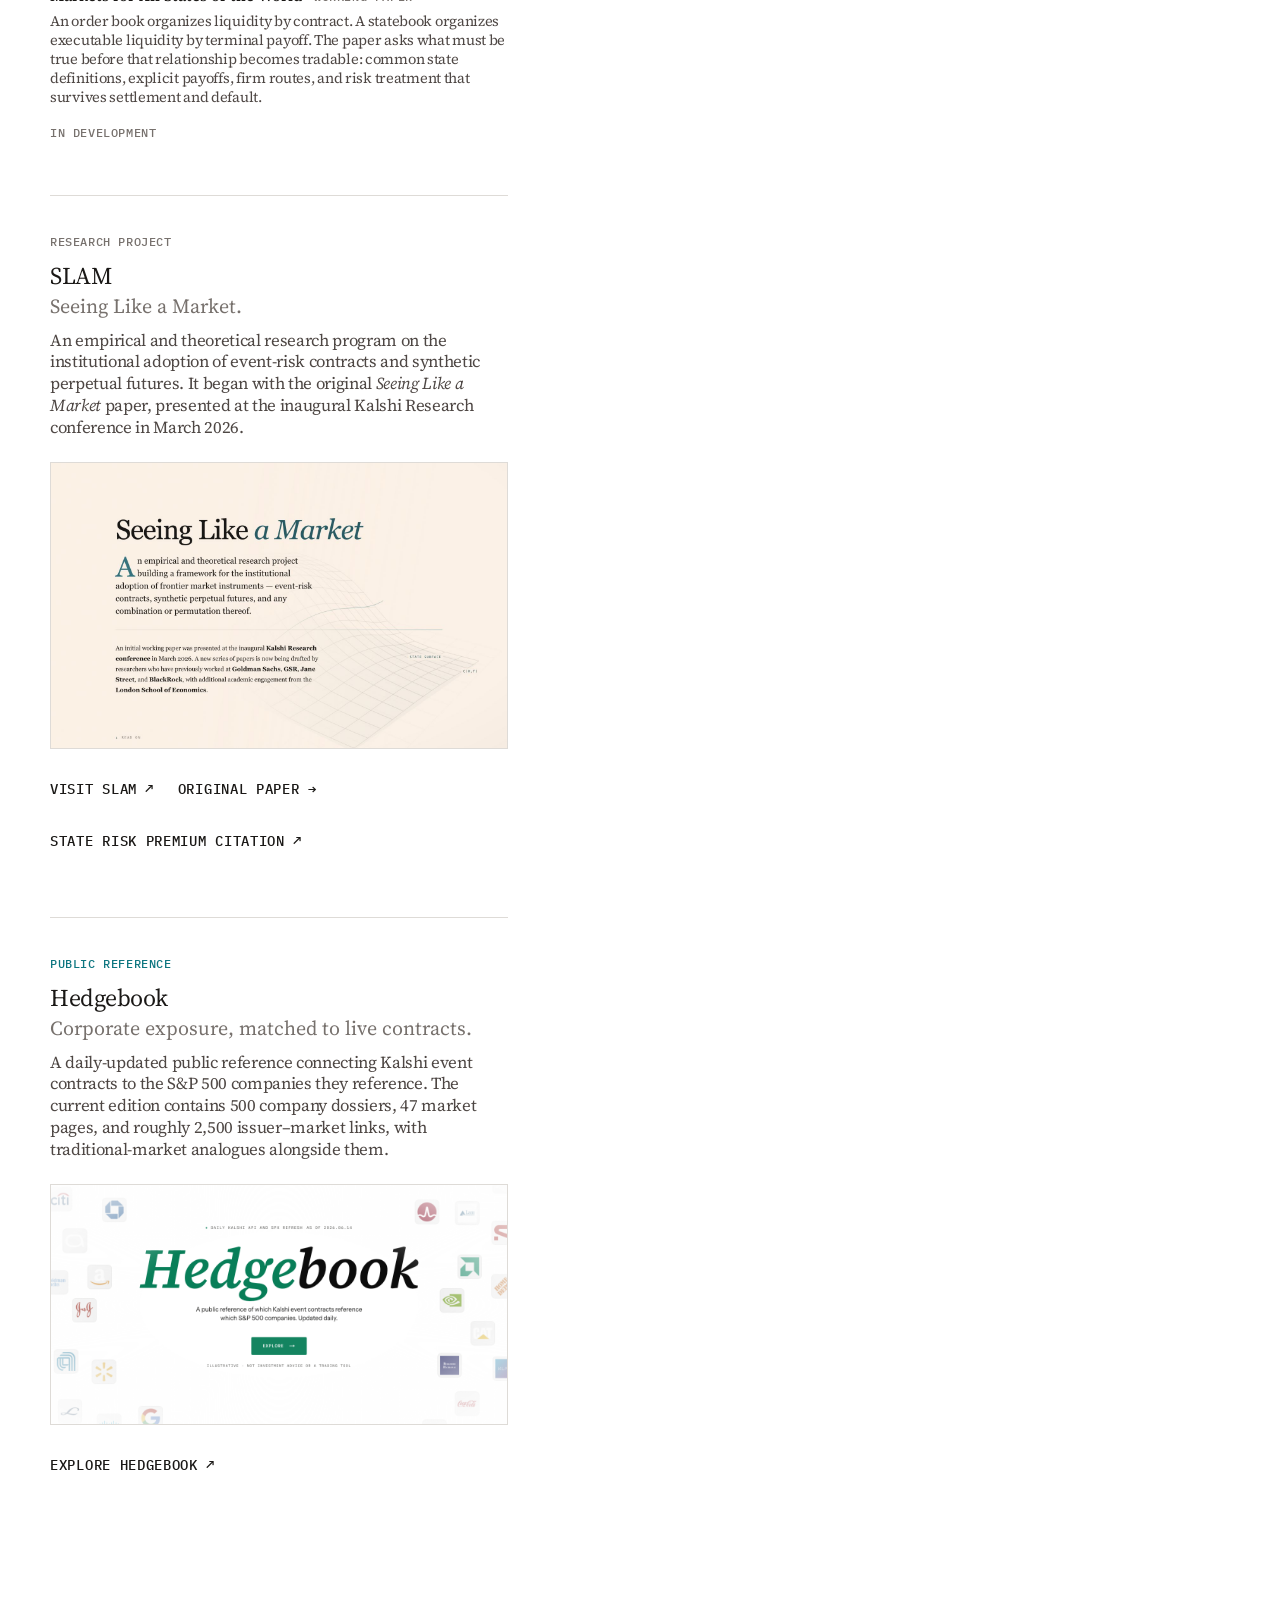
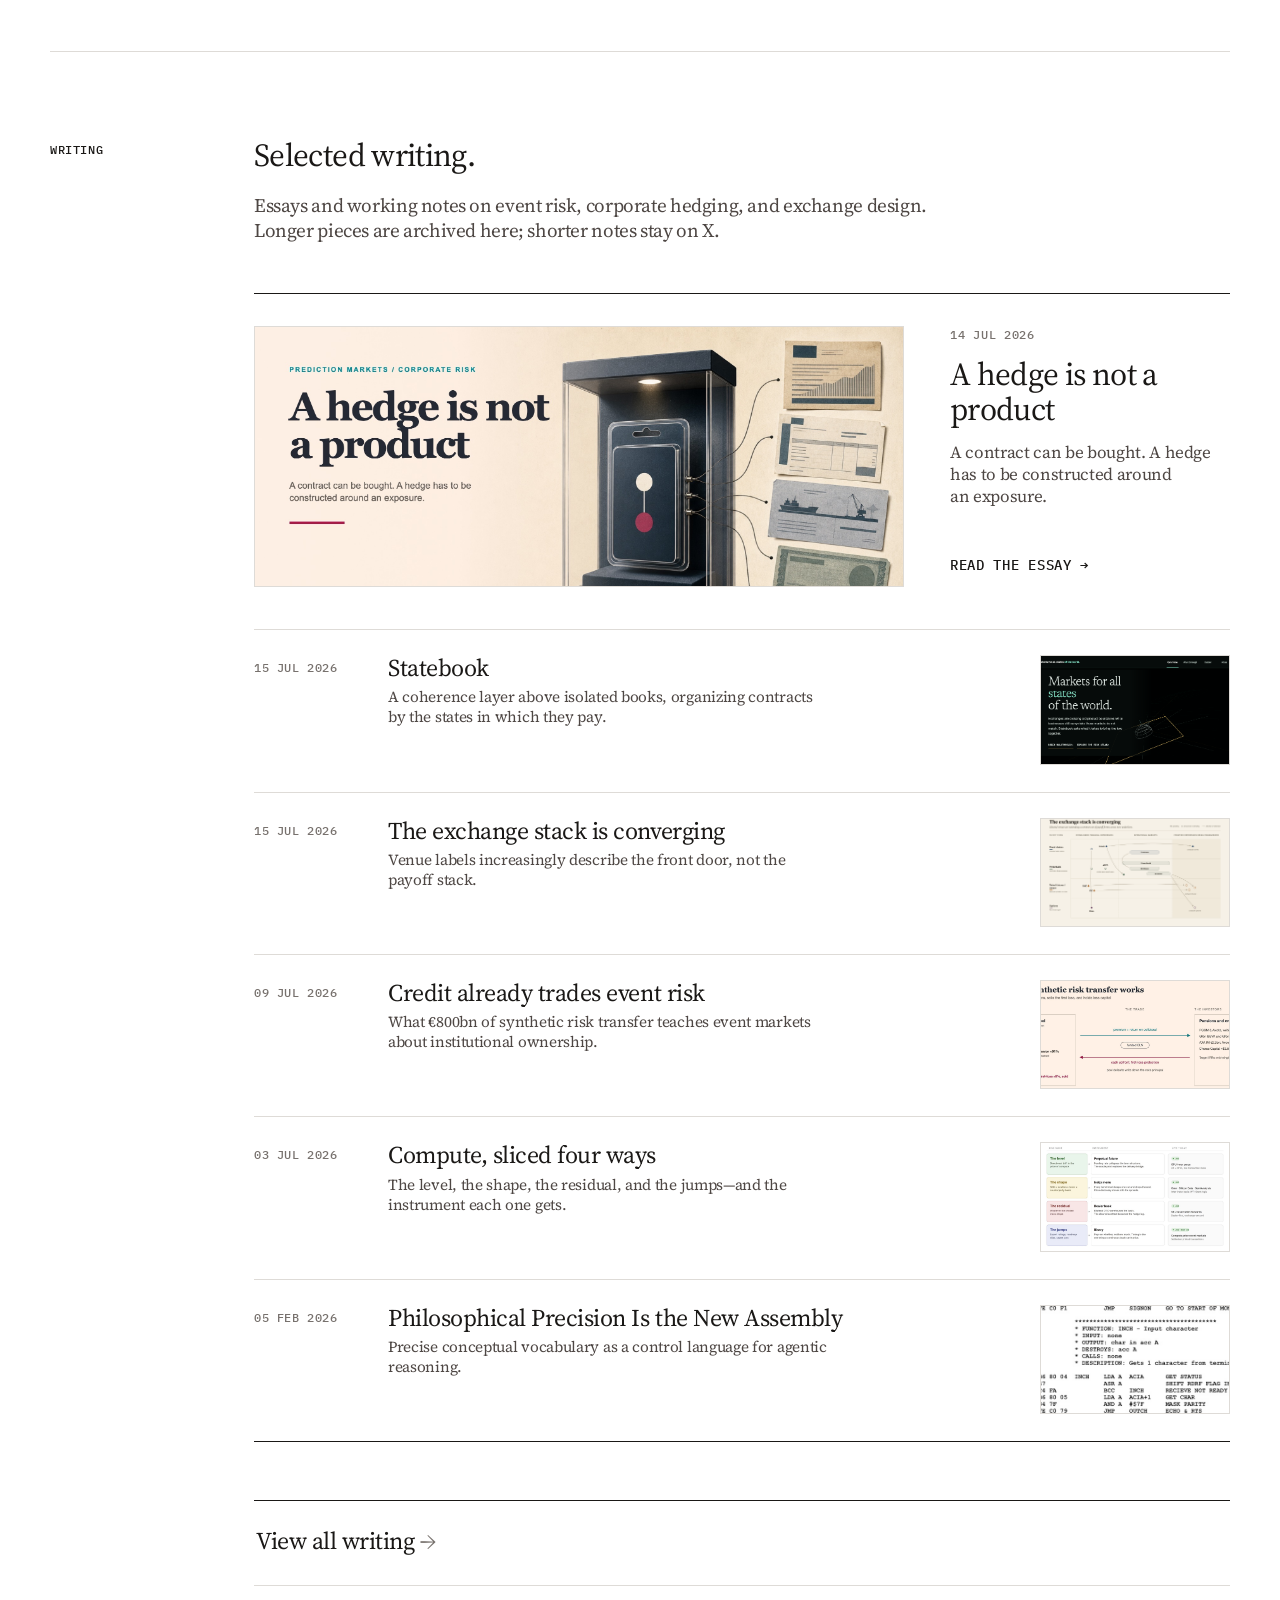
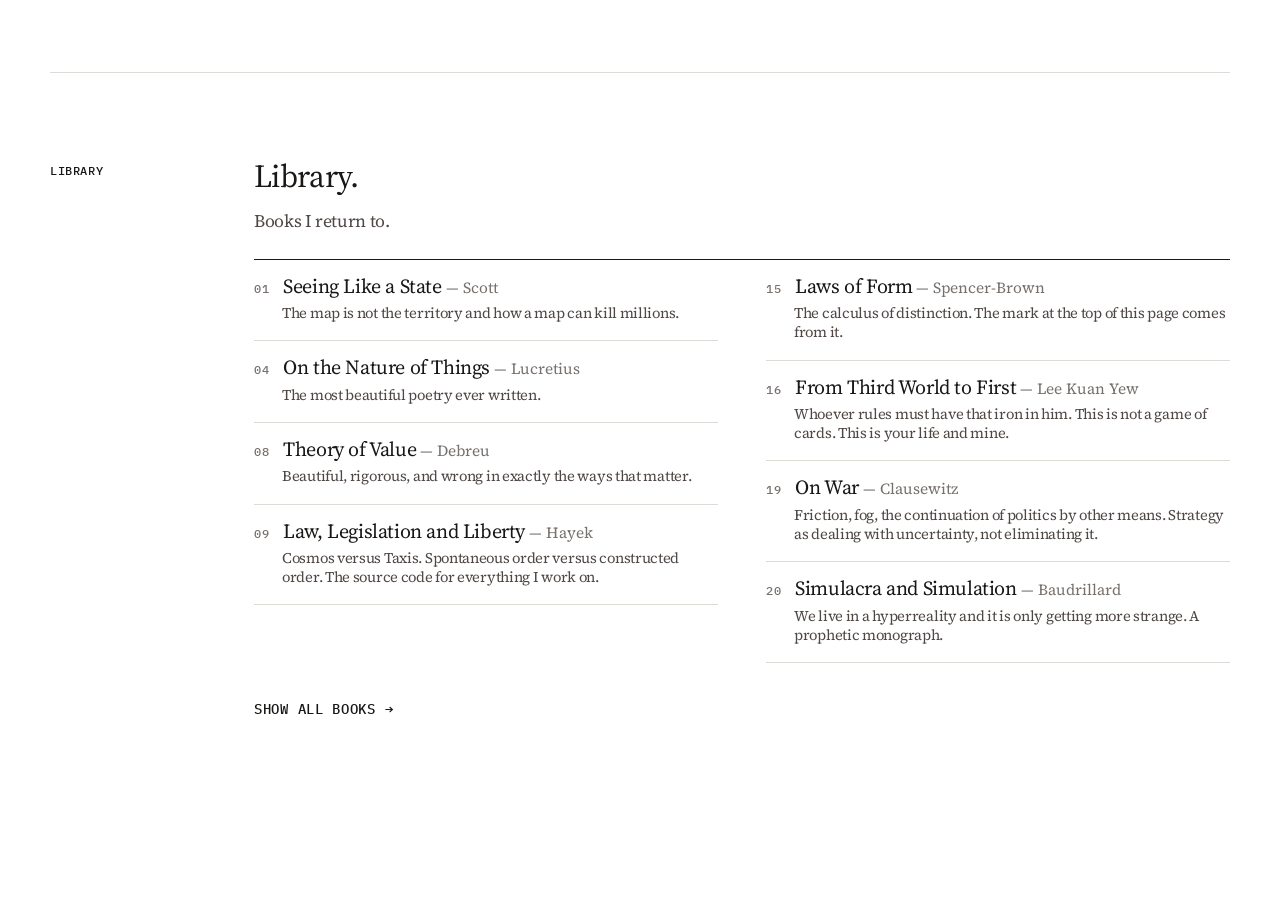
==== commit 008fe83f: "Add Blanket and Fortune feature" ====
--- a/index.html
+++ b/index.html
@@ -838,6 +838,7 @@
                             </figure>
                             <div class="atlas-actions">
                                 <a class="work-link" href="https://tryblanket.app" target="_blank" rel="noopener">Try Blanket</a>
+                                <a class="text-link" href="https://fortune.com/2026/08/07/exclusive-kalshi-blanket-small-business-hedge-hypergamblification/" target="_blank" rel="noopener">Fortune feature</a>
                             </div>
                         </article>
 
@@ -1089,7 +1090,7 @@
                 </li>
                 <li class="book-item book-extra">
                     <span class="book-number">17</span>
-                    <span class="book-name">Changing Fortunes</span> <span class="book-author">— Volcker & Gyohten</span>
+                    <span class="book-name">Changing Fortunes</span> <span class="book-author">— Volcker &amp; Gyohten</span>
                     <p class="book-note">Monetary history from the people who made it. Central banking as craft, not science.</p>
                 </li>
                 <li class="book-item book-extra">
@@ -1108,7 +1109,7 @@
                     <p class="book-note">We live in a hyperreality and it is only getting more strange. A prophetic monograph.</p>
                 </li>
             </ol>
-                    <button class="shelf-toggle" id="shelf-toggle" aria-expanded="false" aria-controls="books-list">Show all books</button>
+                    <button type="button" class="shelf-toggle" id="shelf-toggle" aria-expanded="false" aria-controls="books-list">Show all books</button>
                 </div>
             </section>
 
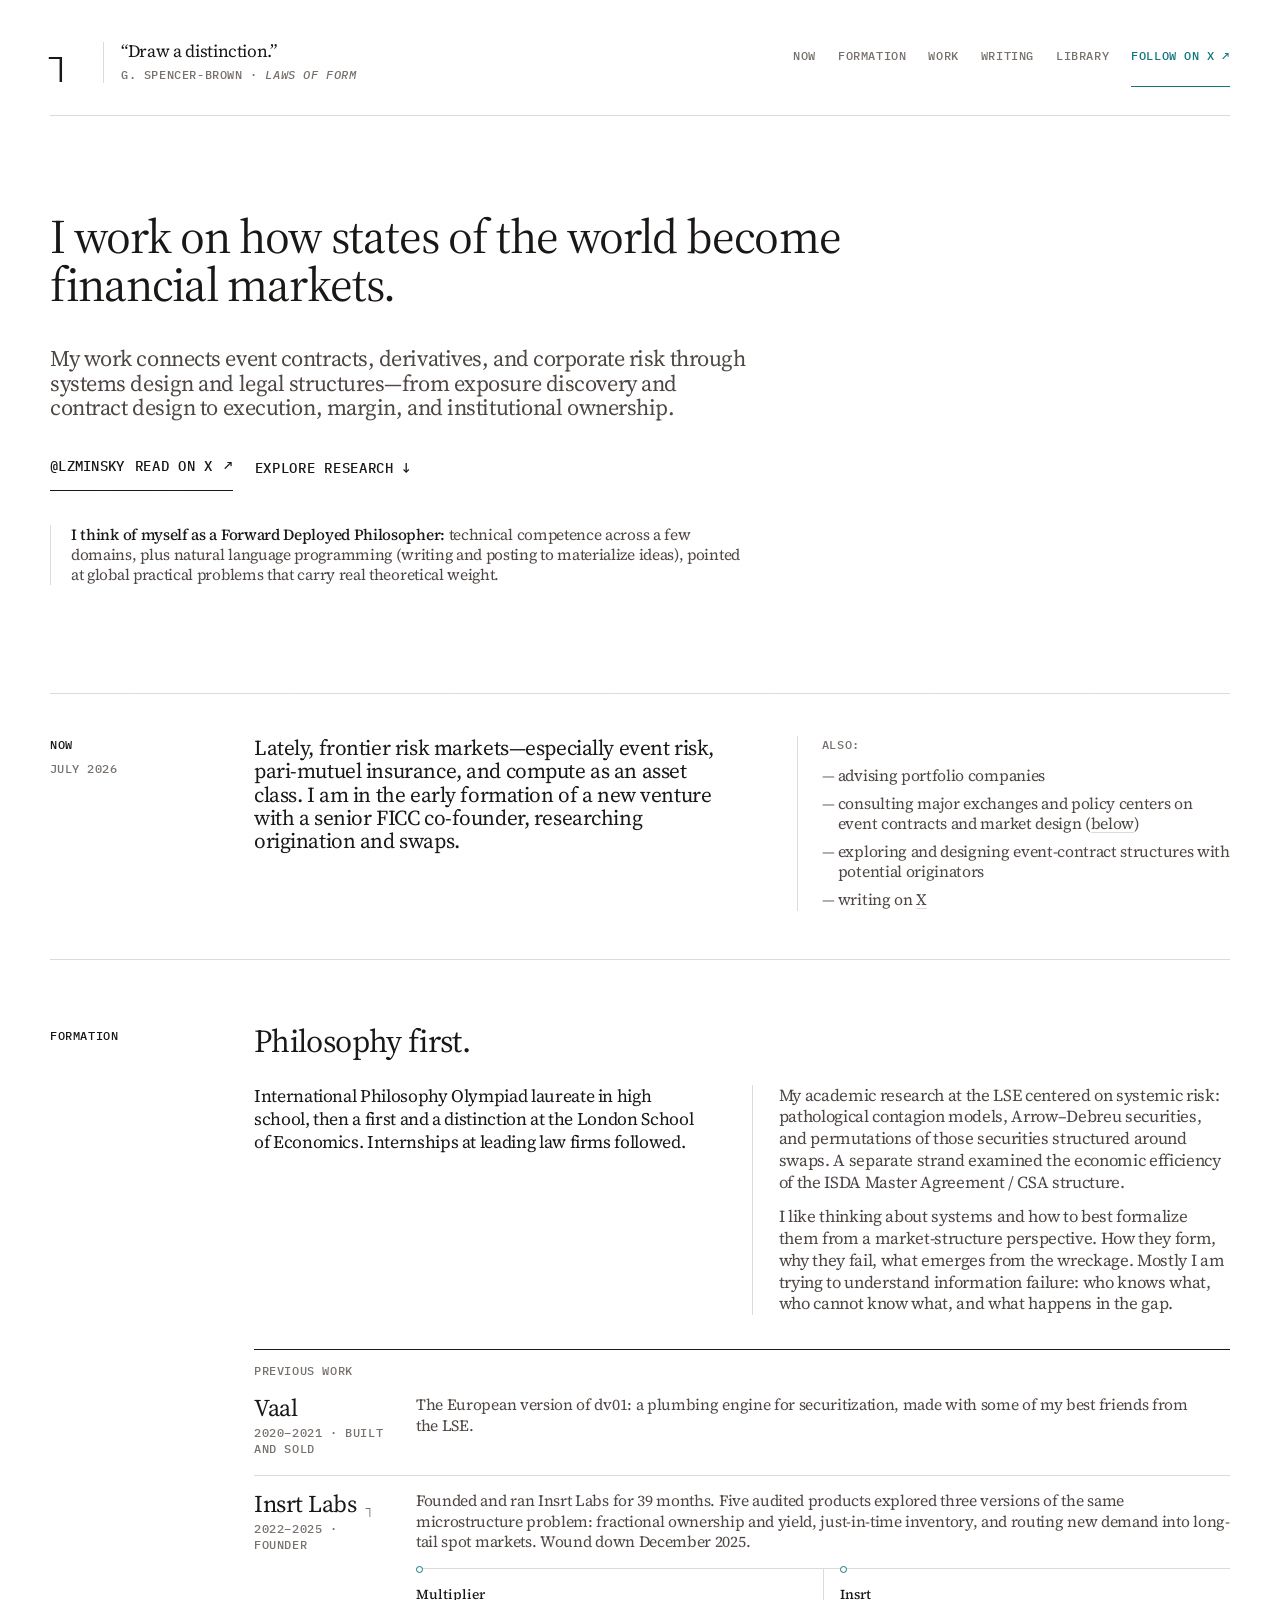
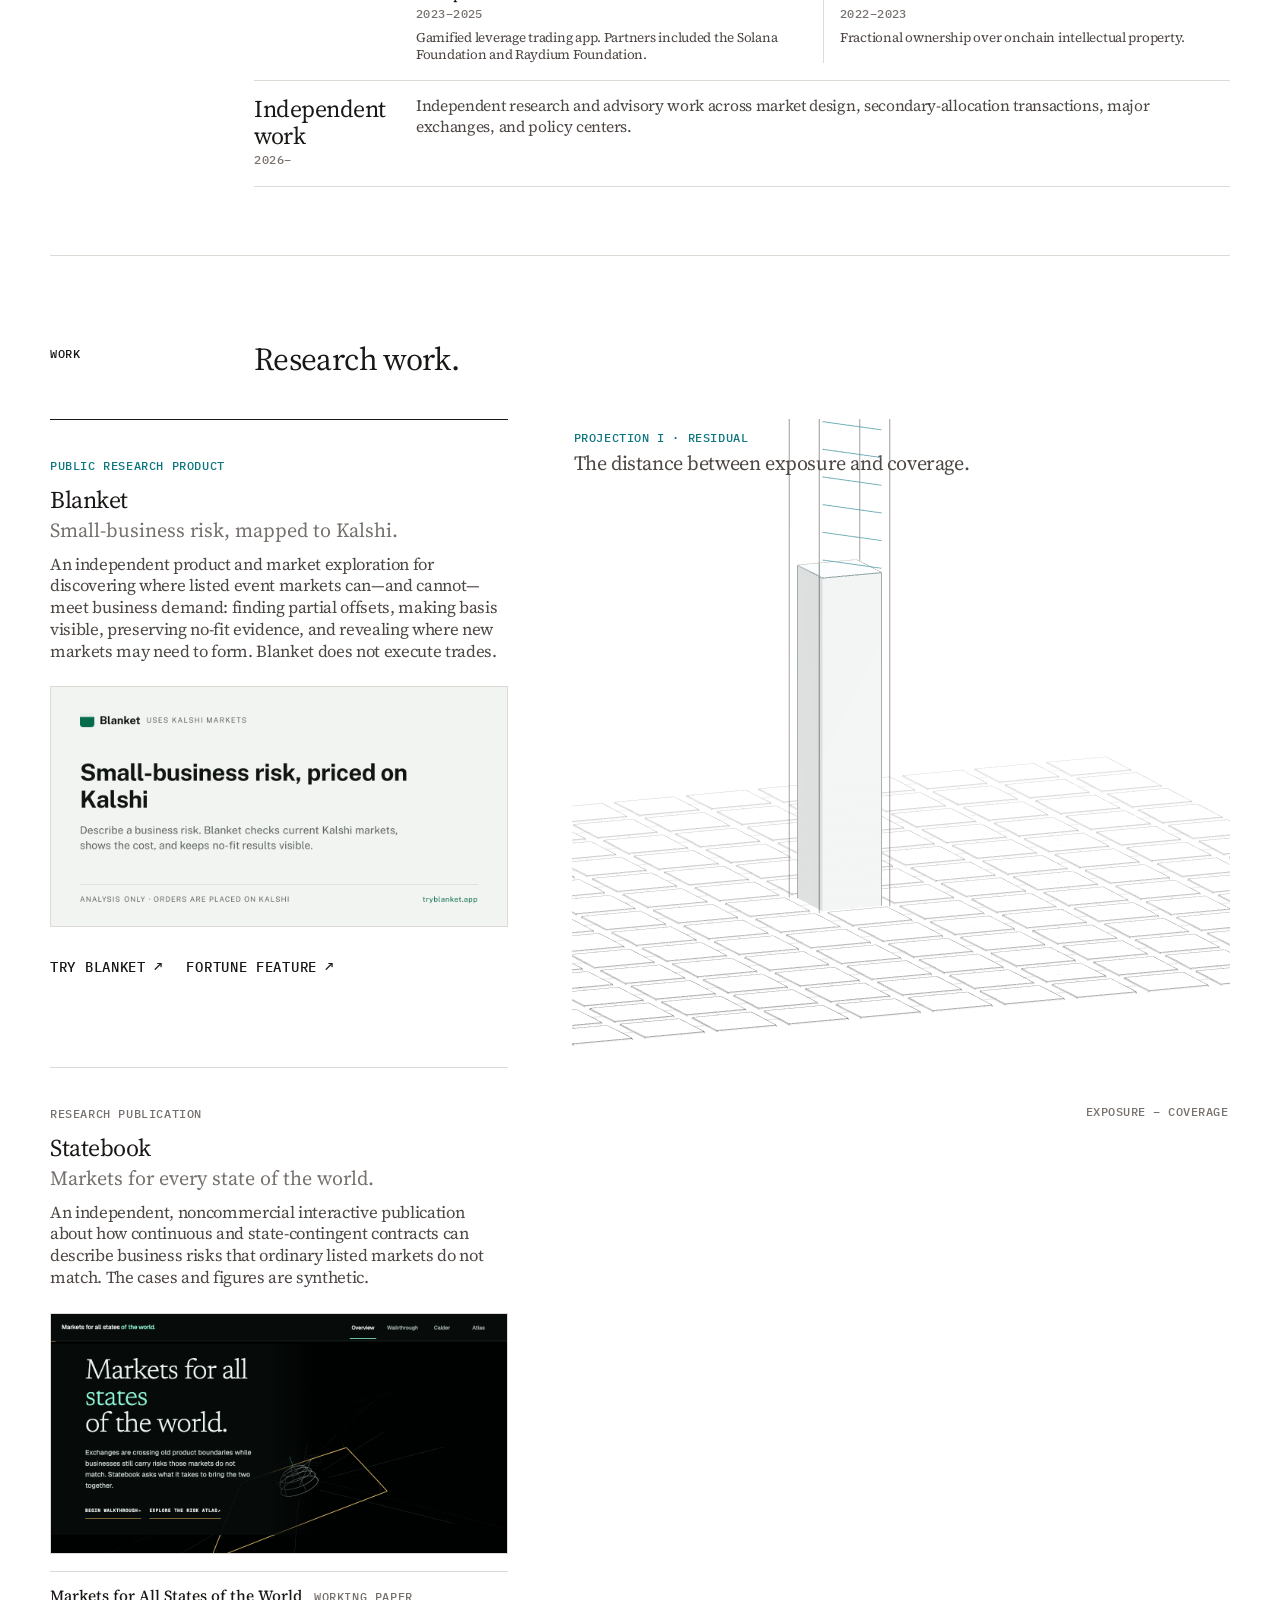
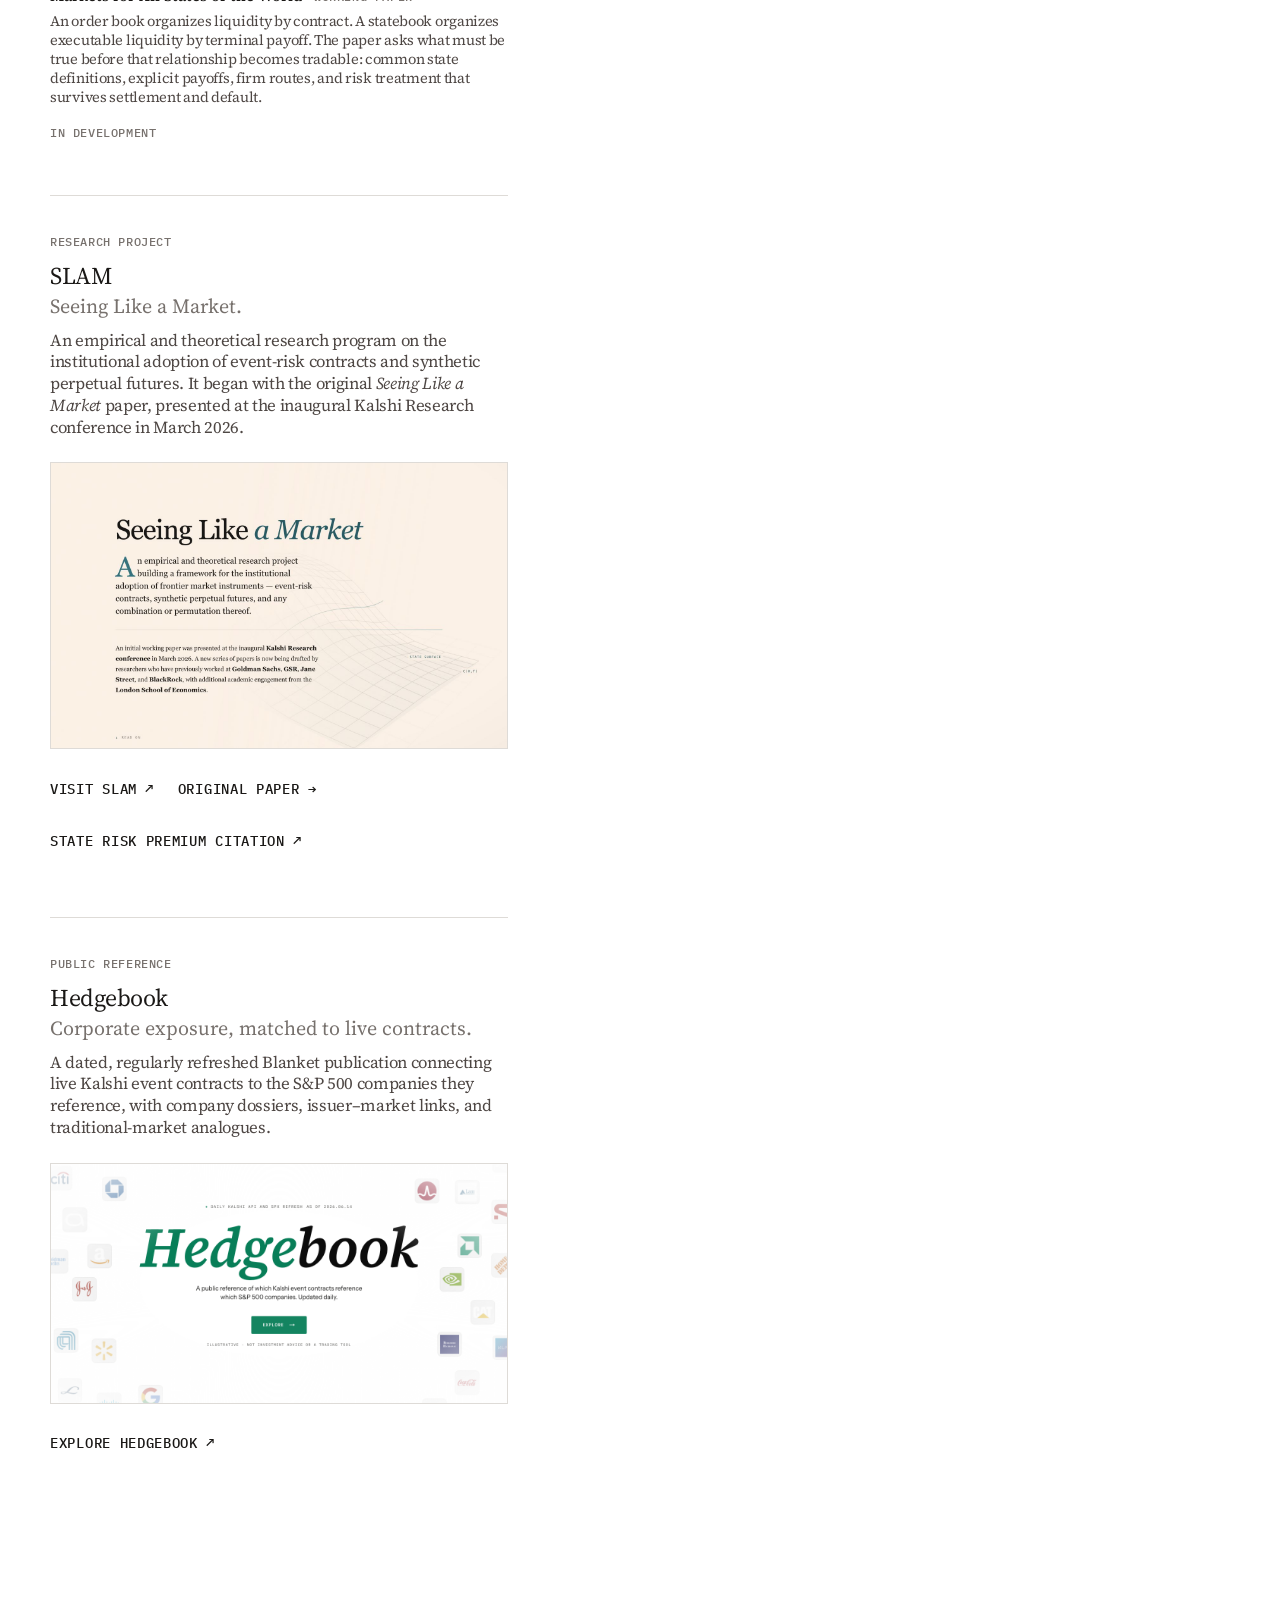
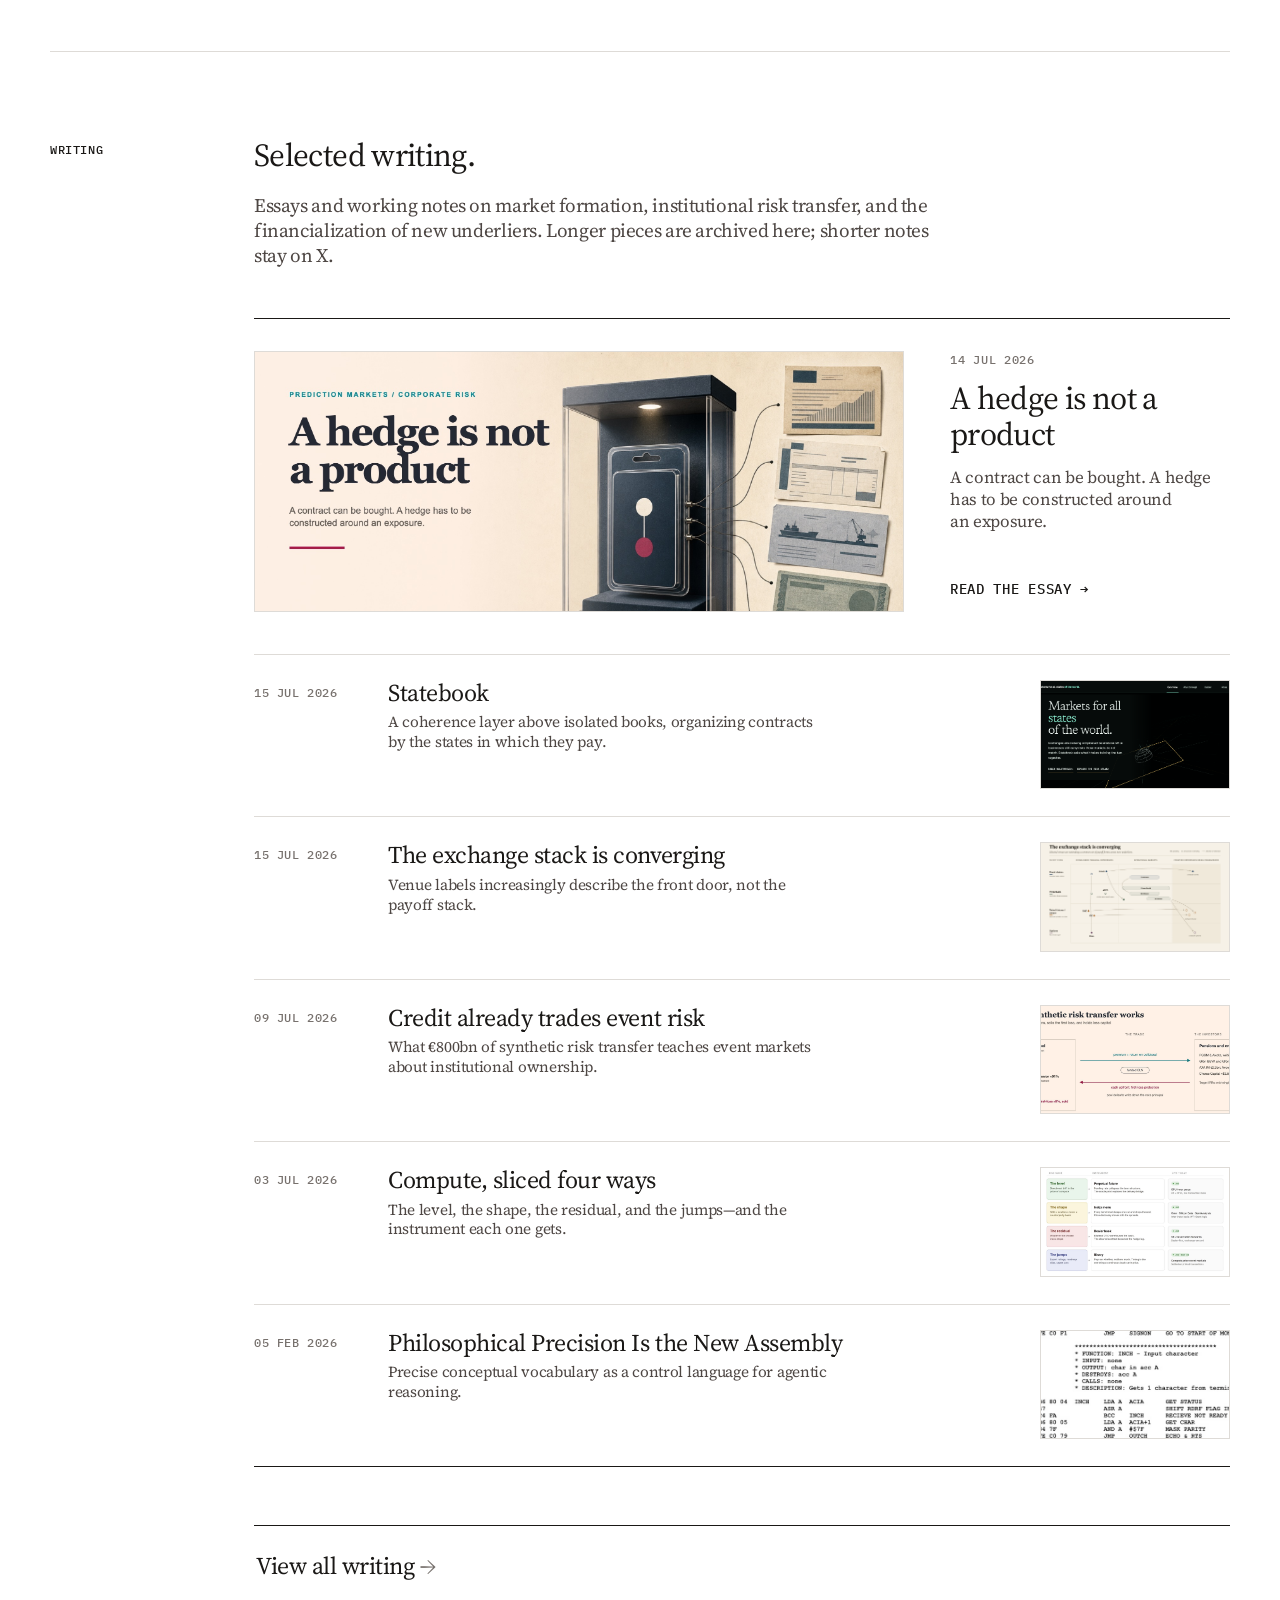
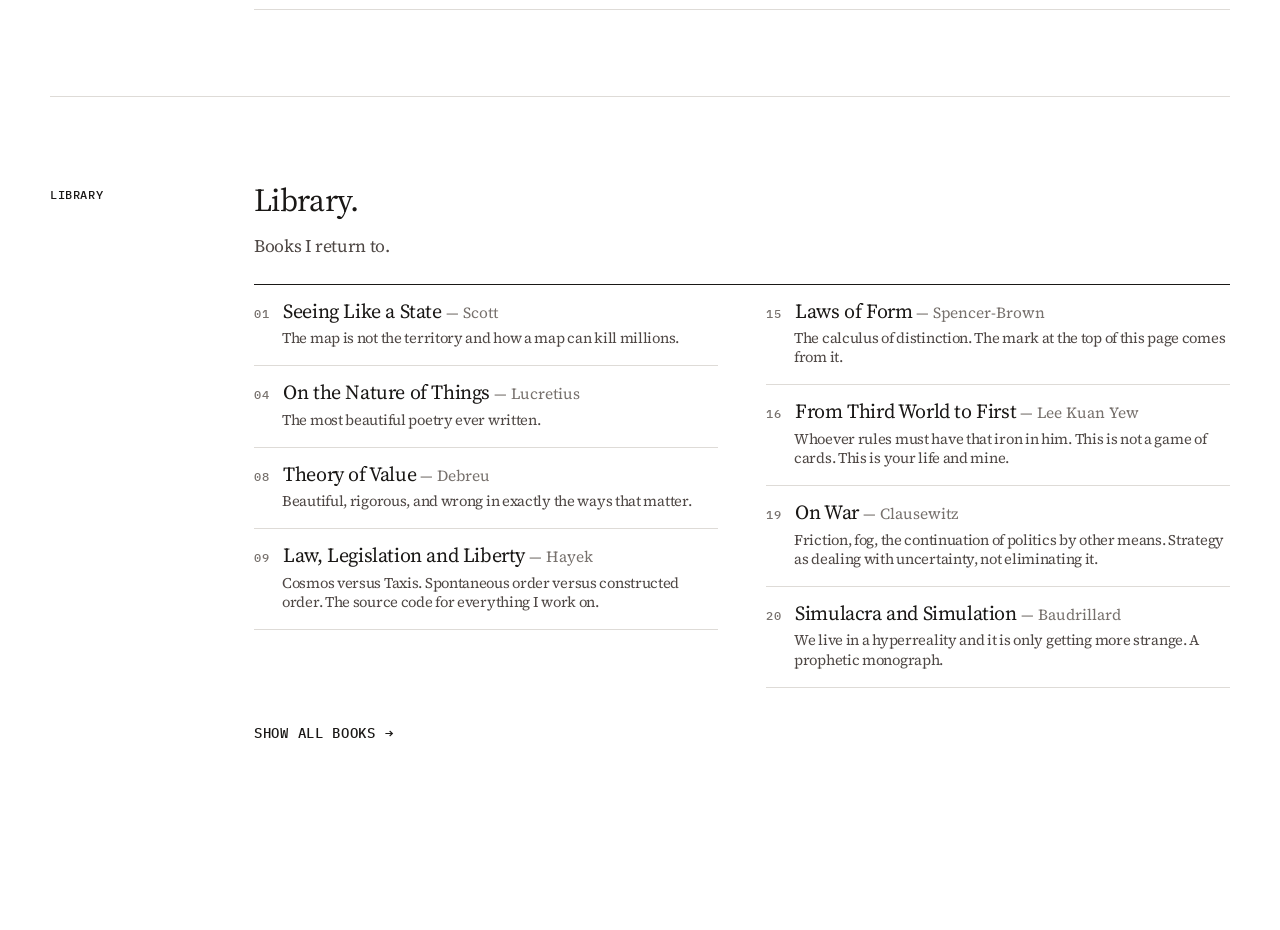
==== commit 668edb7b: "Update Blanket, Hedgebook, and writing" ====
--- a/index.html
+++ b/index.html
@@ -827,10 +827,10 @@
                 <div class="atlas">
                     <div class="atlas-entries">
                         <article class="atlas-entry" data-projection="residual" id="blanket">
-                            <p class="atlas-index">Product</p>
+                            <p class="atlas-index">Public research product</p>
                             <h3 class="atlas-title">Blanket</h3>
                             <p class="atlas-sub">Small-business risk, mapped to Kalshi.</p>
-                            <p class="atlas-desc">Describe one business risk. Blanket checks current Kalshi markets for a partial offset, shows what it costs, and keeps no-fit results visible. Trading still happens on Kalshi.</p>
+                            <p class="atlas-desc">An independent product and market exploration for discovering where listed event markets can—and cannot—meet business demand: finding partial offsets, making basis visible, preserving no-fit evidence, and revealing where new markets may need to form. Blanket does not execute trades.</p>
                             <figure class="atlas-proof" data-animate="image">
                                 <a href="https://tryblanket.app" target="_blank" rel="noopener">
                                     <img src="assets/blanket.png" alt="Blanket mapping small-business risk to Kalshi markets" width="1200" height="630" loading="lazy">
@@ -882,14 +882,14 @@
                             <p class="atlas-index">Public reference</p>
                             <h3 class="atlas-title">Hedgebook</h3>
                             <p class="atlas-sub">Corporate exposure, matched to live contracts.</p>
-                            <p class="atlas-desc">A daily-updated public reference connecting Kalshi event contracts to the S&amp;P 500 companies they reference. The current edition contains 500 company dossiers, 47 market pages, and roughly 2,500 issuer–market links, with traditional-market analogues alongside them.</p>
+                            <p class="atlas-desc">A dated, regularly refreshed Blanket publication connecting live Kalshi event contracts to the S&amp;P 500 companies they reference, with company dossiers, issuer–market links, and traditional-market analogues.</p>
                             <figure class="atlas-proof" data-animate="image">
-                                <a href="https://www.hedgespx.com" target="_blank" rel="noopener">
+                                <a href="https://tryblanket.app/hedgebook" target="_blank" rel="noopener">
                                     <img src="assets/hedgebook.png" alt="Hedgebook connecting event contracts to S&amp;P 500 companies" width="1200" height="630" loading="lazy">
                                 </a>
                             </figure>
                             <div class="atlas-actions">
-                                <a class="work-link" href="https://www.hedgespx.com" target="_blank" rel="noopener">Explore Hedgebook</a>
+                                <a class="work-link" href="https://tryblanket.app/hedgebook" target="_blank" rel="noopener">Explore Hedgebook</a>
                             </div>
                         </article>
 
@@ -931,7 +931,7 @@
                 </div>
                 <div class="section-content">
                     <h2 class="section-heading">Selected writing.</h2>
-                    <p class="section-intro">Essays and working notes on event risk, corporate hedging, and exchange design. Longer pieces are archived here; shorter notes stay on X.</p>
+                    <p class="section-intro">Essays and working notes on market formation, institutional risk transfer, and the financialization of new underliers. Longer pieces are archived here; shorter notes stay on X.</p>
 
                     <div class="writing-index">
                         <article class="writing-feature">
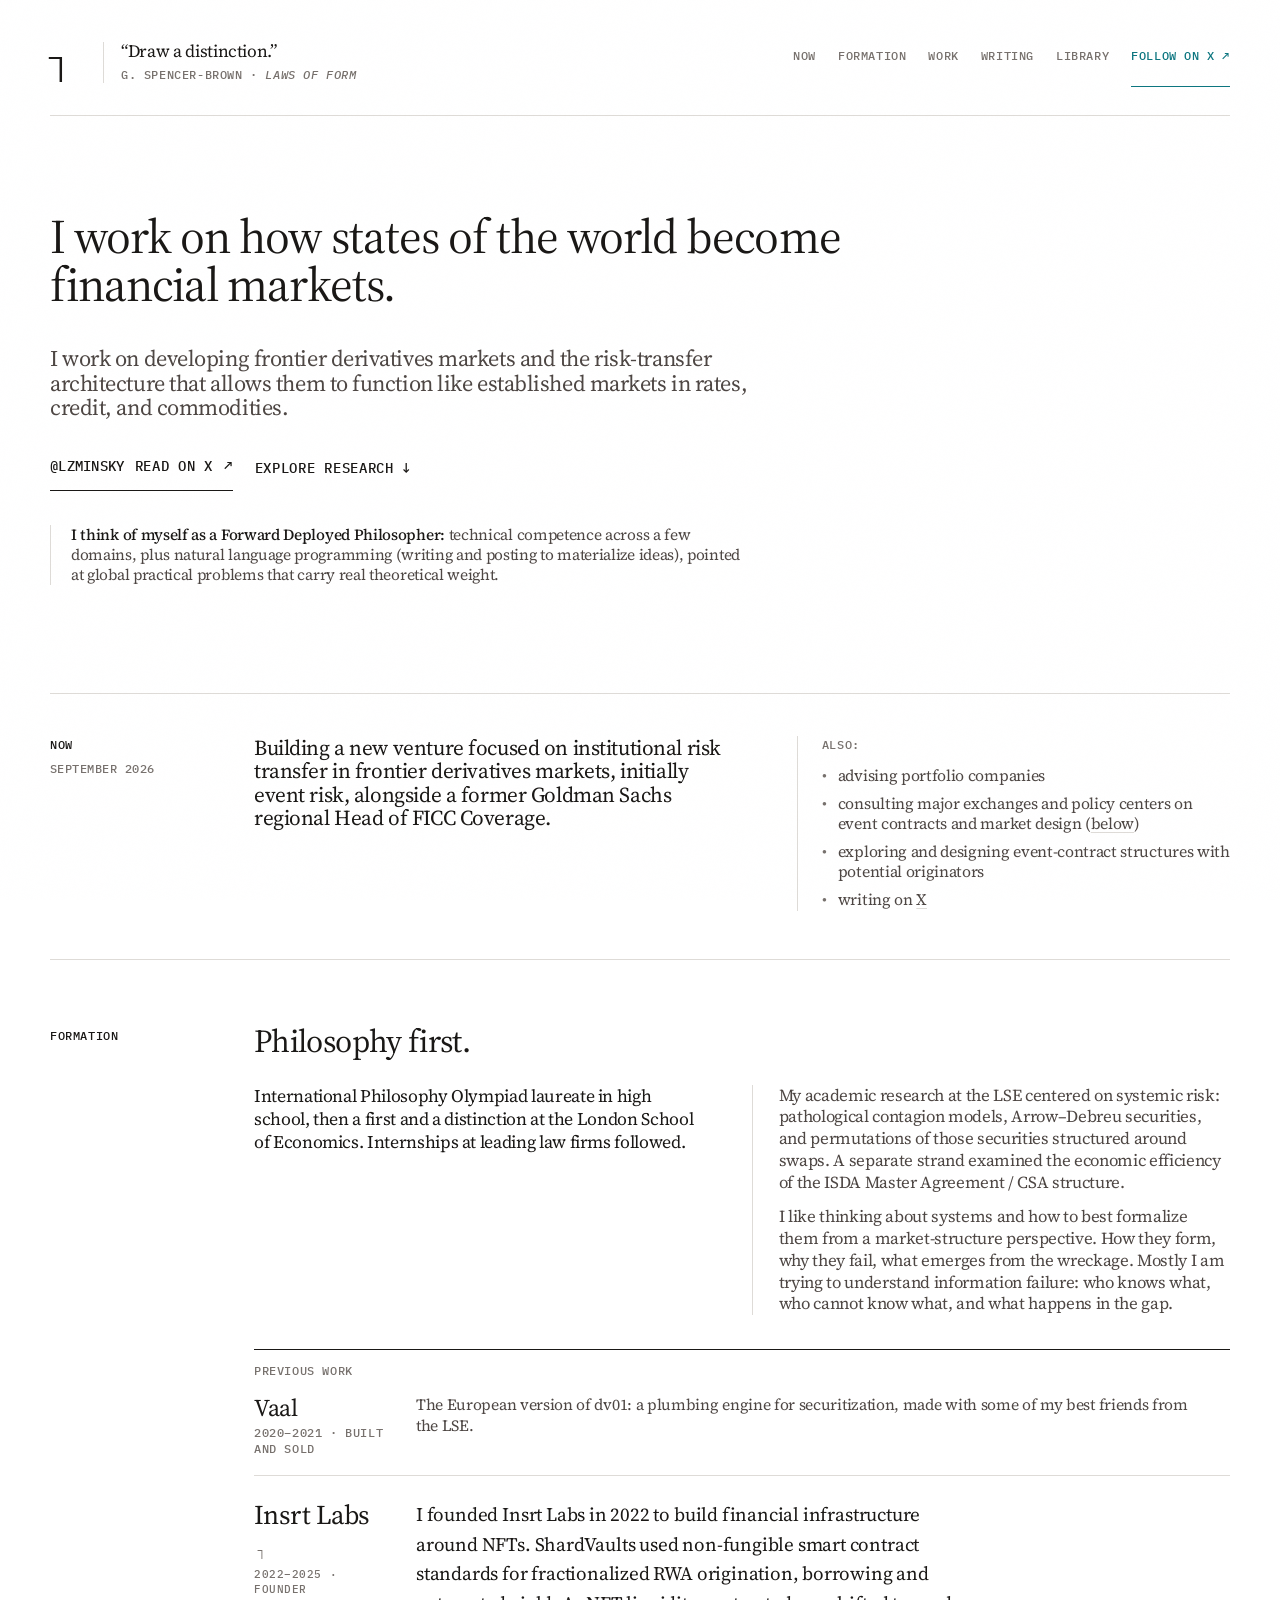
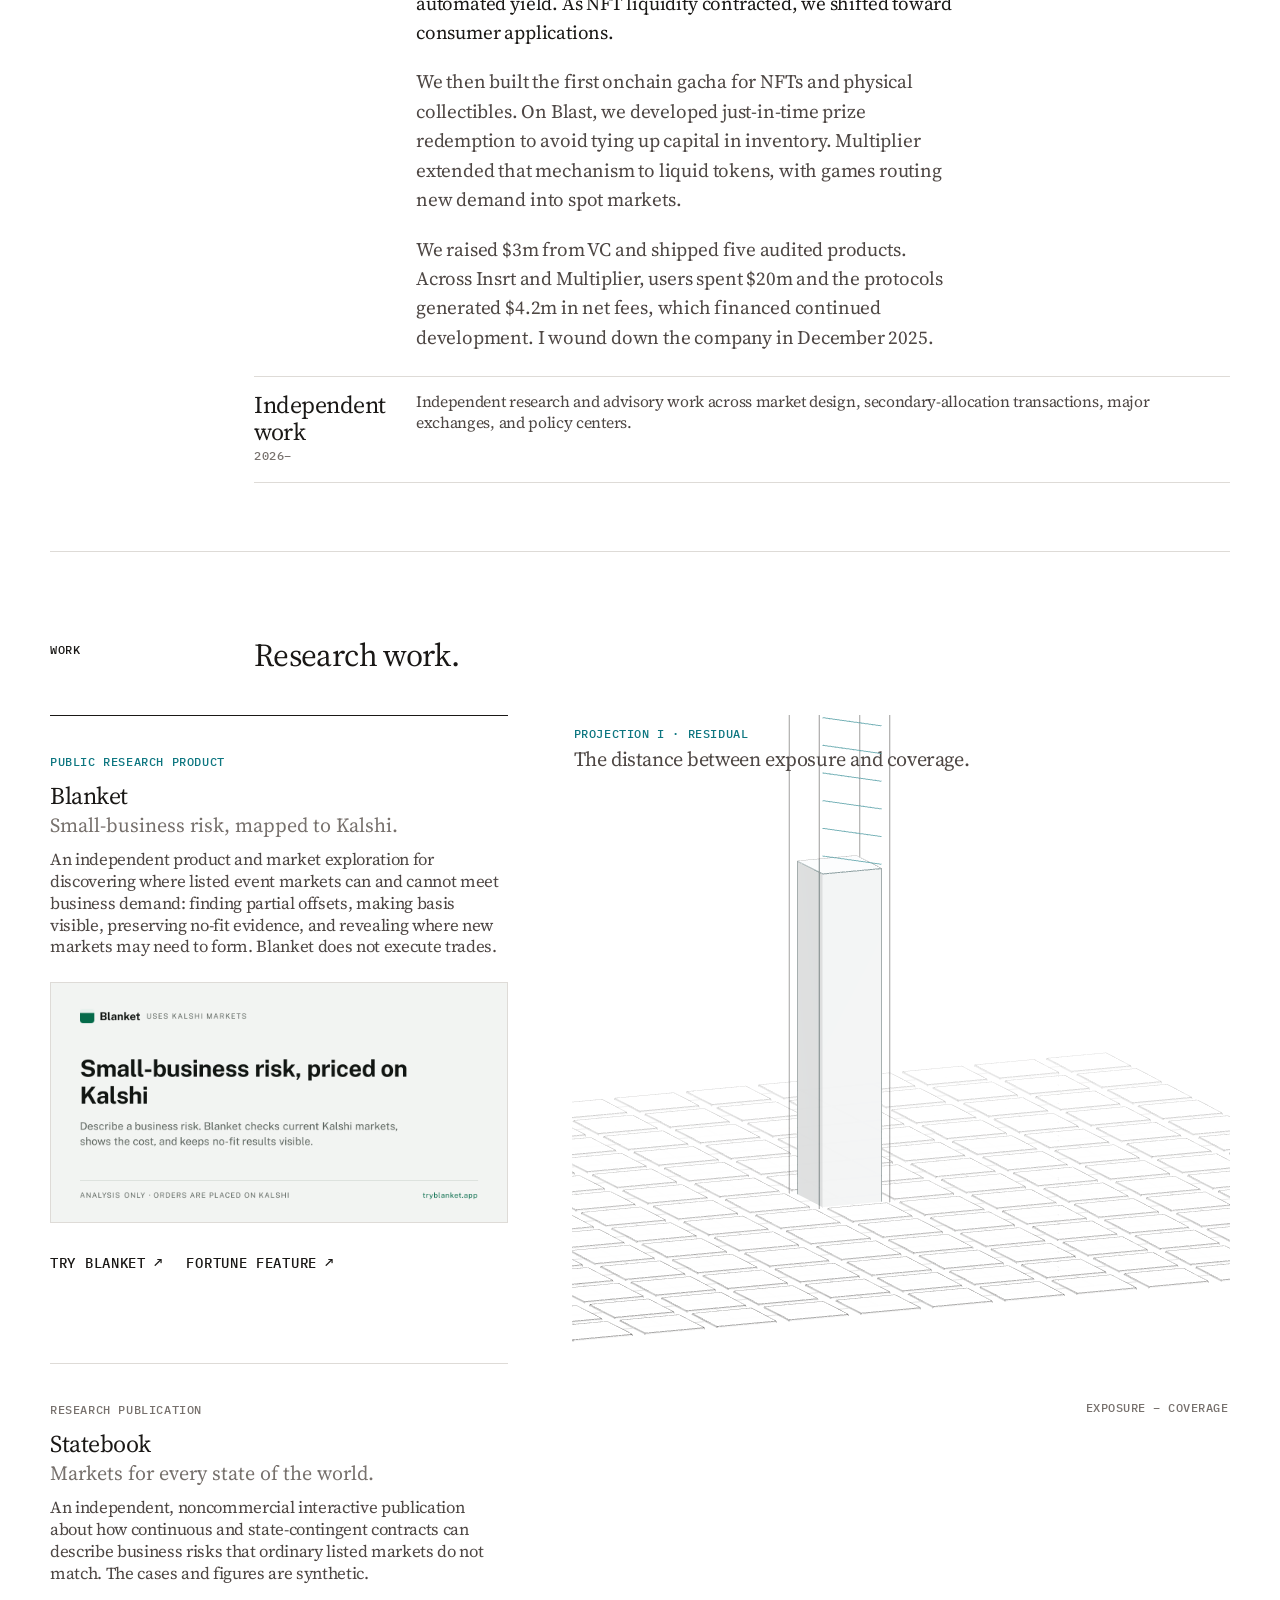
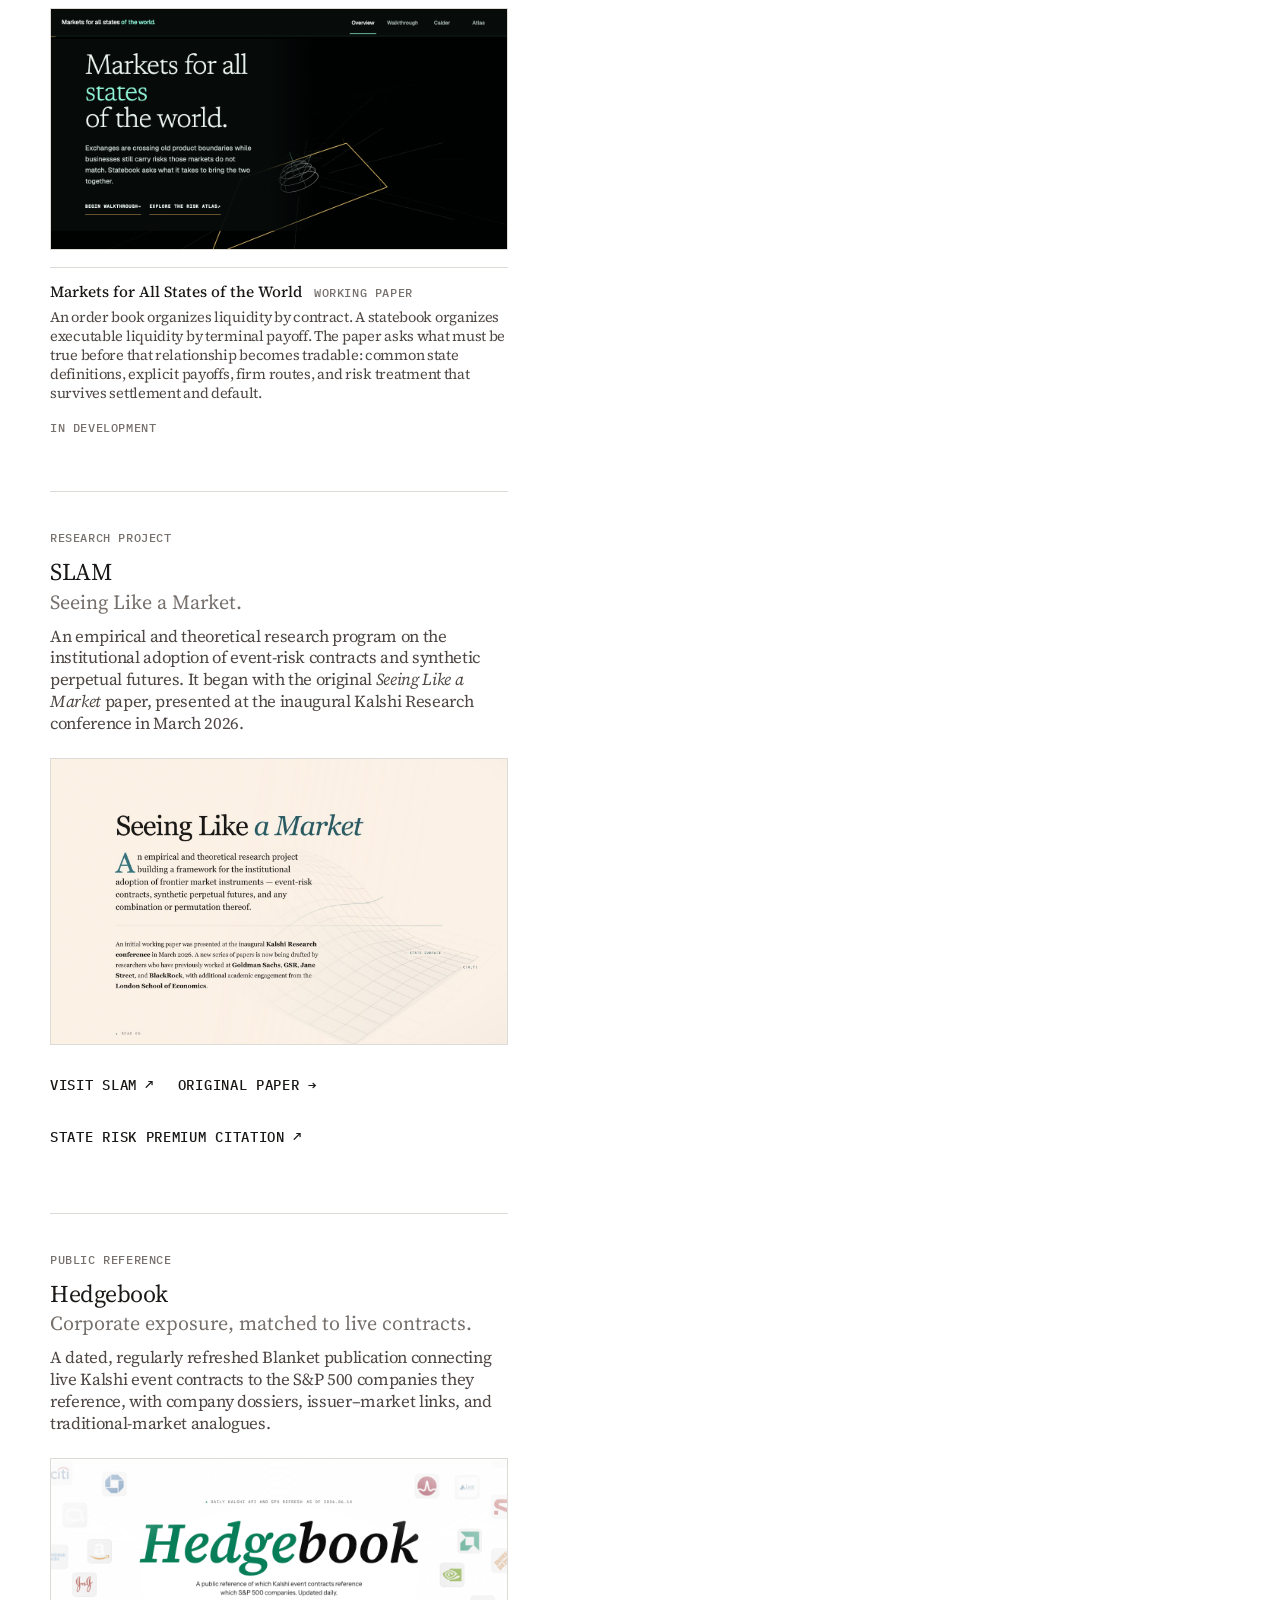
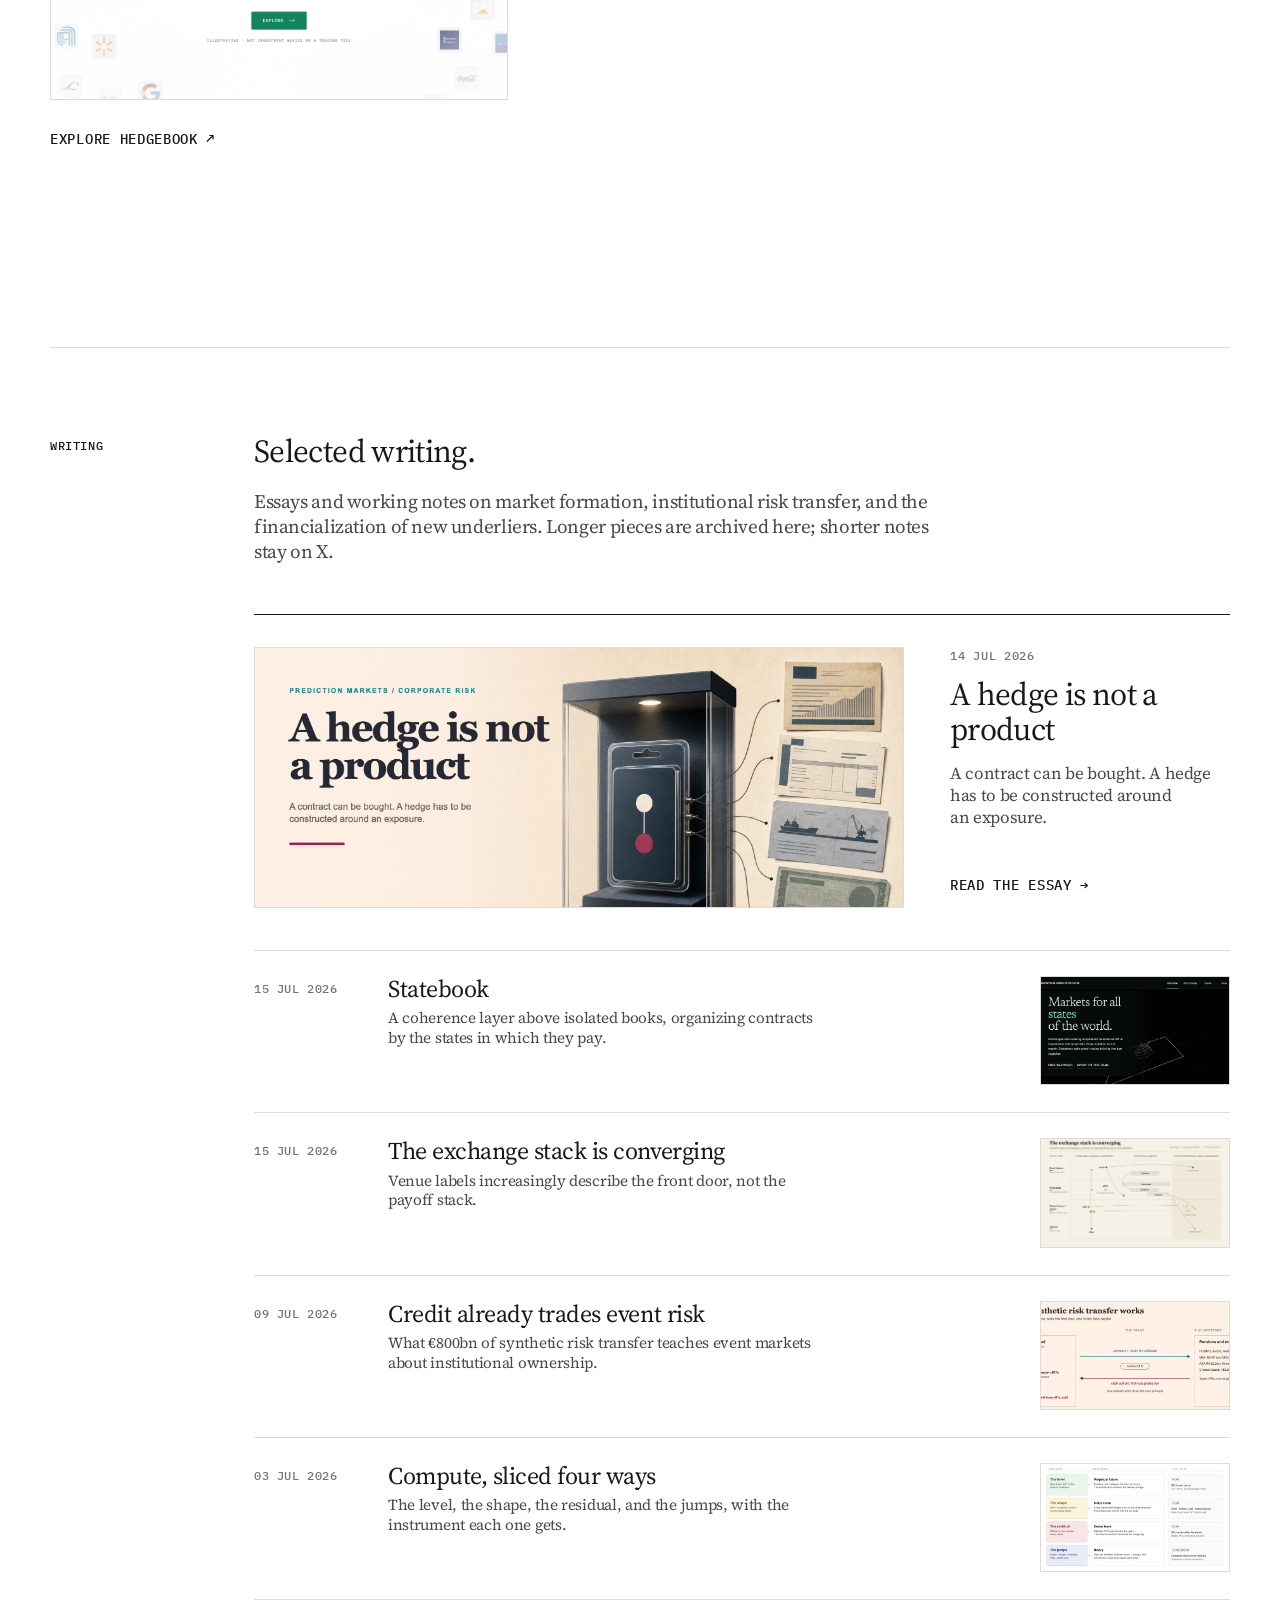
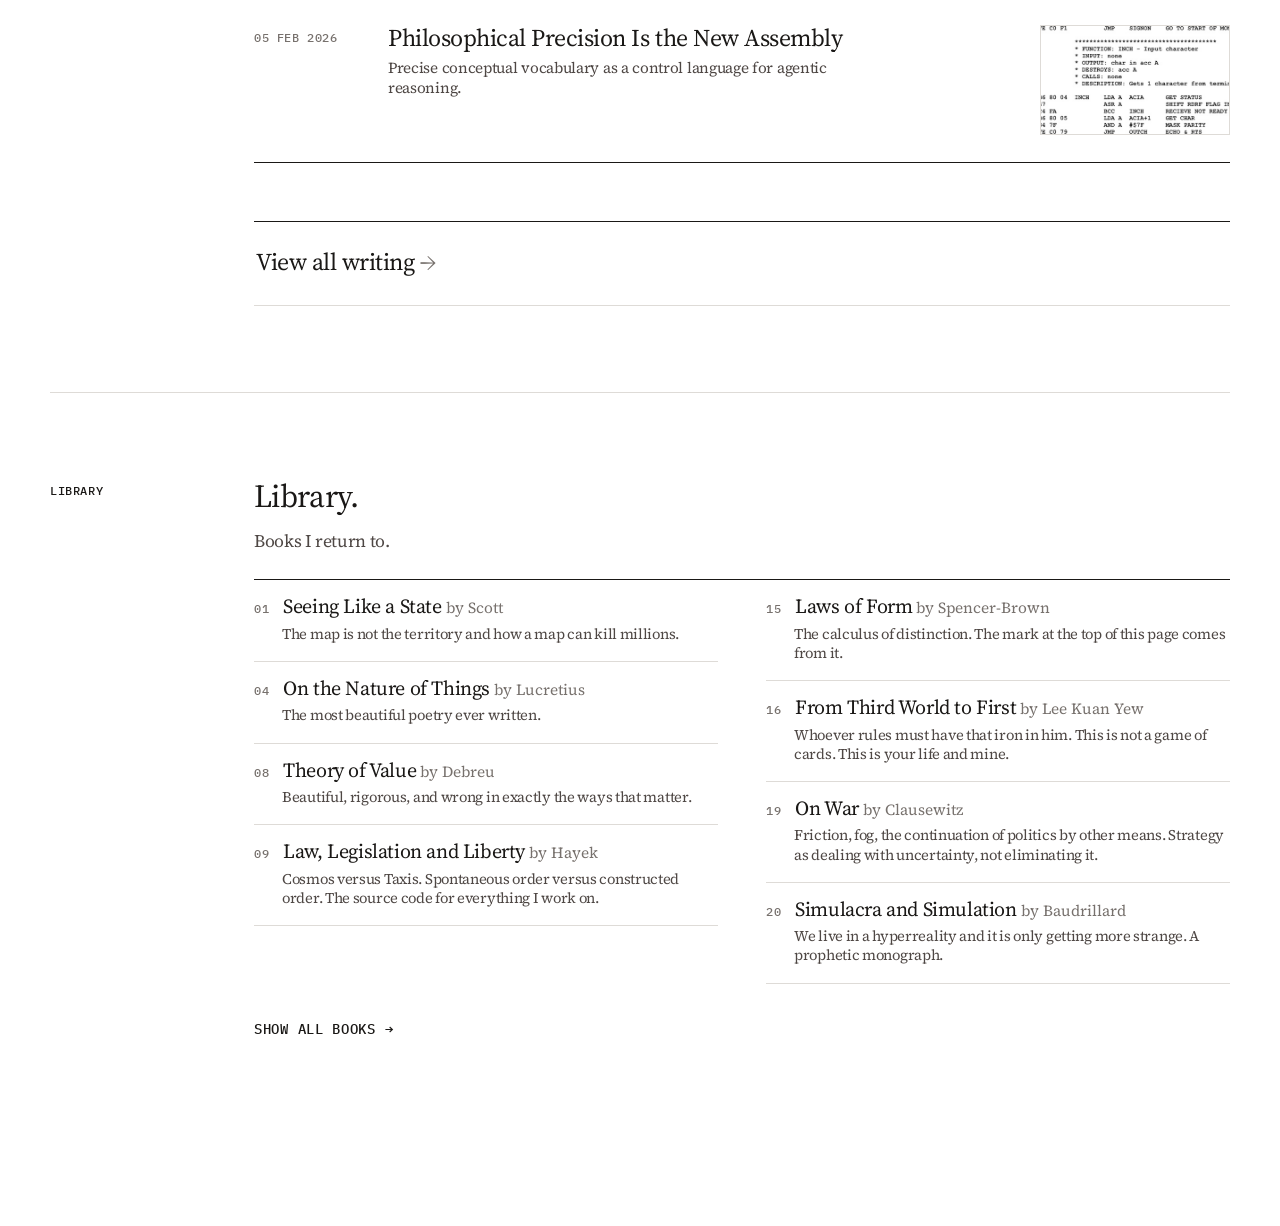
==== commit 76b9f915: "Update Insrt Labs narrative and preserve current homepage" ====
--- a/index.html
+++ b/index.html
@@ -3,10 +3,10 @@
 <head>
     <meta charset="UTF-8">
     <meta name="viewport" content="width=device-width, initial-scale=1.0">
-    <title>Lauris — Markets, ventures, and research</title>
+    <title>Lauris: Markets, ventures, and research</title>
     <meta name="description" content="Lauris builds and researches market infrastructure across event contracts, derivatives, corporate risk, and institutional finance.">
     <meta name="theme-color" content="#ffffff">
-    <meta property="og:title" content="Lauris — Markets, ventures, and research">
+    <meta property="og:title" content="Lauris: Markets, ventures, and research">
     <meta property="og:description" content="I work on how states of the world become financial markets.">
     <meta property="og:url" content="https://lauris.xyz">
     <meta property="og:type" content="website">
@@ -14,13 +14,13 @@
     <meta property="og:image" content="https://www.lauris.xyz/assets/share.png">
     <meta property="og:image:width" content="1200">
     <meta property="og:image:height" content="630">
-    <meta property="og:image:alt" content="Lauris — research, market design, and ventures">
+    <meta property="og:image:alt" content="Lauris: research, market design, and ventures">
     <meta name="twitter:card" content="summary_large_image">
     <meta name="twitter:creator" content="@lzminsky">
-    <meta name="twitter:title" content="Lauris — Markets, ventures, and research">
+    <meta name="twitter:title" content="Lauris: Markets, ventures, and research">
     <meta name="twitter:description" content="I work on how states of the world become financial markets.">
     <meta name="twitter:image" content="https://www.lauris.xyz/assets/share.png">
-    <meta name="twitter:image:alt" content="Lauris — research, market design, and ventures">
+    <meta name="twitter:image:alt" content="Lauris: research, market design, and ventures">
     <link rel="canonical" href="https://lauris.xyz">
     <link rel="icon" type="image/svg+xml" href="/favicon.svg">
     <link rel="mask-icon" href="/favicon.svg" color="#1a1816">
@@ -276,7 +276,7 @@
         .now-list { margin-top: 12px; list-style: none; }
         .now-list li { position: relative; padding-left: 16px; color: var(--ink-soft); font-size: .88rem; line-height: 1.5; }
         .now-list li + li { margin-top: 7px; }
-        .now-list li::before { position: absolute; left: 0; color: var(--ink-muted); content: '—'; }
+        .now-list li::before { position: absolute; left: 0; color: var(--ink-muted); content: '•'; }
         .now-list a { text-decoration-color: var(--rule); text-underline-offset: 3px; }
 
         .text-link, .work-link {
@@ -693,6 +693,20 @@
             .motion-ready [data-animate] { opacity: 1 !important; transform: none !important; clip-path: none !important; }
         }
         @media print { body::before { display: none; } }
+    
+        /* Insrt Labs operating history. */
+        #insrt-labs { padding: 24px 0; }
+        #insrt-labs .record-name { font-size: 27px; }
+        #insrt-labs .record-date { font-size: 11px; margin-top: 7px; }
+        #insrt-labs .record-narrative { max-width: 68ch; }
+        #insrt-labs .record-narrative p { margin: 0; color: var(--ink-soft); font-size: 19px; line-height: 1.55; letter-spacing: -.01em; }
+        #insrt-labs .record-narrative p + p { margin-top: 20px; }
+        #insrt-labs .record-narrative p:first-child { color: var(--ink); }
+        @media (max-width: 720px) {
+            #insrt-labs { grid-template-columns: 1fr; gap: 17px; }
+            #insrt-labs .record-narrative p { font-size: 18px; line-height: 1.5; }
+            #insrt-labs .record-narrative p + p { margin-top: 18px; }
+        }
     </style>
 </head>
 <body>
@@ -731,7 +745,7 @@
             <section class="hero">
                 <h1>I work on how states of the world become financial markets.</h1>
                 <div class="hero-support">
-                    <p class="hero-deck">My work connects event contracts, derivatives, and corporate risk through systems design and legal structures—from exposure discovery and contract design to execution, margin, and institutional ownership.</p>
+                    <p class="hero-deck">I work on developing frontier derivatives markets and the risk-transfer architecture that allows them to function like established markets in rates, credit, and commodities.</p>
                     <div class="hero-links">
                         <a class="btn-x" href="https://x.com/lzminsky" target="_blank" rel="noopener">Read on X</a>
                         <a class="text-link text-link--down" href="#work">Explore research</a>
@@ -743,9 +757,9 @@
             </section>
 
             <section class="now-strip" id="now" aria-labelledby="now-label">
-                <h2 class="now-label" id="now-label">Now <time datetime="2026-07">July 2026</time></h2>
+                <h2 class="now-label" id="now-label">Now <time datetime="2026-09">September 2026</time></h2>
                 <div class="now-grid">
-                    <p class="now-lede">Lately, frontier risk markets—especially event risk, pari-mutuel insurance, and compute as an asset class. I am in the early formation of a new venture with a senior FICC co-founder, researching origination and swaps.</p>
+                    <p class="now-lede">Building a new venture focused on institutional risk transfer in frontier derivatives markets, initially event risk, alongside a former Goldman Sachs regional Head of FICC Coverage.</p>
                     <div class="now-secondary">
                         <p class="now-caption">Also:</p>
                         <ul class="now-list">
@@ -783,27 +797,17 @@
                             </div>
                             <p class="record-desc">The European version of dv01: a plumbing engine for securitization, made with some of my best friends from the LSE.</p>
                         </article>
-                        <article class="record-row record-row--feature">
-                            <div class="record-who">
-                                <h3 class="record-name">Insrt Labs <span class="project-mark">┐</span></h3>
-                                <span class="record-date">2022–2025 · Founder</span>
-                            </div>
-                            <div class="record-detail">
-                                <p class="record-desc">Founded and ran Insrt Labs for 39 months. Five audited products explored three versions of the same microstructure problem: fractional ownership and yield, just-in-time inventory, and routing new demand into long-tail spot markets. Wound down December 2025.</p>
-                                <ol class="record-lineage" aria-label="Insrt Labs product lineage">
-                                    <li class="lineage-item">
-                                        <span class="lineage-name">Multiplier</span>
-                                        <span class="lineage-date">2023–2025</span>
-                                        <p>Gamified leverage trading app. Partners included the Solana Foundation and Raydium Foundation.</p>
-                                    </li>
-                                    <li class="lineage-item">
-                                        <span class="lineage-name">Insrt</span>
-                                        <span class="lineage-date">2022–2023</span>
-                                        <p>Fractional ownership over onchain intellectual property.</p>
-                                    </li>
-                                </ol>
-                            </div>
-                        </article>
+                        <article class="record-row record-row--feature" id="insrt-labs">
+  <div class="record-who">
+    <h3 class="record-name">Insrt Labs <span class="project-mark">┐</span></h3>
+    <span class="record-date">2022–2025 · Founder</span>
+  </div>
+  <div class="record-detail record-narrative">
+    <p>I founded Insrt Labs in 2022 to build financial infrastructure around NFTs. ShardVaults used non-fungible smart contract standards for fractionalized RWA origination, borrowing and automated yield. As NFT liquidity contracted, we shifted toward consumer applications.</p>
+    <p>We then built the first onchain gacha for NFTs and physical collectibles. On Blast, we developed just-in-time prize redemption to avoid tying up capital in inventory. Multiplier extended that mechanism to liquid tokens, with games routing new demand into spot markets.</p>
+    <p>We raised $3m from VC and shipped five audited products. Across Insrt and Multiplier, users spent $20m and the protocols generated <span title="Lifetime net protocol fees, valued at the ETH prices used in the company postmortem.">$4.2m in net fees</span>, which financed continued development. I wound down the company in December 2025.</p>
+  </div>
+</article>
                         <article class="record-row">
                             <div class="record-who">
                                 <h3 class="record-name">Independent work</h3>
@@ -830,7 +834,7 @@
                             <p class="atlas-index">Public research product</p>
                             <h3 class="atlas-title">Blanket</h3>
                             <p class="atlas-sub">Small-business risk, mapped to Kalshi.</p>
-                            <p class="atlas-desc">An independent product and market exploration for discovering where listed event markets can—and cannot—meet business demand: finding partial offsets, making basis visible, preserving no-fit evidence, and revealing where new markets may need to form. Blanket does not execute trades.</p>
+                            <p class="atlas-desc">An independent product and market exploration for discovering where listed event markets can and cannot meet business demand: finding partial offsets, making basis visible, preserving no-fit evidence, and revealing where new markets may need to form. Blanket does not execute trades.</p>
                             <figure class="atlas-proof" data-animate="image">
                                 <a href="https://tryblanket.app" target="_blank" rel="noopener">
                                     <img src="assets/blanket.png" alt="Blanket mapping small-business risk to Kalshi markets" width="1200" height="630" loading="lazy">
@@ -979,7 +983,7 @@
                                 <time class="writing-date" datetime="2026-07-03">03 Jul 2026</time>
                                 <span class="writing-row-copy">
                                     <span class="writing-row-title">Compute, sliced four ways</span>
-                                    <span class="writing-row-deck">The level, the shape, the residual, and the jumps—and the instrument each one gets.</span>
+                                    <span class="writing-row-deck">The level, the shape, the residual, and the jumps, with the instrument each one gets.</span>
                                 </span>
                                 <span class="writing-row-media"><img src="assets/writing/exh_compute_matrix.jpg" alt="" width="1400" height="764" loading="lazy"></span>
                             </a>
@@ -1010,102 +1014,102 @@
             <ol class="books-list" id="books-list">
                 <li class="book-item">
                     <span class="book-number">01</span>
-                    <span class="book-name">Seeing Like a State</span> <span class="book-author">— Scott</span>
+                    <span class="book-name">Seeing Like a State</span> <span class="book-author">by Scott</span>
                     <p class="book-note">The map is not the territory and how a map can kill millions.</p>
                 </li>
                 <li class="book-item book-extra">
                     <span class="book-number">02</span>
-                    <span class="book-name">The Venture of Islam</span> <span class="book-author">— Hodgson</span>
+                    <span class="book-name">The Venture of Islam</span> <span class="book-author">by Hodgson</span>
                     <p class="book-note">Civilizational history at its best.</p>
                 </li>
                 <li class="book-item book-extra">
                     <span class="book-number">03</span>
-                    <span class="book-name">Models of Bounded Rationality</span> <span class="book-author">— Simon</span>
+                    <span class="book-name">Models of Bounded Rationality</span> <span class="book-author">by Simon</span>
                     <p class="book-note">We all satisfice to our computational and emotional limits.</p>
                 </li>
                 <li class="book-item">
                     <span class="book-number">04</span>
-                    <span class="book-name">On the Nature of Things</span> <span class="book-author">— Lucretius</span>
+                    <span class="book-name">On the Nature of Things</span> <span class="book-author">by Lucretius</span>
                     <p class="book-note">The most beautiful poetry ever written.</p>
                 </li>
                 <li class="book-item book-extra">
                     <span class="book-number">05</span>
-                    <span class="book-name">The Count of Monte Cristo</span> <span class="book-author">— Dumas</span>
+                    <span class="book-name">The Count of Monte Cristo</span> <span class="book-author">by Dumas</span>
                     <p class="book-note">Patience as strategy. The revenge plot as mechanism design problem.</p>
                 </li>
                 <li class="book-item book-extra">
                     <span class="book-number">06</span>
-                    <span class="book-name">A History of Philosophy</span> <span class="book-author">— Copleston</span>
+                    <span class="book-name">A History of Philosophy</span> <span class="book-author">by Copleston</span>
                     <p class="book-note">The topography of the history of thought.</p>
                 </li>
                 <li class="book-item book-extra">
                     <span class="book-number">07</span>
-                    <span class="book-name">Critique of Pure Reason</span> <span class="book-author">— Kant</span>
+                    <span class="book-name">Critique of Pure Reason</span> <span class="book-author">by Kant</span>
                     <p class="book-note">The only thing that still annoys me is that the Terminus is the Manifold.</p>
                 </li>
                 <li class="book-item">
                     <span class="book-number">08</span>
-                    <span class="book-name">Theory of Value</span> <span class="book-author">— Debreu</span>
+                    <span class="book-name">Theory of Value</span> <span class="book-author">by Debreu</span>
                     <p class="book-note">Beautiful, rigorous, and wrong in exactly the ways that matter.</p>
                 </li>
                 <li class="book-item">
                     <span class="book-number">09</span>
-                    <span class="book-name">Law, Legislation and Liberty</span> <span class="book-author">— Hayek</span>
+                    <span class="book-name">Law, Legislation and Liberty</span> <span class="book-author">by Hayek</span>
                     <p class="book-note">Cosmos versus Taxis. Spontaneous order versus constructed order. The source code for everything I work on.</p>
                 </li>
                 <li class="book-item book-extra">
                     <span class="book-number">10</span>
-                    <span class="book-name">Genetic Epistemology</span> <span class="book-author">— Piaget</span>
+                    <span class="book-name">Genetic Epistemology</span> <span class="book-author">by Piaget</span>
                     <p class="book-note">The biological precursor to Kantian epistemology.</p>
                 </li>
                 <li class="book-item book-extra">
                     <span class="book-number">11</span>
-                    <span class="book-name">The Concept of the Political</span> <span class="book-author">— Schmitt</span>
+                    <span class="book-name">The Concept of the Political</span> <span class="book-author">by Schmitt</span>
                     <p class="book-note">Sovereignty. Friend/Foe. Which is which?</p>
                 </li>
                 <li class="book-item book-extra">
                     <span class="book-number">12</span>
-                    <span class="book-name">Collected Poems</span> <span class="book-author">— Cavafy</span>
+                    <span class="book-name">Collected Poems</span> <span class="book-author">by Cavafy</span>
                     <p class="book-note">Above all, don't fool yourself, don't say it was a dream, your ears deceived you.</p>
                 </li>
                 <li class="book-item book-extra">
                     <span class="book-number">13</span>
-                    <span class="book-name">The Origins of Political Order</span> <span class="book-author">— Fukuyama</span>
+                    <span class="book-name">The Origins of Political Order</span> <span class="book-author">by Fukuyama</span>
                     <p class="book-note">How institutions actually form. The state, rule of law, accountability and why most places fail to get all three.</p>
                 </li>
                 <li class="book-item book-extra">
                     <span class="book-number">14</span>
-                    <span class="book-name">The Swerve</span> <span class="book-author">— Greenblatt</span>
+                    <span class="book-name">The Swerve</span> <span class="book-author">by Greenblatt</span>
                     <p class="book-note">How Lucretius got rediscovered and changed everything. Ideas have material histories.</p>
                 </li>
                 <li class="book-item">
                     <span class="book-number">15</span>
-                    <span class="book-name">Laws of Form</span> <span class="book-author">— Spencer-Brown</span>
+                    <span class="book-name">Laws of Form</span> <span class="book-author">by Spencer-Brown</span>
                     <p class="book-note">The calculus of distinction. The mark at the top of this page comes from it.</p>
                 </li>
                 <li class="book-item">
                     <span class="book-number">16</span>
-                    <span class="book-name">From Third World to First</span> <span class="book-author">— Lee Kuan Yew</span>
+                    <span class="book-name">From Third World to First</span> <span class="book-author">by Lee Kuan Yew</span>
                     <p class="book-note">Whoever rules must have that iron in him. This is not a game of cards. This is your life and mine.</p>
                 </li>
                 <li class="book-item book-extra">
                     <span class="book-number">17</span>
-                    <span class="book-name">Changing Fortunes</span> <span class="book-author">— Volcker &amp; Gyohten</span>
+                    <span class="book-name">Changing Fortunes</span> <span class="book-author">by Volcker &amp; Gyohten</span>
                     <p class="book-note">Monetary history from the people who made it. Central banking as craft, not science.</p>
                 </li>
                 <li class="book-item book-extra">
                     <span class="book-number">18</span>
-                    <span class="book-name">With the Old Breed</span> <span class="book-author">— Sledge</span>
+                    <span class="book-name">With the Old Breed</span> <span class="book-author">by Sledge</span>
                     <p class="book-note">War as it actually is. The corrective to every abstraction about conflict.</p>
                 </li>
                 <li class="book-item">
                     <span class="book-number">19</span>
-                    <span class="book-name">On War</span> <span class="book-author">— Clausewitz</span>
+                    <span class="book-name">On War</span> <span class="book-author">by Clausewitz</span>
                     <p class="book-note">Friction, fog, the continuation of politics by other means. Strategy as dealing with uncertainty, not eliminating it.</p>
                 </li>
                 <li class="book-item">
                     <span class="book-number">20</span>
-                    <span class="book-name">Simulacra and Simulation</span> <span class="book-author">— Baudrillard</span>
+                    <span class="book-name">Simulacra and Simulation</span> <span class="book-author">by Baudrillard</span>
                     <p class="book-note">We live in a hyperreality and it is only getting more strange. A prophetic monograph.</p>
                 </li>
             </ol>
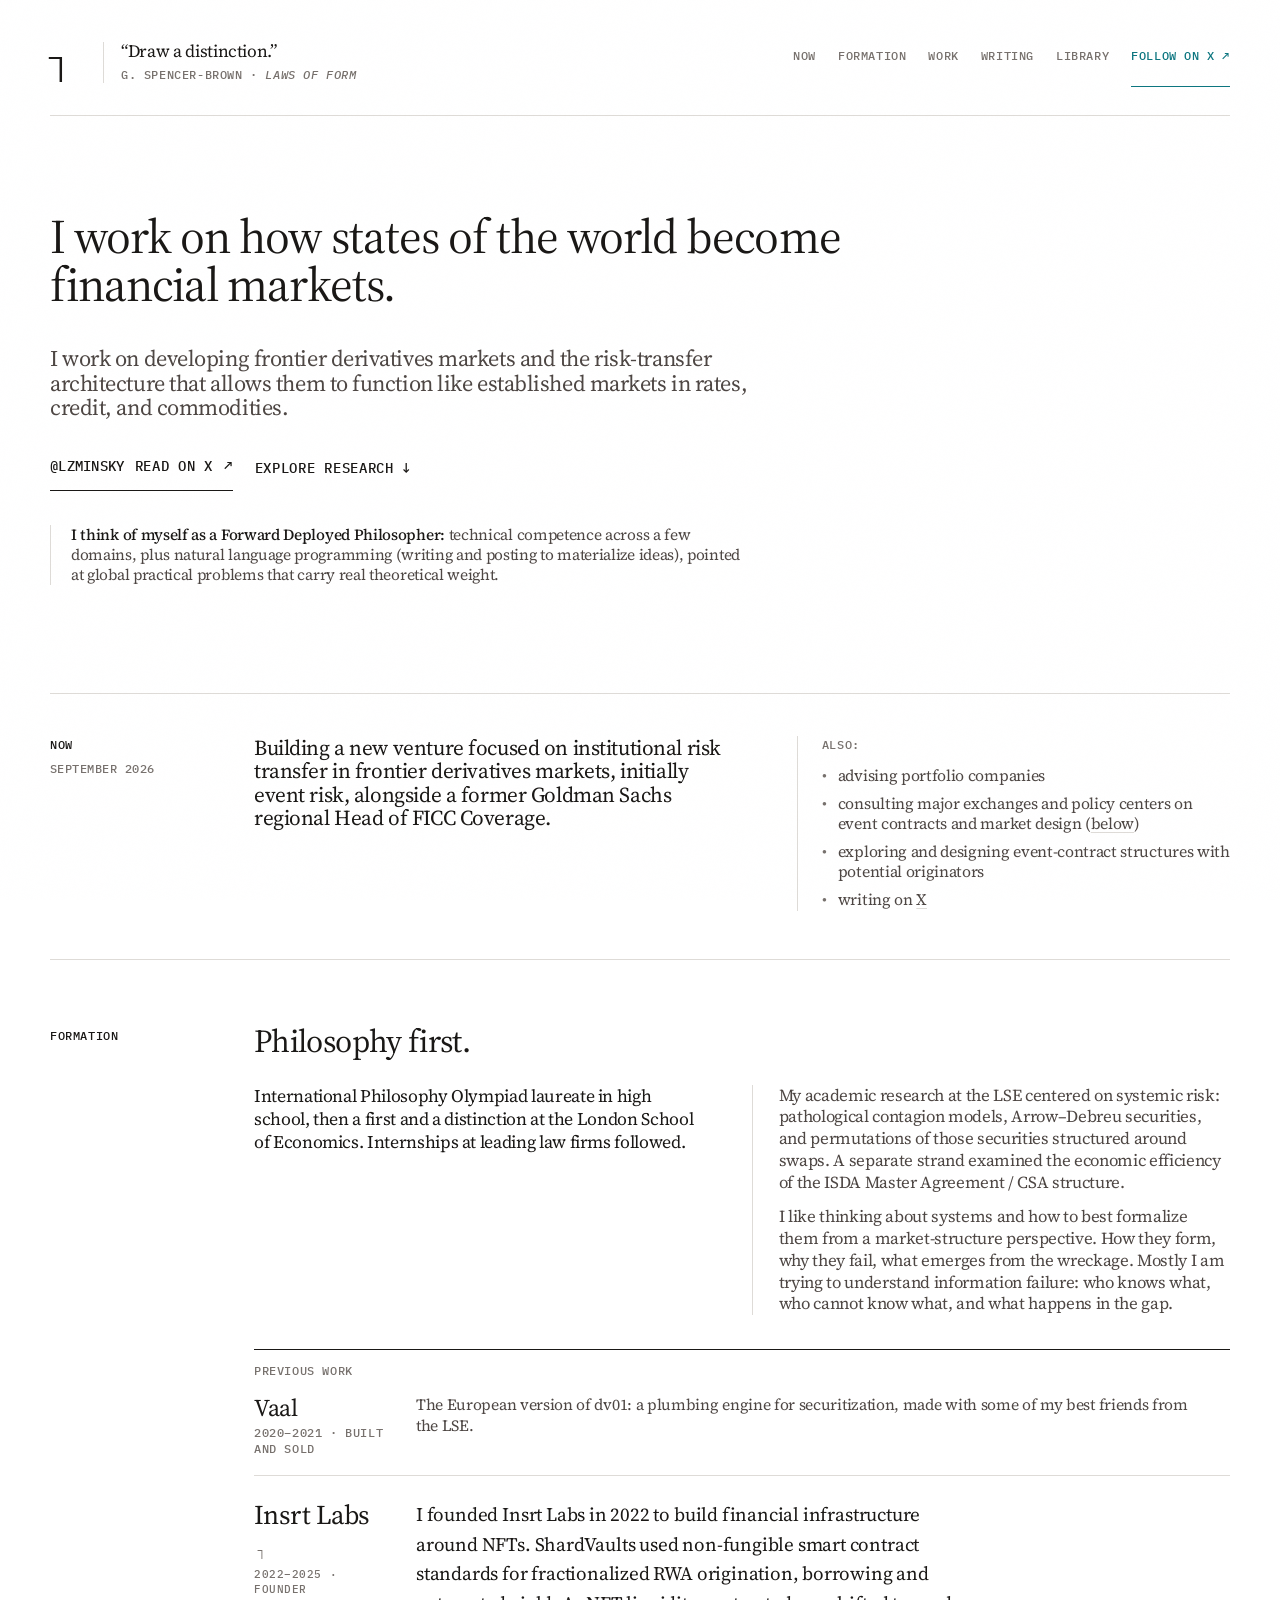
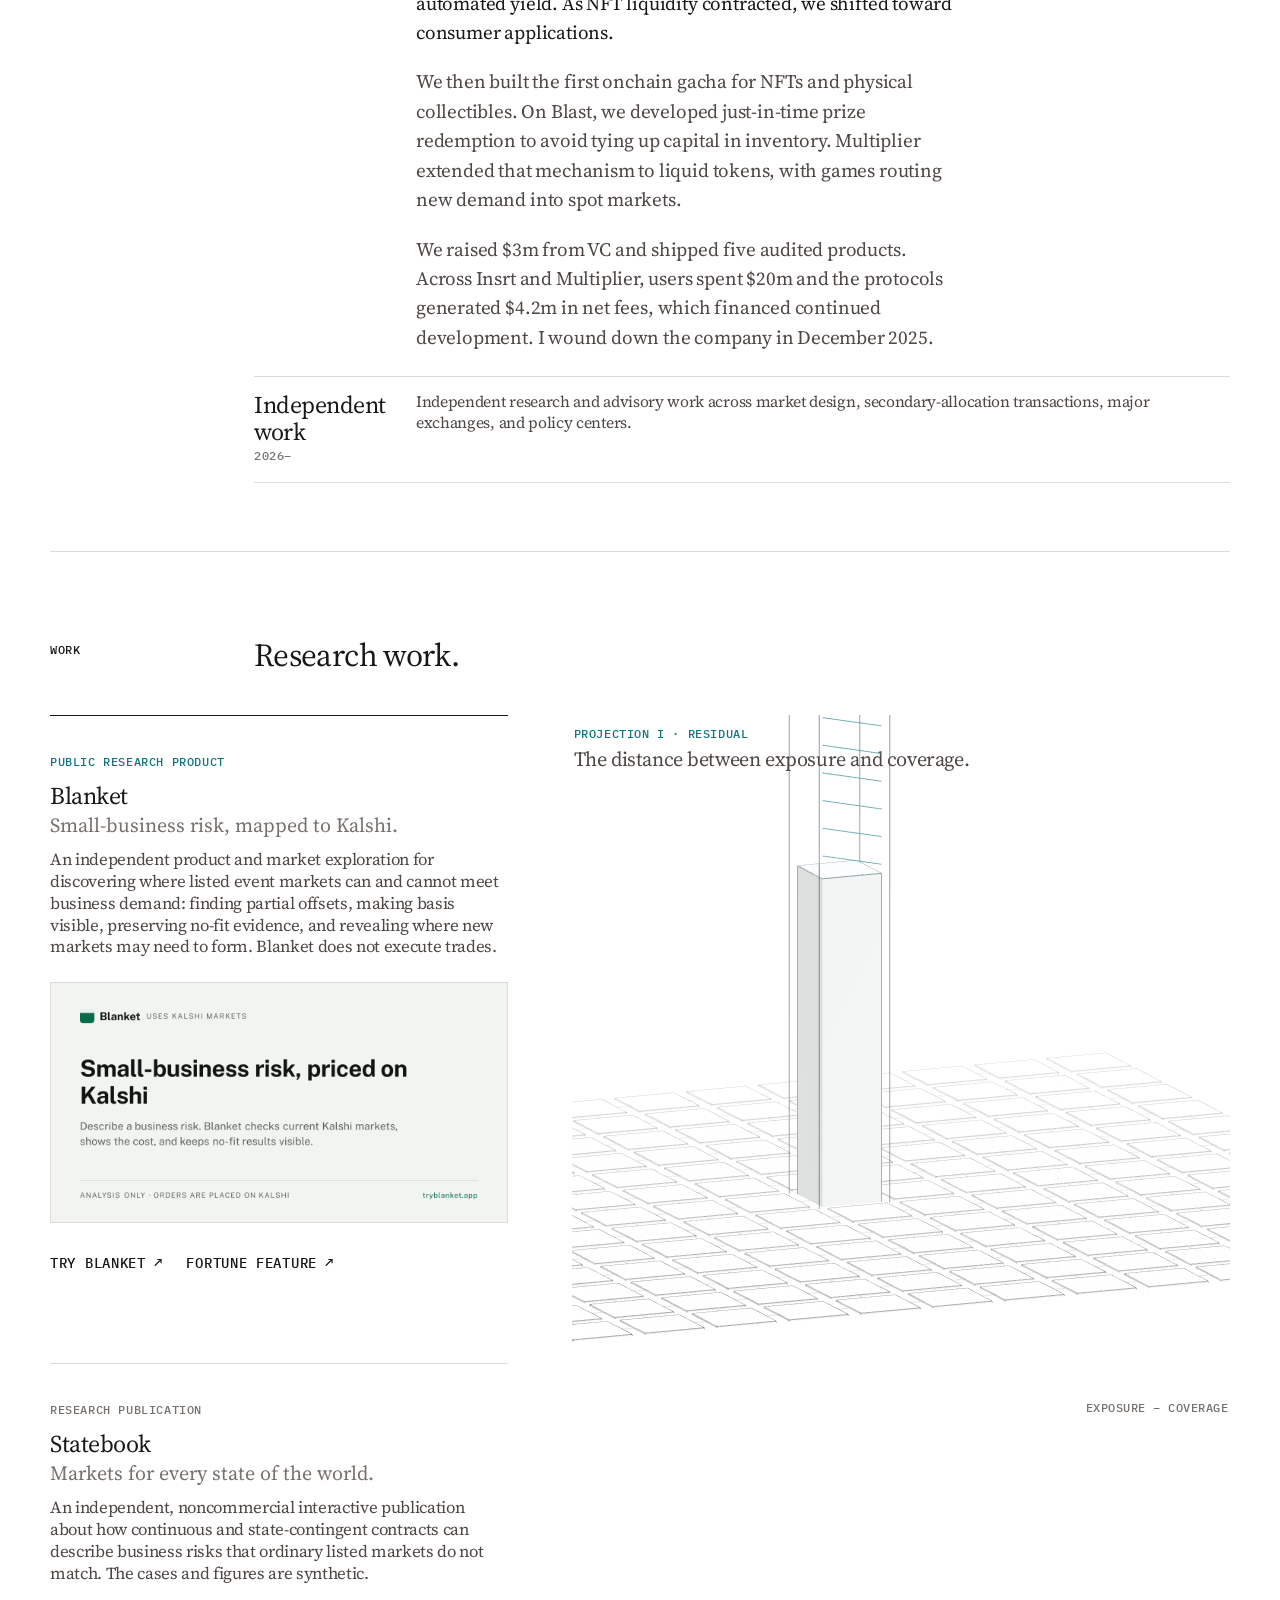
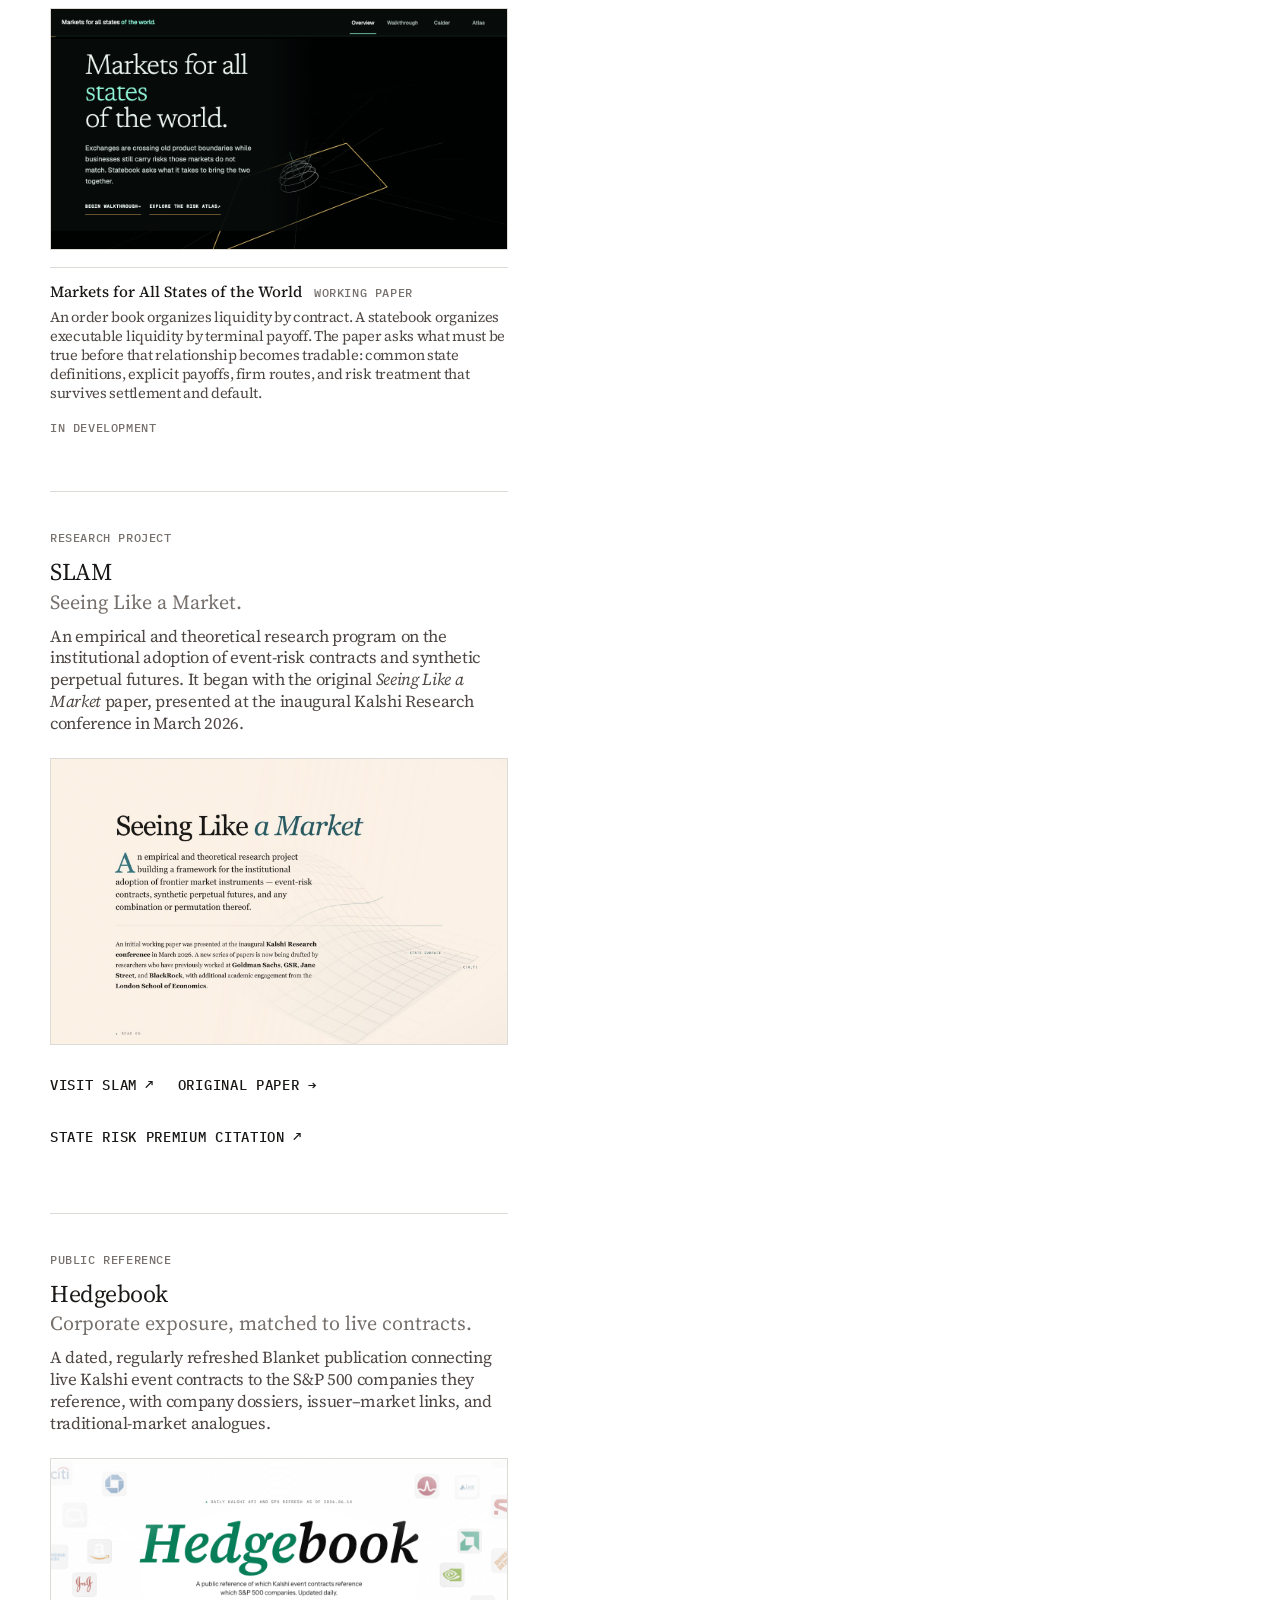
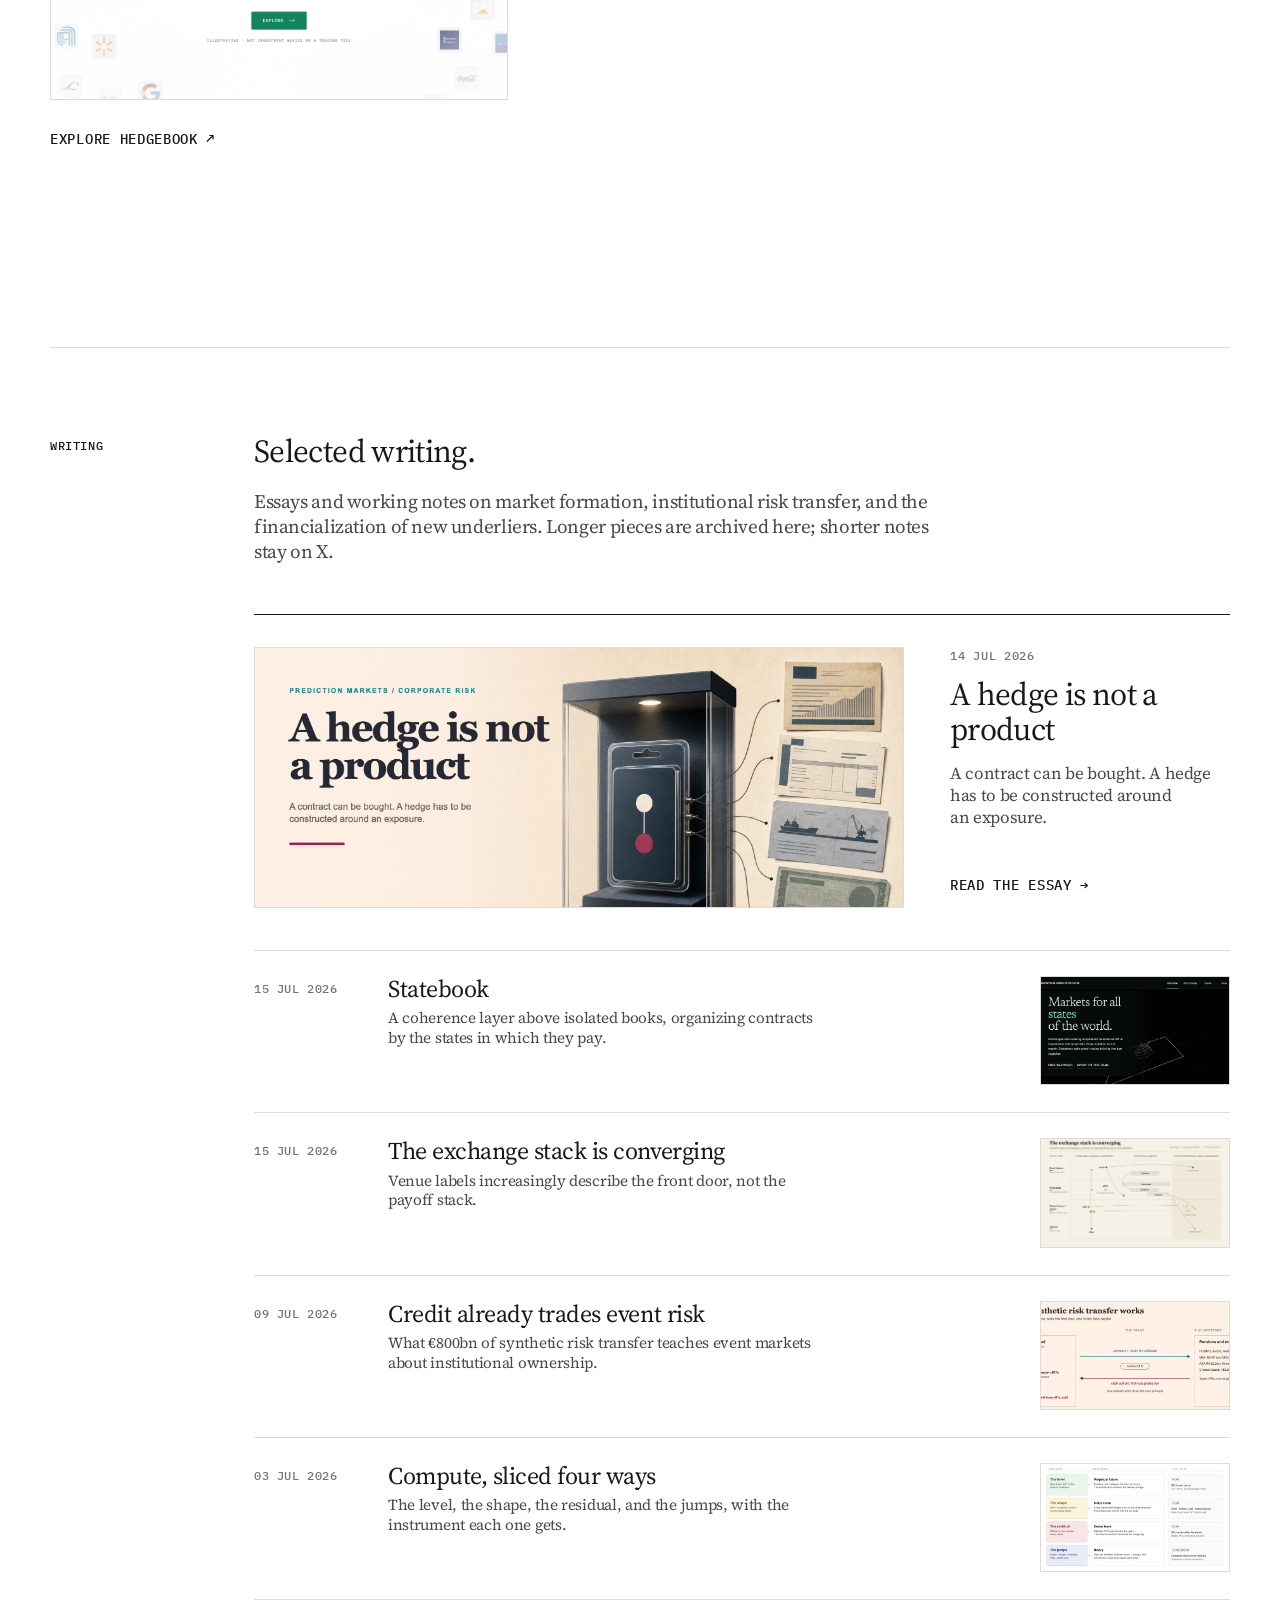
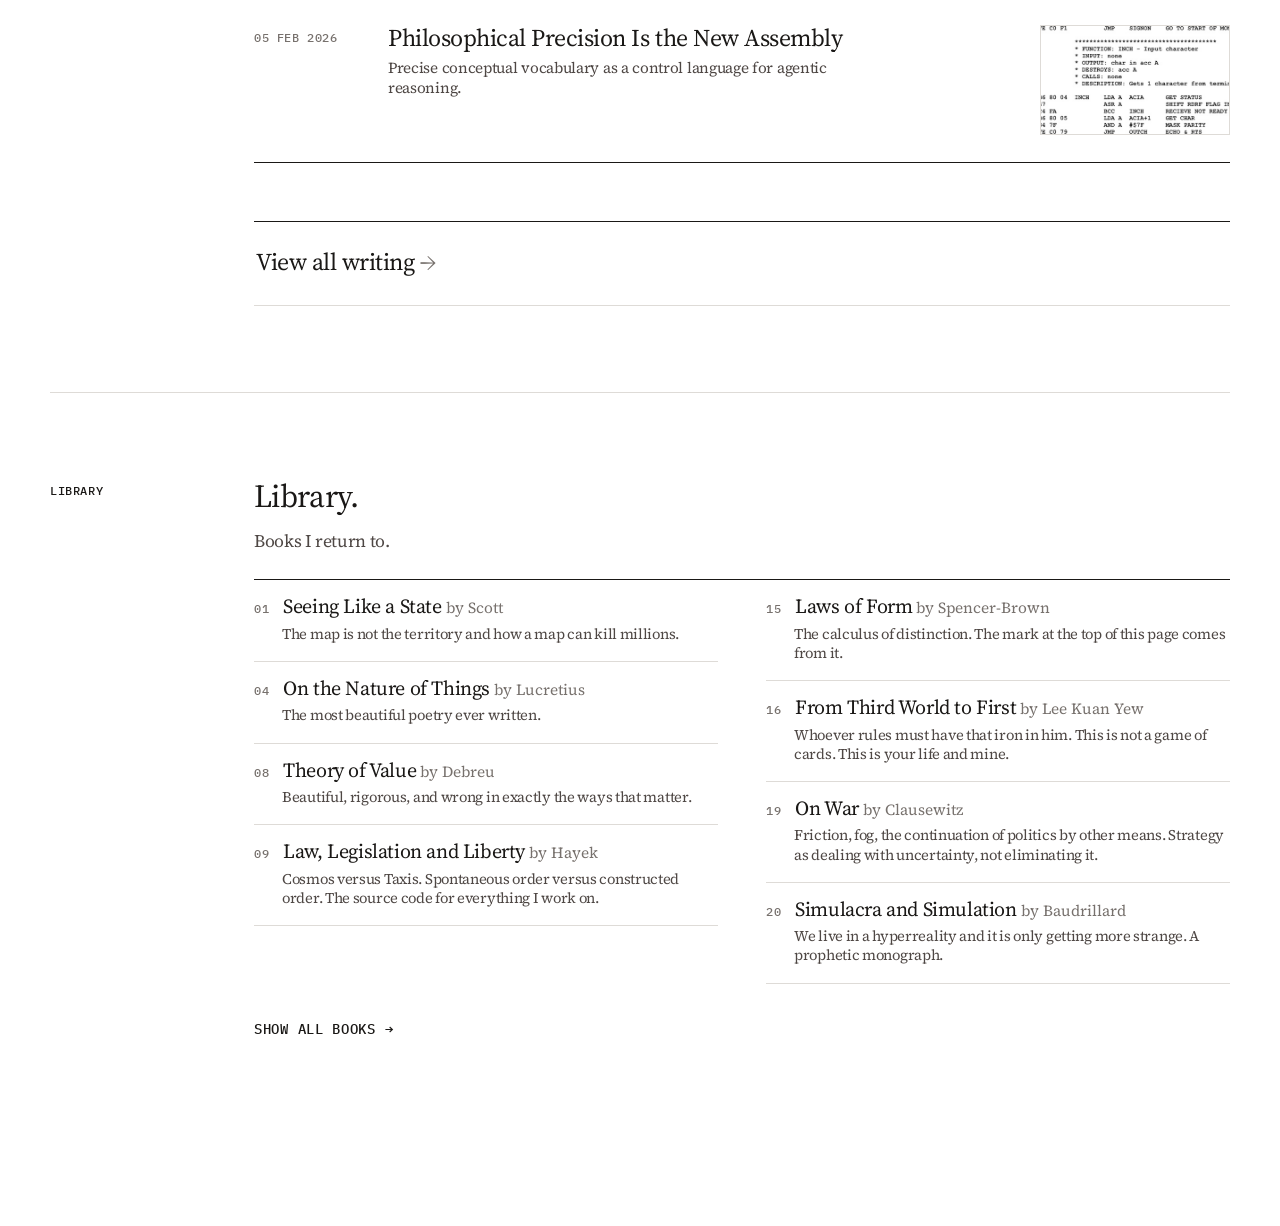
==== commit da353377: "Tidy homepage stylesheet spacing" ====
--- a/index.html
+++ b/index.html
@@ -693,7 +693,7 @@
             .motion-ready [data-animate] { opacity: 1 !important; transform: none !important; clip-path: none !important; }
         }
         @media print { body::before { display: none; } }
-    
+
         /* Insrt Labs operating history. */
         #insrt-labs { padding: 24px 0; }
         #insrt-labs .record-name { font-size: 27px; }
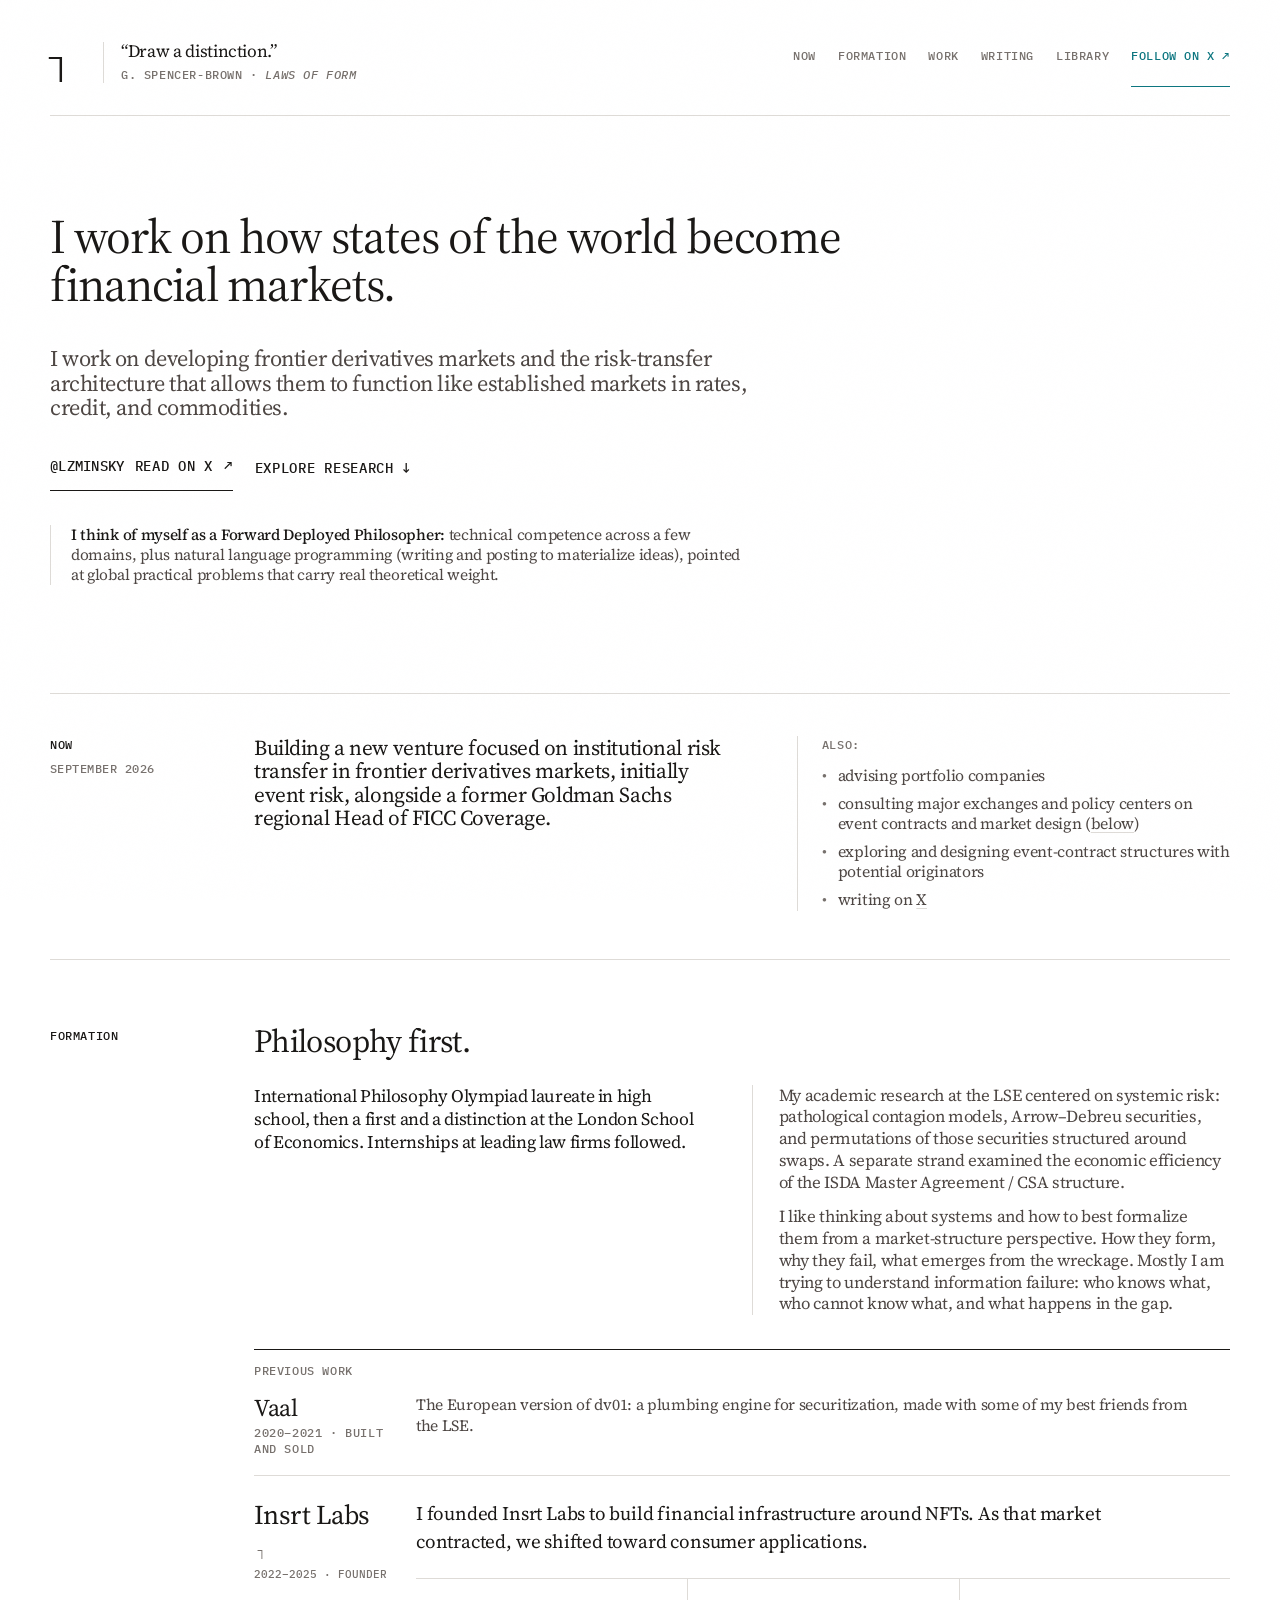
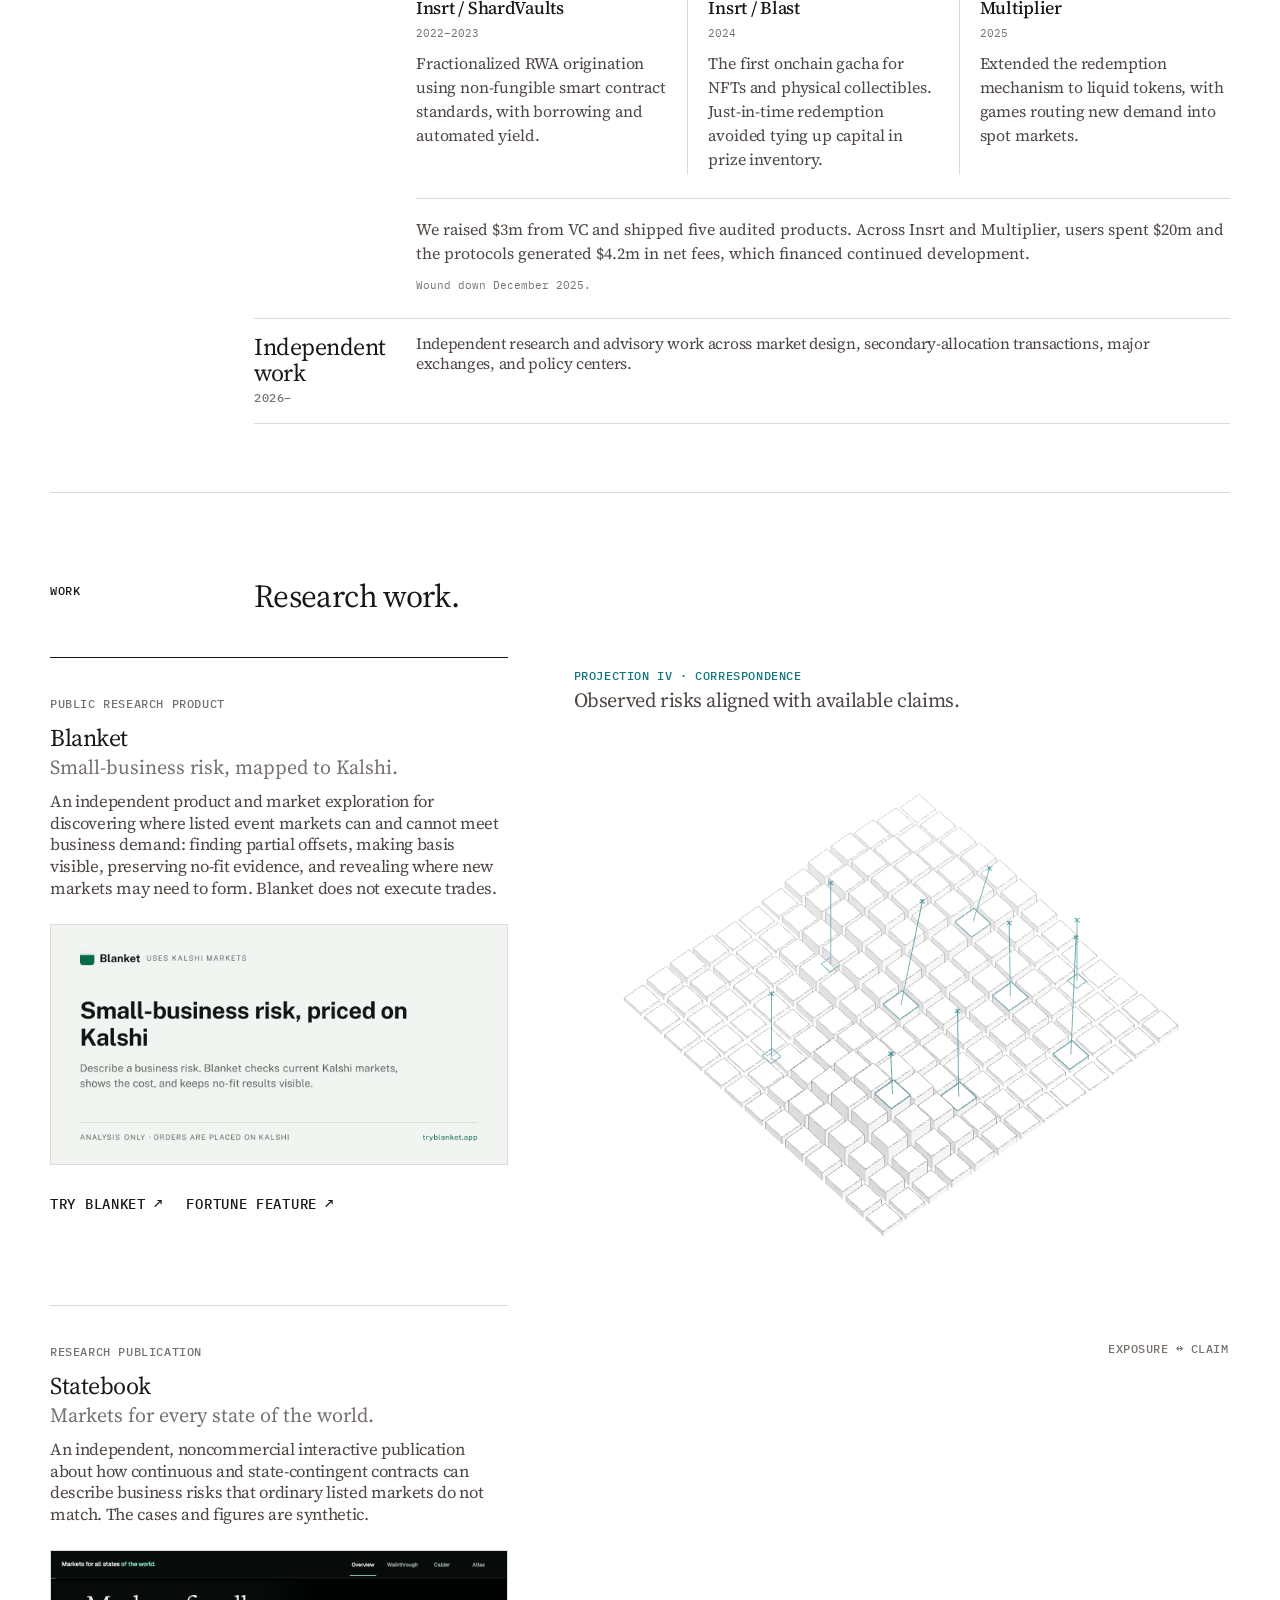
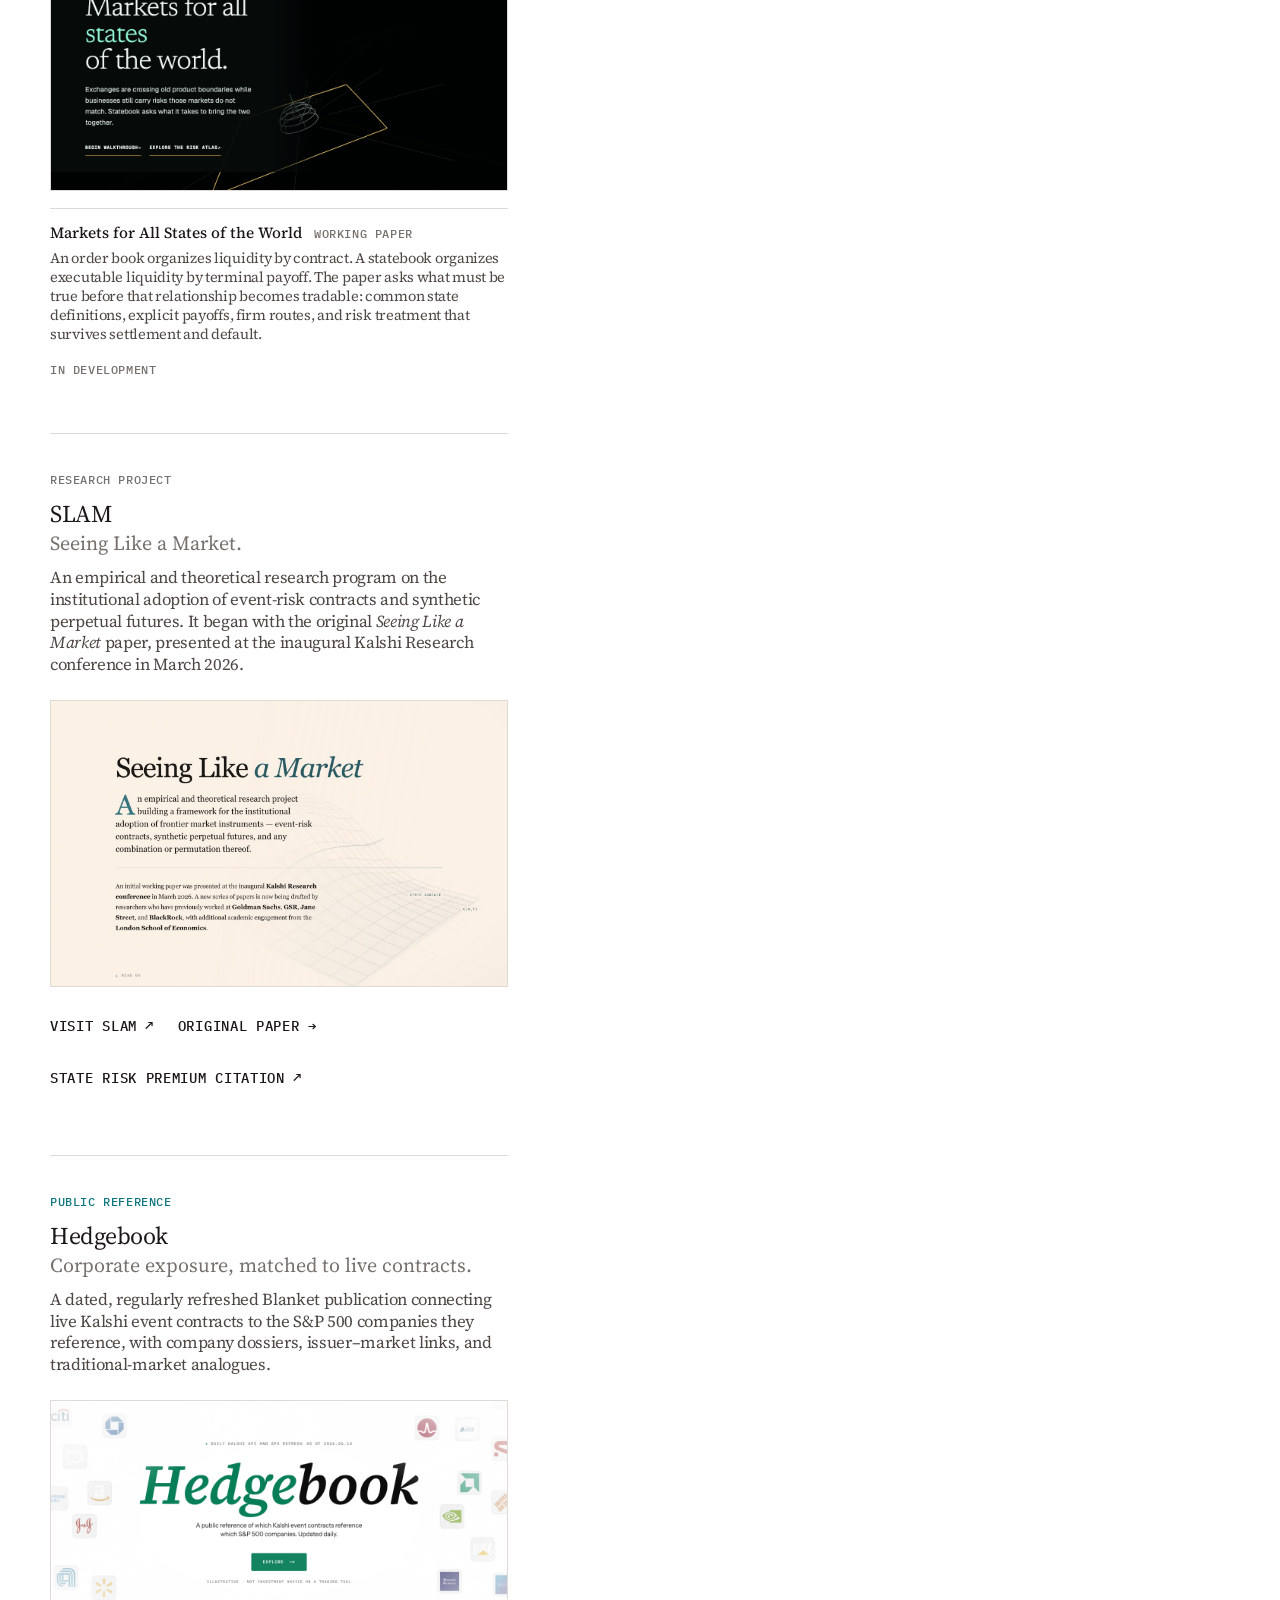
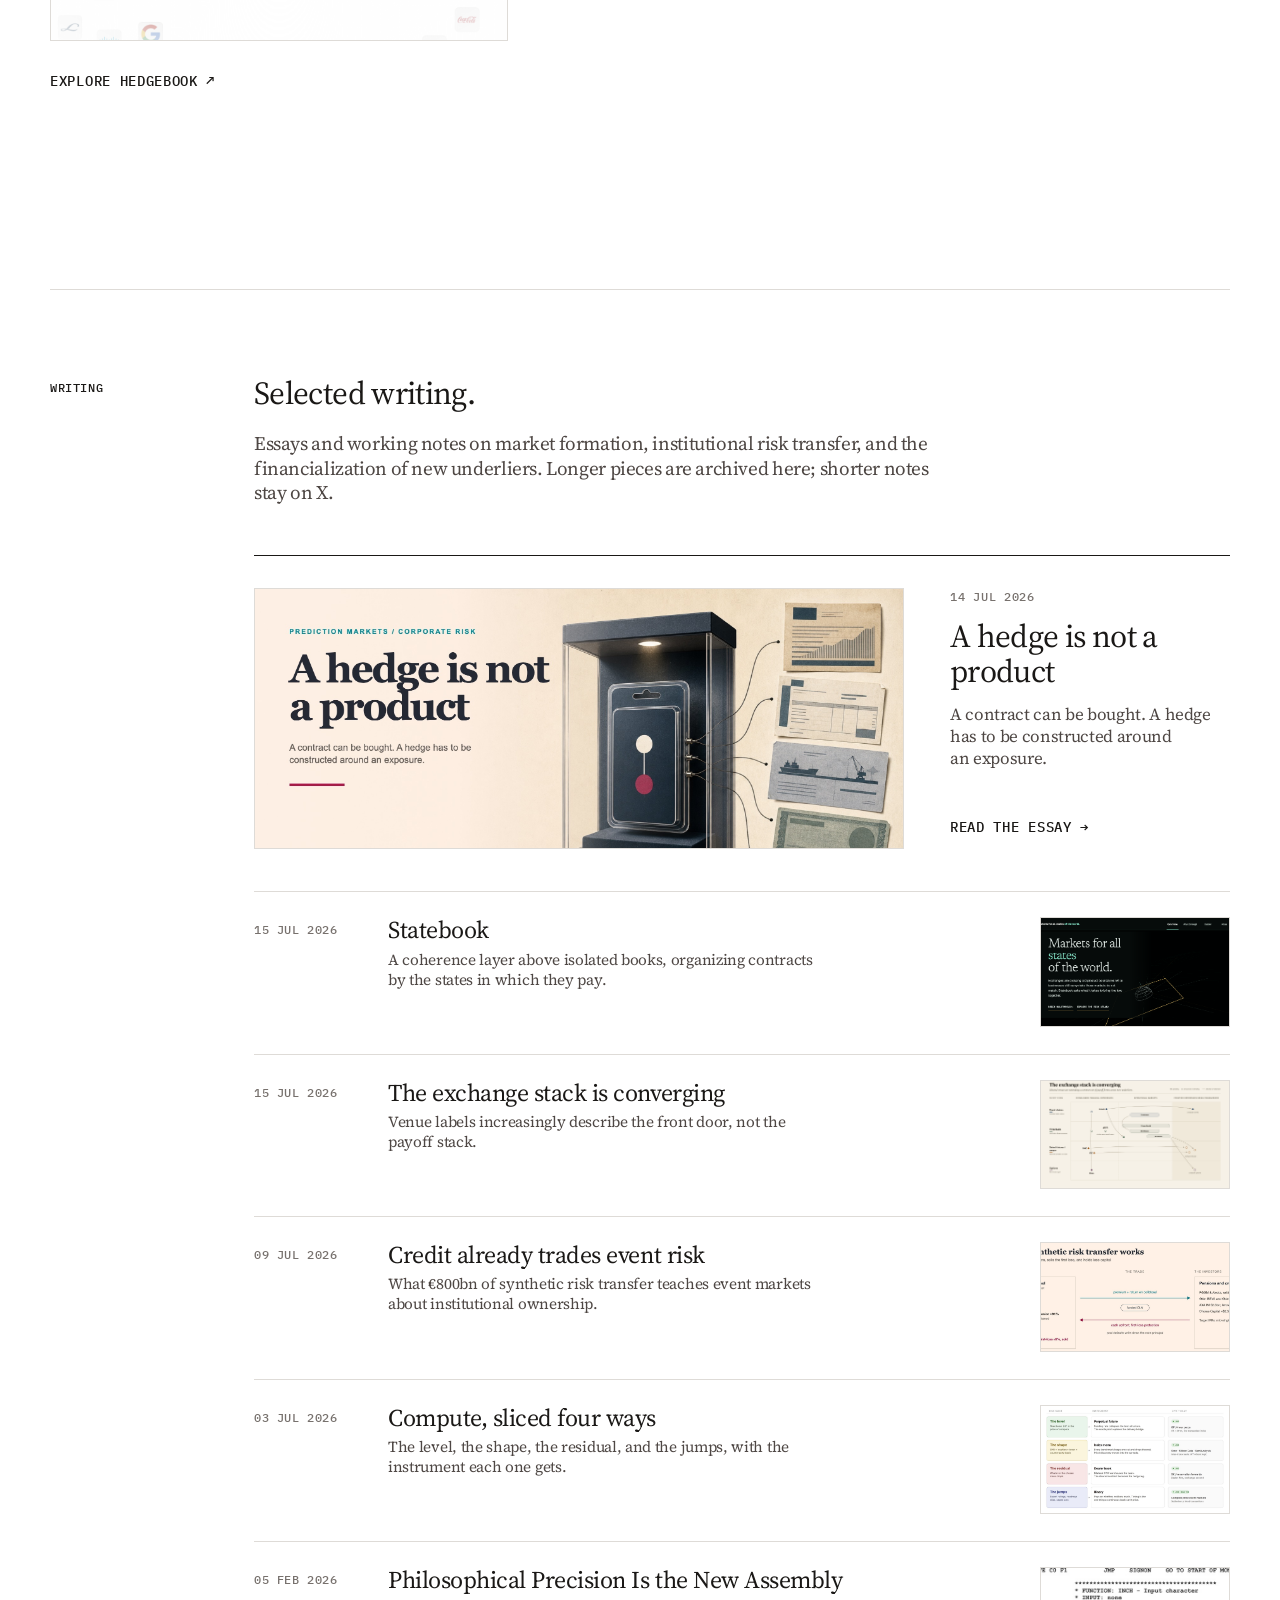
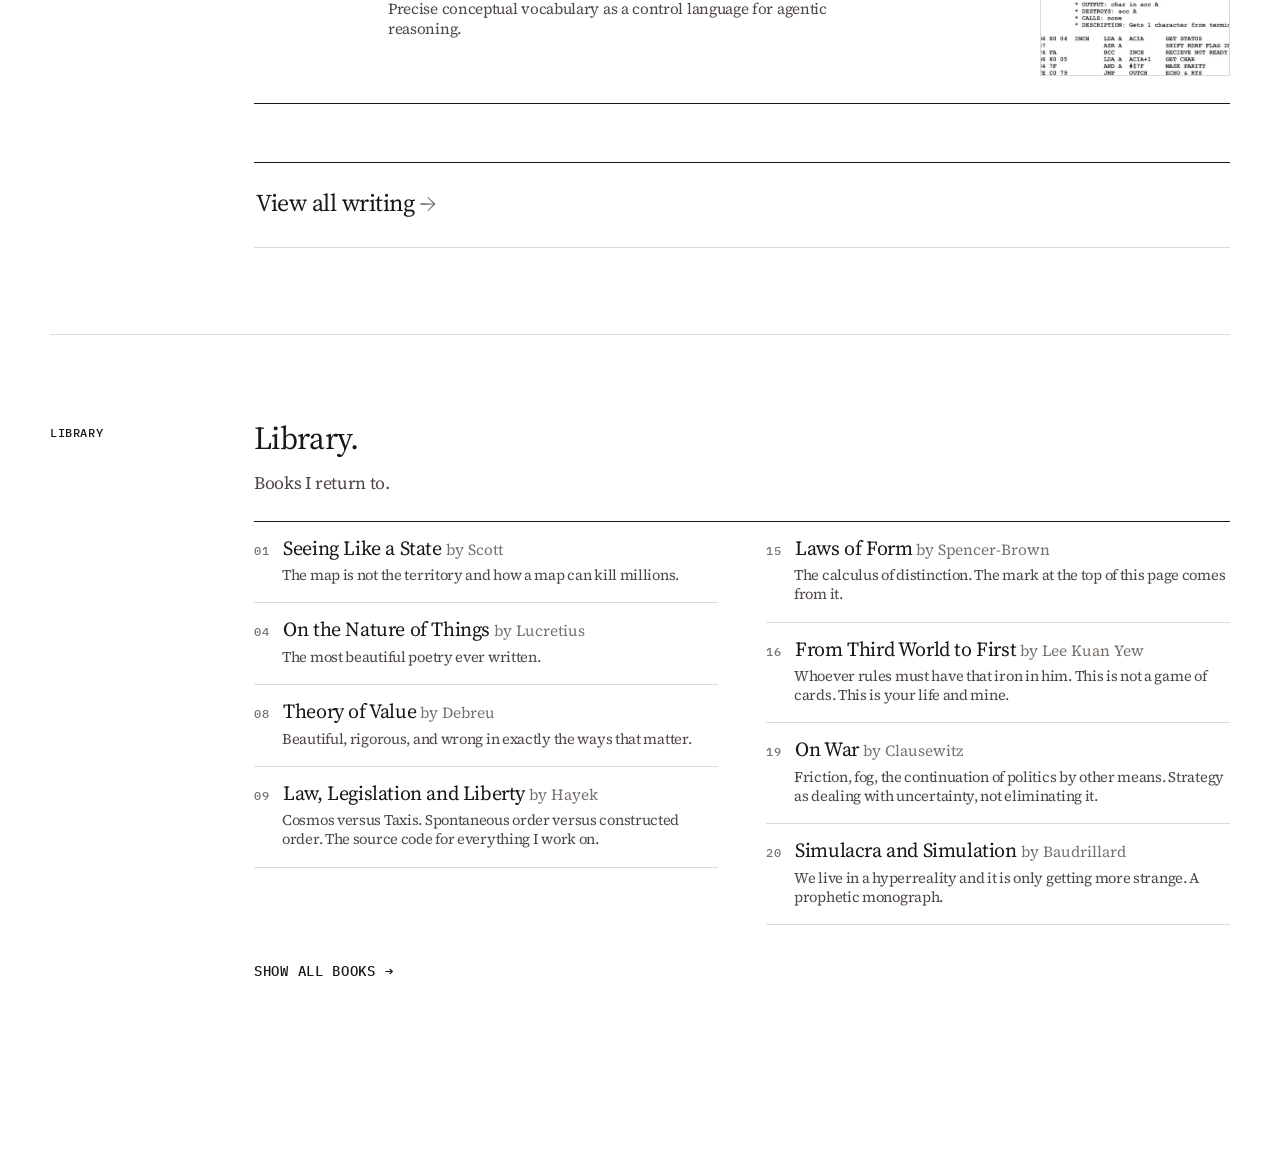
==== commit e9a6eeb2: "Restore segmented Insrt Labs history" ====
--- a/index.html
+++ b/index.html
@@ -694,18 +694,38 @@
         }
         @media print { body::before { display: none; } }
 
-        /* Insrt Labs operating history. */
+        /* Insrt Labs product chapters. */
         #insrt-labs { padding: 24px 0; }
         #insrt-labs .record-name { font-size: 27px; }
-        #insrt-labs .record-date { font-size: 11px; margin-top: 7px; }
-        #insrt-labs .record-narrative { max-width: 68ch; }
-        #insrt-labs .record-narrative p { margin: 0; color: var(--ink-soft); font-size: 19px; line-height: 1.55; letter-spacing: -.01em; }
-        #insrt-labs .record-narrative p + p { margin-top: 20px; }
-        #insrt-labs .record-narrative p:first-child { color: var(--ink); }
+        #insrt-labs .record-date { font-size: 11px; margin-top: 7px; letter-spacing: 0; white-space: nowrap; }
+        #insrt-labs .insrt-intro { margin: 0; max-width: 76ch; color: var(--ink); font-size: 19px; line-height: 1.45; letter-spacing: -.01em; text-wrap: pretty; }
+        #insrt-labs .record-lineage { grid-template-columns: repeat(3, minmax(0, 1fr)); margin-top: 23px; gap: 0; }
+        #insrt-labs .lineage-item { padding: 18px 20px 4px; }
+        #insrt-labs .lineage-item:first-child { padding-left: 0; }
+        #insrt-labs .lineage-item:last-child { padding-right: 0; }
+        #insrt-labs .lineage-item::before { display: none; }
+        #insrt-labs .lineage-name { margin: 0; color: var(--ink); font-size: 18px; font-weight: 500; line-height: 1.2; letter-spacing: -.015em; }
+        #insrt-labs .lineage-period { display: block; margin-top: 7px; color: var(--ink-muted); font: 11px/1.4 var(--type-mono); }
+        #insrt-labs .lineage-item p { margin: 10px 0 0; color: var(--ink-soft); font-size: 16px; line-height: 1.5; letter-spacing: -.01em; text-wrap: pretty; }
+        #insrt-labs .insrt-outcome { margin: 23px 0 0; padding-top: 18px; border-top: 1px solid var(--rule); color: var(--ink-soft); font-size: 16px; line-height: 1.5; text-wrap: pretty; }
+        #insrt-labs .insrt-status { margin: 12px 0 0; color: var(--ink-muted); font: 11px/1.5 var(--type-mono); }
+        @media (max-width: 1100px) {
+            #insrt-labs { grid-template-columns: 1fr; gap: 18px; }
+            #insrt-labs .lineage-item { padding-left: 16px; padding-right: 16px; }
+        }
         @media (max-width: 720px) {
-            #insrt-labs { grid-template-columns: 1fr; gap: 17px; }
-            #insrt-labs .record-narrative p { font-size: 18px; line-height: 1.5; }
-            #insrt-labs .record-narrative p + p { margin-top: 18px; }
+            #insrt-labs { gap: 17px; padding: 22px 0; }
+            #insrt-labs .record-name { font-size: 25px; }
+            #insrt-labs .insrt-intro { font-size: 18px; line-height: 1.45; }
+            #insrt-labs .record-lineage { grid-template-columns: 1fr; margin-top: 21px; }
+            #insrt-labs .lineage-item,
+            #insrt-labs .lineage-item:first-child,
+            #insrt-labs .lineage-item:last-child { padding: 17px 0; border-left: 0; }
+            #insrt-labs .lineage-item + .lineage-item { border-top: 1px solid var(--rule); }
+            #insrt-labs .lineage-head { display: flex; align-items: baseline; justify-content: space-between; gap: 12px; }
+            #insrt-labs .lineage-period { flex-shrink: 0; margin-top: 0; }
+            #insrt-labs .lineage-item p { margin-top: 8px; font-size: 16px; }
+            #insrt-labs .insrt-outcome { margin-top: 0; padding-top: 17px; font-size: 16px; }
         }
     </style>
 </head>
@@ -798,15 +818,38 @@
                             <p class="record-desc">The European version of dv01: a plumbing engine for securitization, made with some of my best friends from the LSE.</p>
                         </article>
                         <article class="record-row record-row--feature" id="insrt-labs">
-  <div class="record-who">
-    <h3 class="record-name">Insrt Labs <span class="project-mark">┐</span></h3>
-    <span class="record-date">2022–2025 · Founder</span>
-  </div>
-  <div class="record-detail record-narrative">
-    <p>I founded Insrt Labs in 2022 to build financial infrastructure around NFTs. ShardVaults used non-fungible smart contract standards for fractionalized RWA origination, borrowing and automated yield. As NFT liquidity contracted, we shifted toward consumer applications.</p>
-    <p>We then built the first onchain gacha for NFTs and physical collectibles. On Blast, we developed just-in-time prize redemption to avoid tying up capital in inventory. Multiplier extended that mechanism to liquid tokens, with games routing new demand into spot markets.</p>
-    <p>We raised $3m from VC and shipped five audited products. Across Insrt and Multiplier, users spent $20m and the protocols generated <span title="Lifetime net protocol fees, valued at the ETH prices used in the company postmortem.">$4.2m in net fees</span>, which financed continued development. I wound down the company in December 2025.</p>
-  </div>
+    <div class="record-who">
+        <h3 class="record-name">Insrt Labs <span class="project-mark">┐</span></h3>
+        <span class="record-date">2022–2025 · Founder</span>
+    </div>
+    <div class="record-detail">
+        <p class="insrt-intro">I founded Insrt Labs to build financial infrastructure around NFTs. As that market contracted, we shifted toward consumer applications.</p>
+        <ol class="record-lineage" aria-label="Insrt Labs product development">
+            <li class="lineage-item">
+                <div class="lineage-head">
+                    <h4 class="lineage-name">Insrt / ShardVaults</h4>
+                    <span class="lineage-period">2022–2023</span>
+                </div>
+                <p>Fractionalized RWA origination using non-fungible smart contract standards, with borrowing and automated yield.</p>
+            </li>
+            <li class="lineage-item">
+                <div class="lineage-head">
+                    <h4 class="lineage-name">Insrt / Blast</h4>
+                    <span class="lineage-period">2024</span>
+                </div>
+                <p>The first onchain gacha for NFTs and physical collectibles. Just-in-time redemption avoided tying up capital in prize inventory.</p>
+            </li>
+            <li class="lineage-item">
+                <div class="lineage-head">
+                    <h4 class="lineage-name">Multiplier</h4>
+                    <span class="lineage-period">2025</span>
+                </div>
+                <p>Extended the redemption mechanism to liquid tokens, with games routing new demand into spot markets.</p>
+            </li>
+        </ol>
+        <p class="insrt-outcome">We raised $3m from VC and shipped five audited products. Across Insrt and Multiplier, users spent $20m and the protocols generated <span title="Lifetime net protocol fees, valued at the ETH prices used in the company postmortem.">$4.2m in net fees</span>, which financed continued development.</p>
+        <p class="insrt-status">Wound down December 2025.</p>
+    </div>
 </article>
                         <article class="record-row">
                             <div class="record-who">
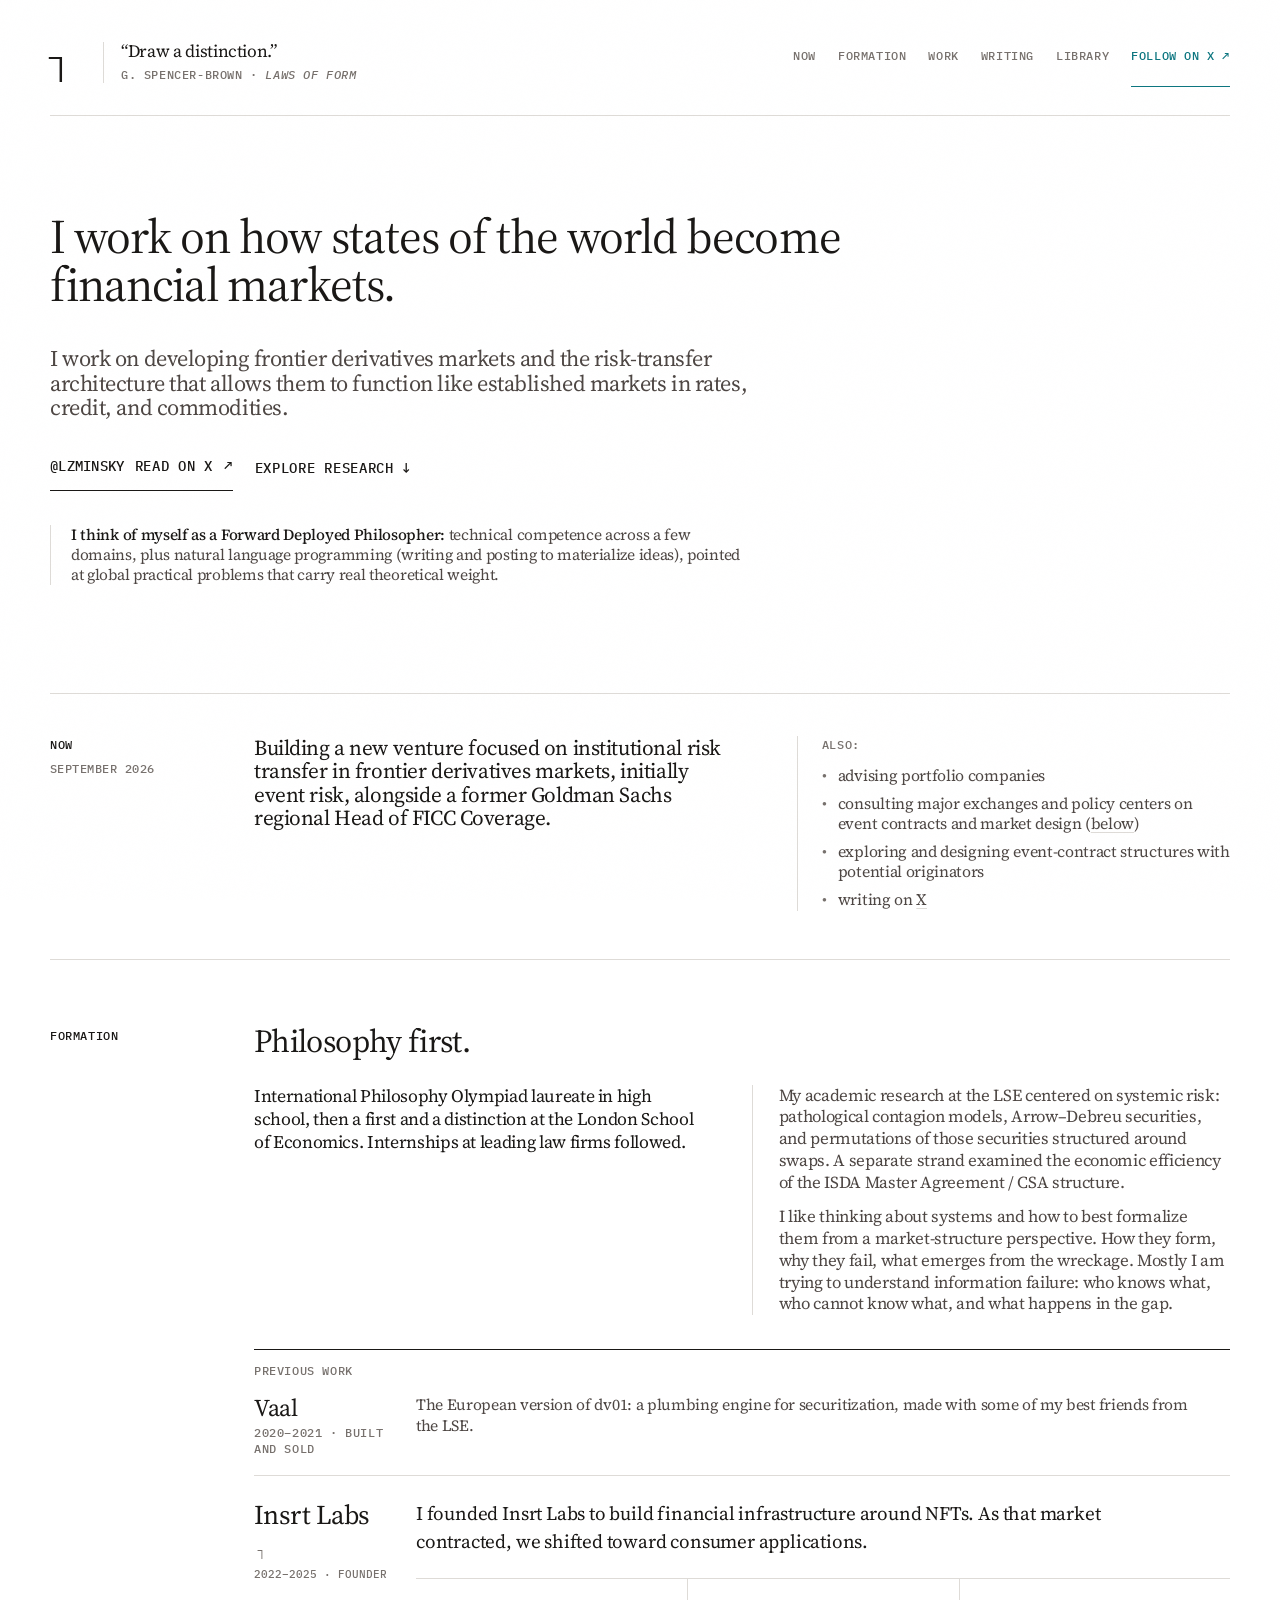
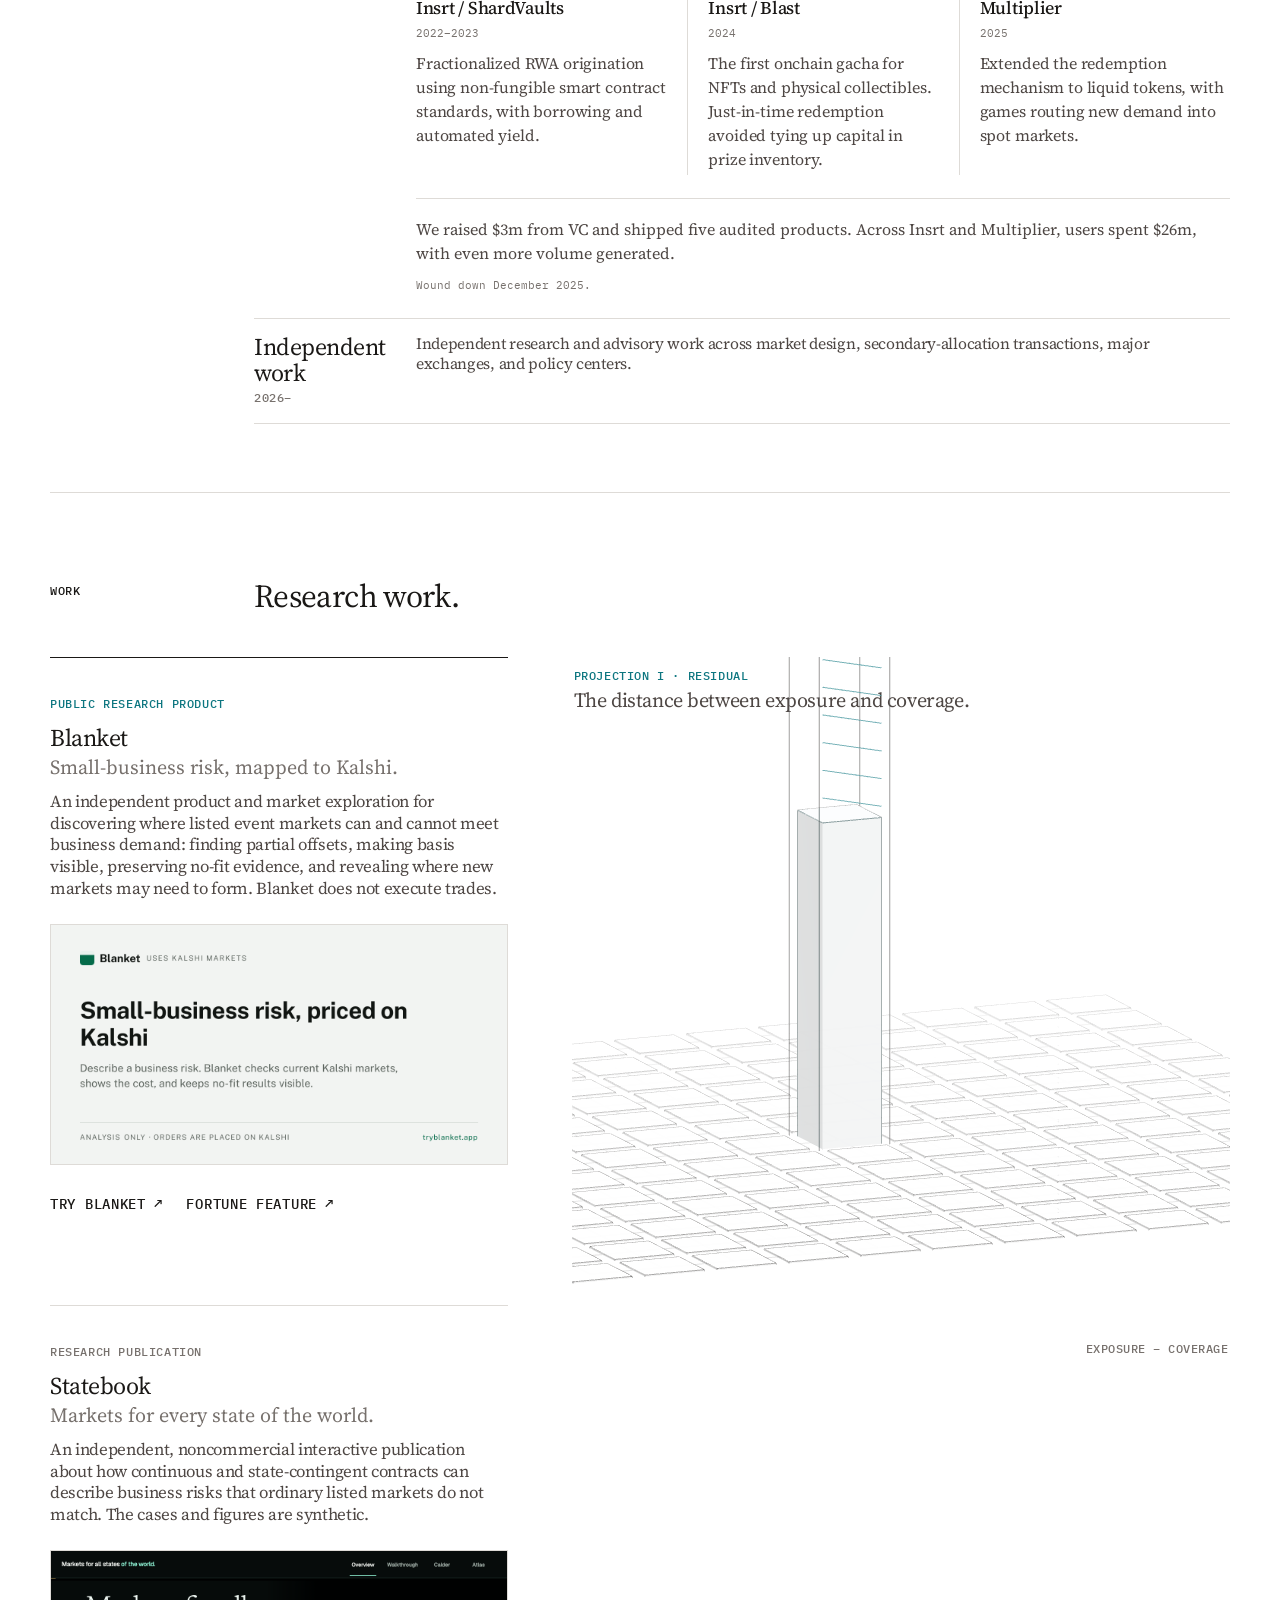
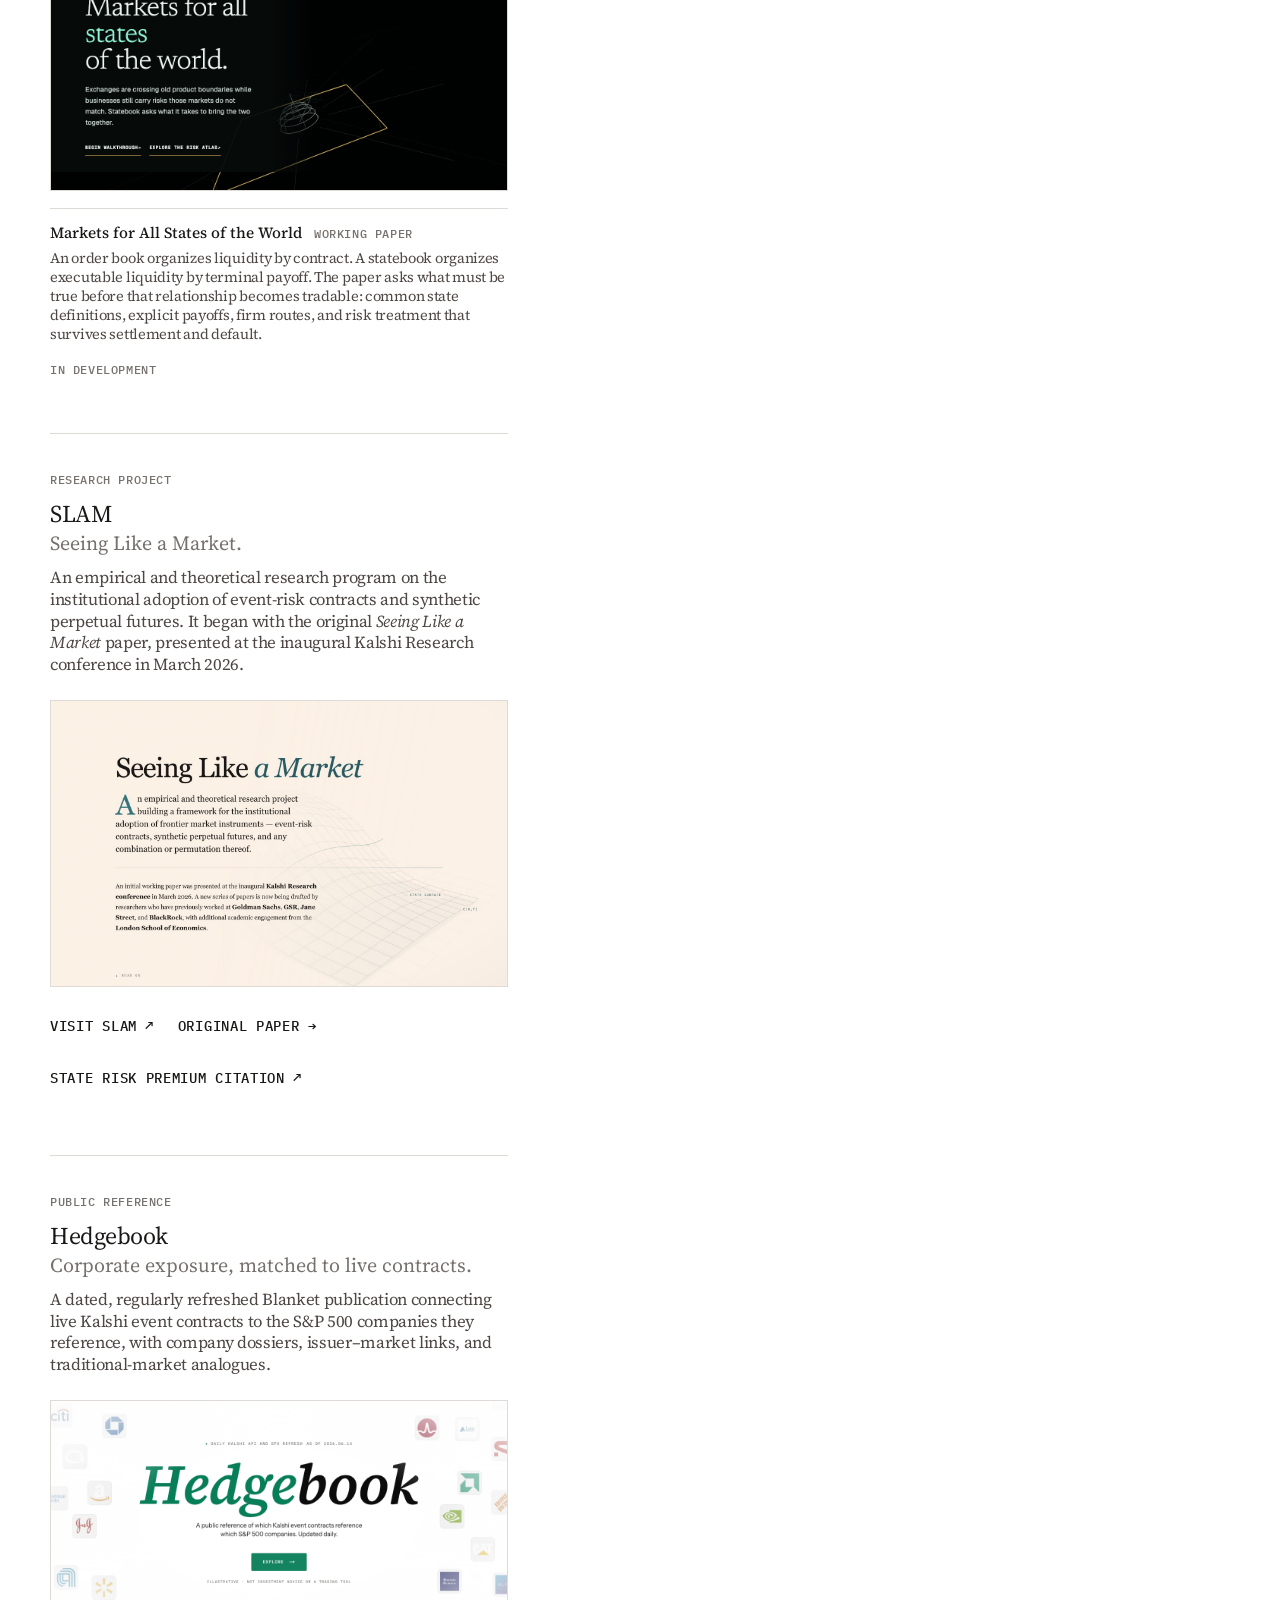
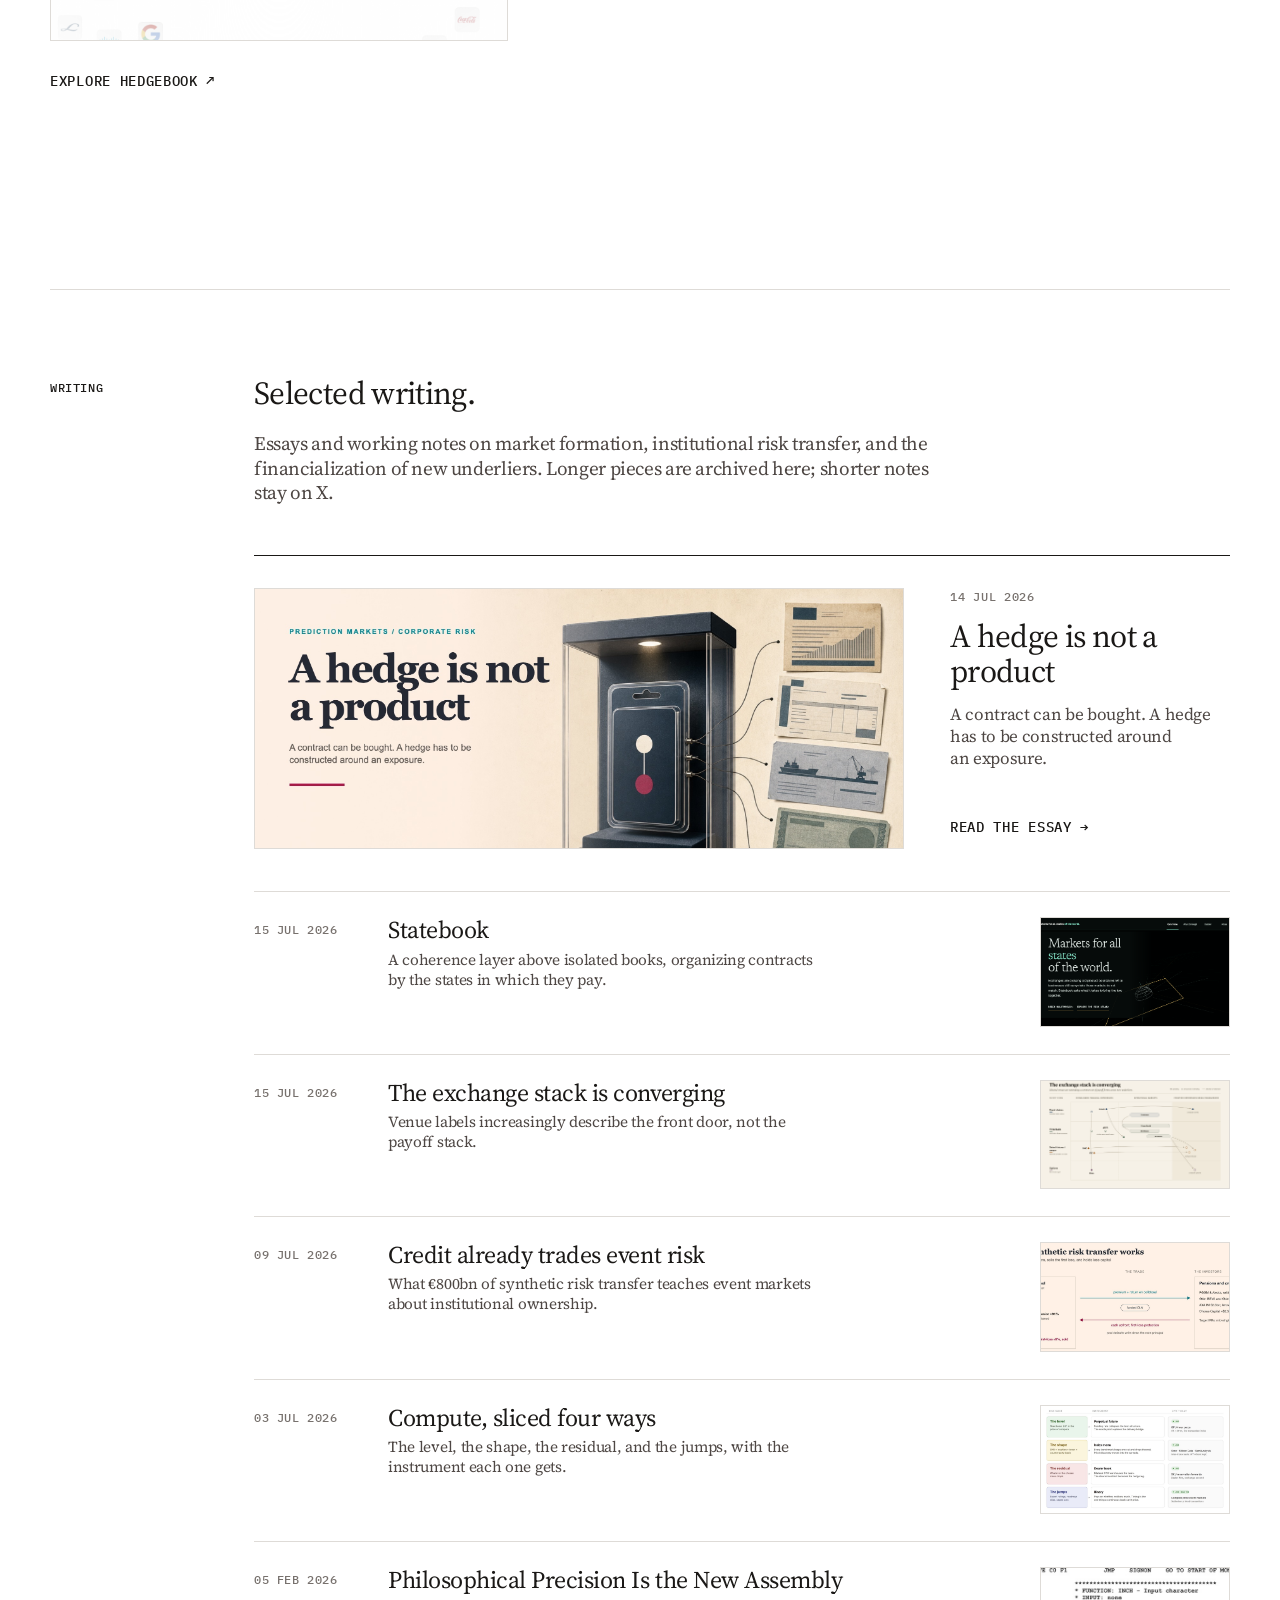
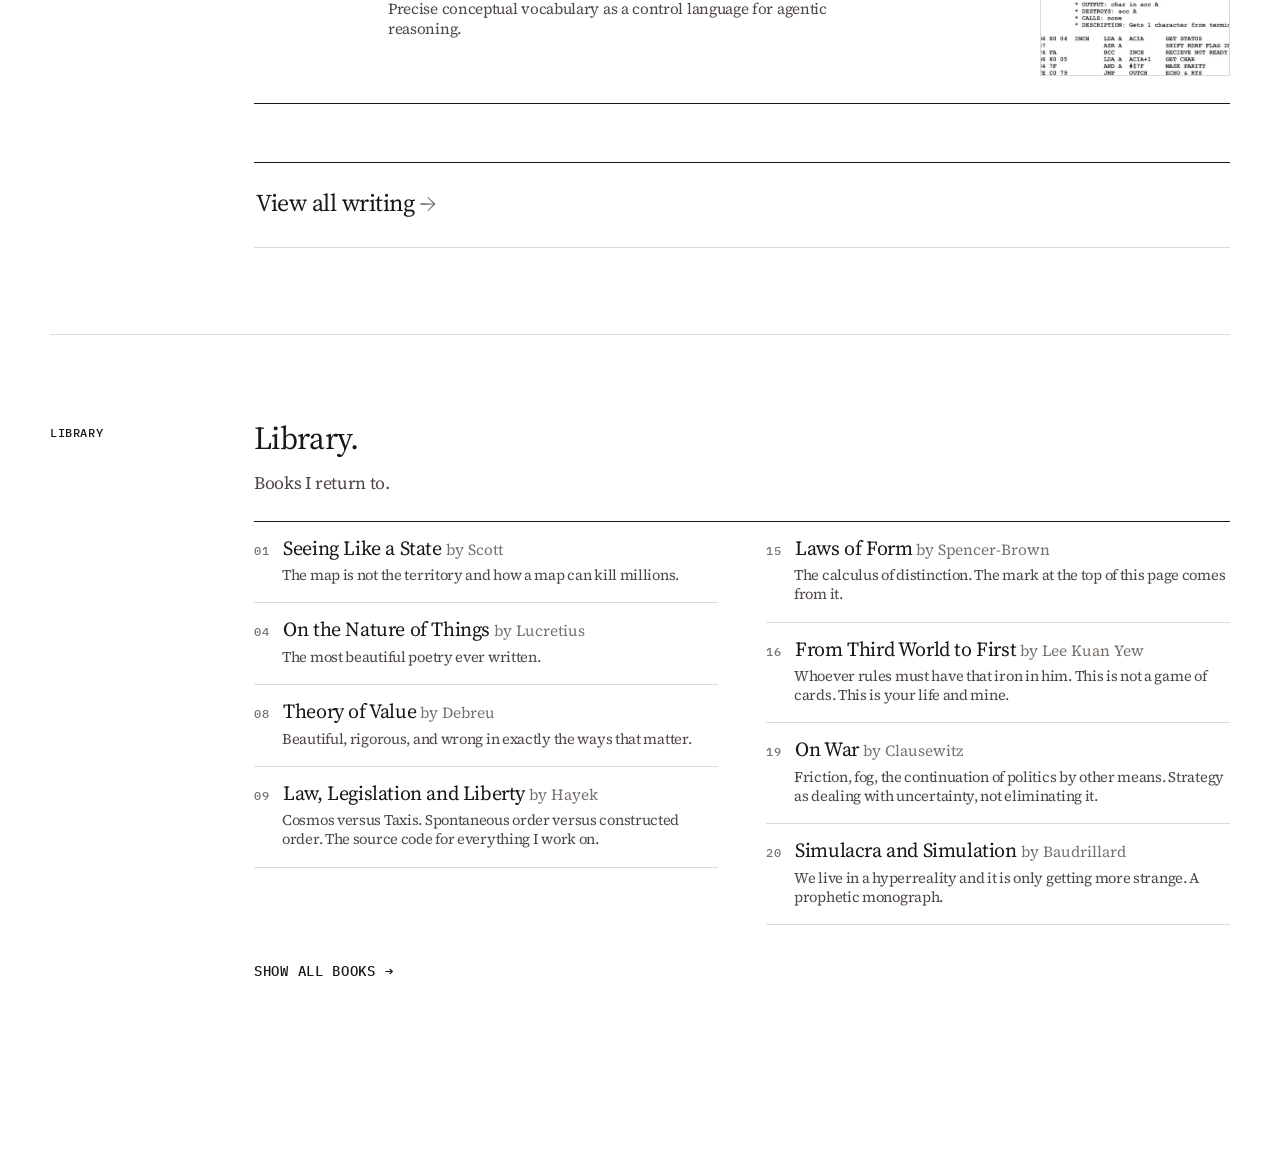
==== commit 191c7315: "Simplify Insrt outcomes with updated spend total" ====
--- a/index.html
+++ b/index.html
@@ -847,7 +847,7 @@
                 <p>Extended the redemption mechanism to liquid tokens, with games routing new demand into spot markets.</p>
             </li>
         </ol>
-        <p class="insrt-outcome">We raised $3m from VC and shipped five audited products. Across Insrt and Multiplier, users spent $20m and the protocols generated <span title="Lifetime net protocol fees, valued at the ETH prices used in the company postmortem.">$4.2m in net fees</span>, which financed continued development.</p>
+        <p class="insrt-outcome">We raised $3m from VC and shipped five audited products. Across Insrt and Multiplier, users spent $26m, with even more volume generated.</p>
         <p class="insrt-status">Wound down December 2025.</p>
     </div>
 </article>
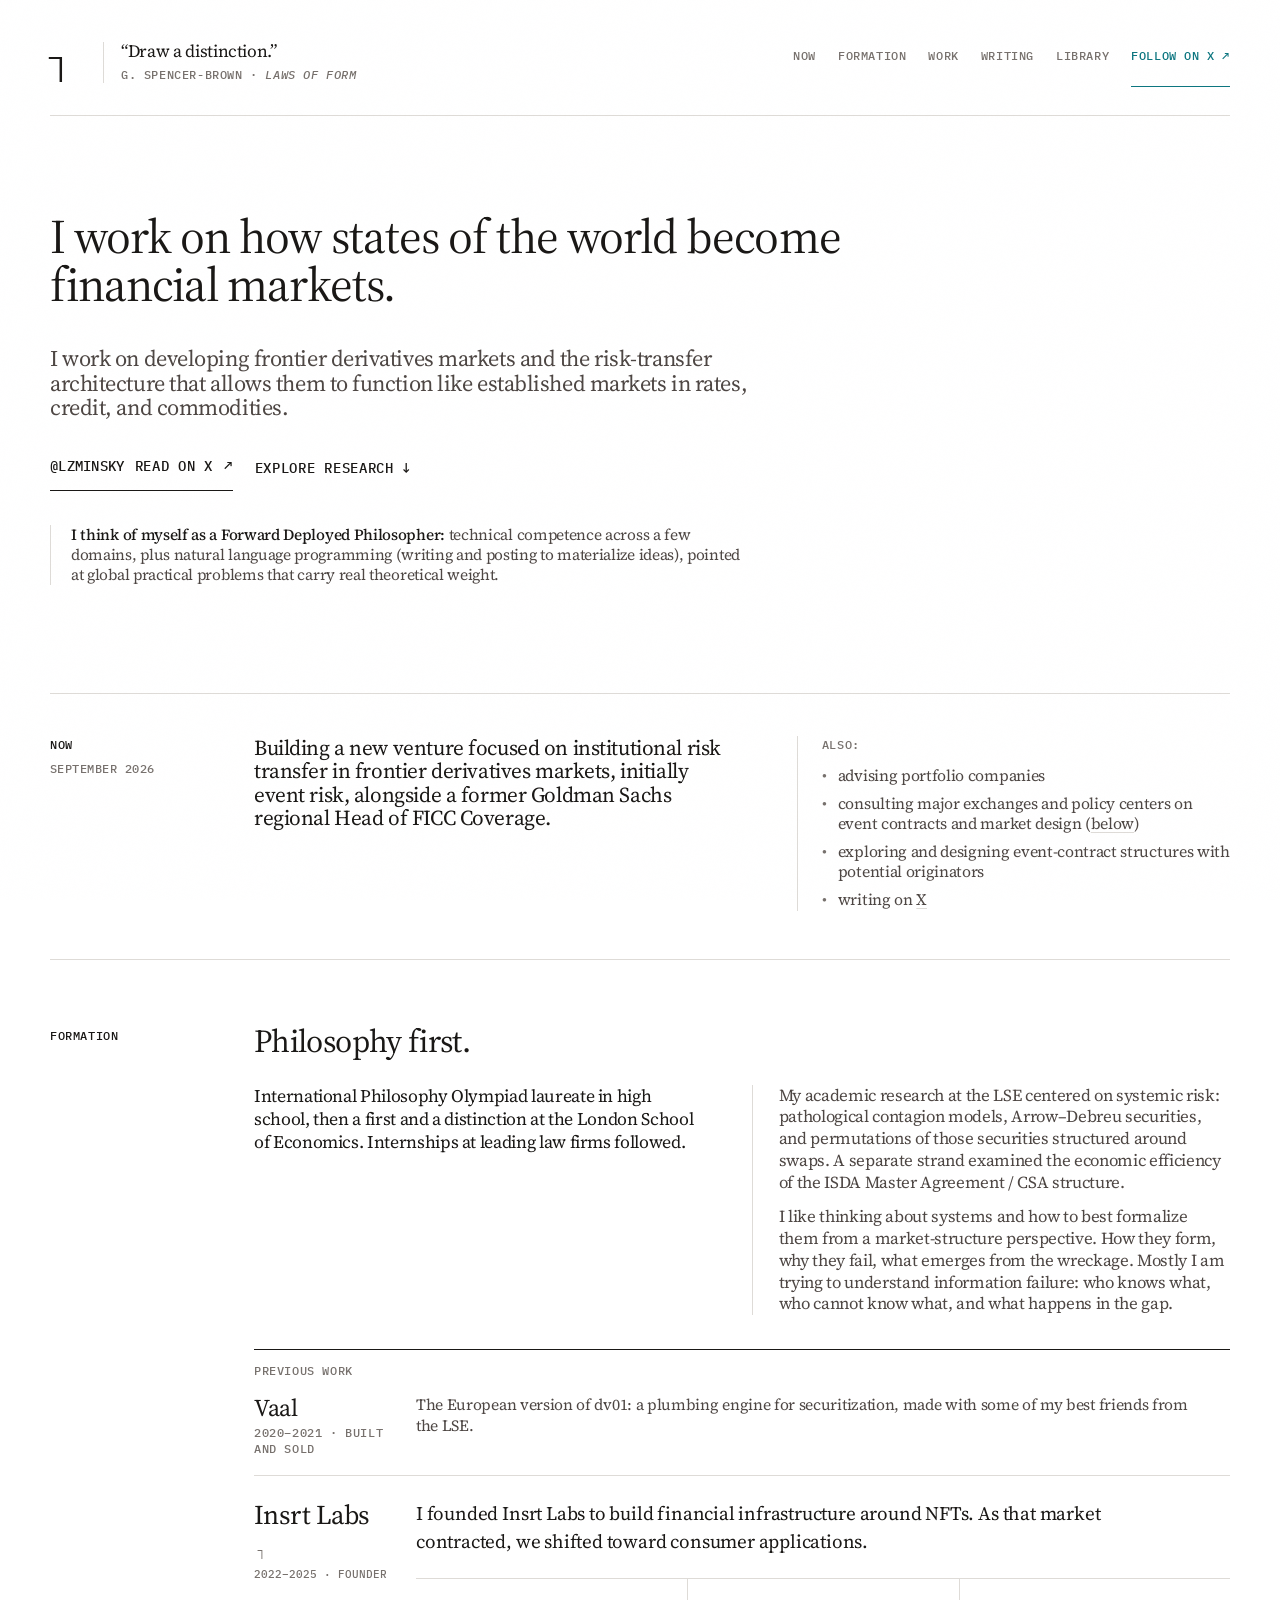
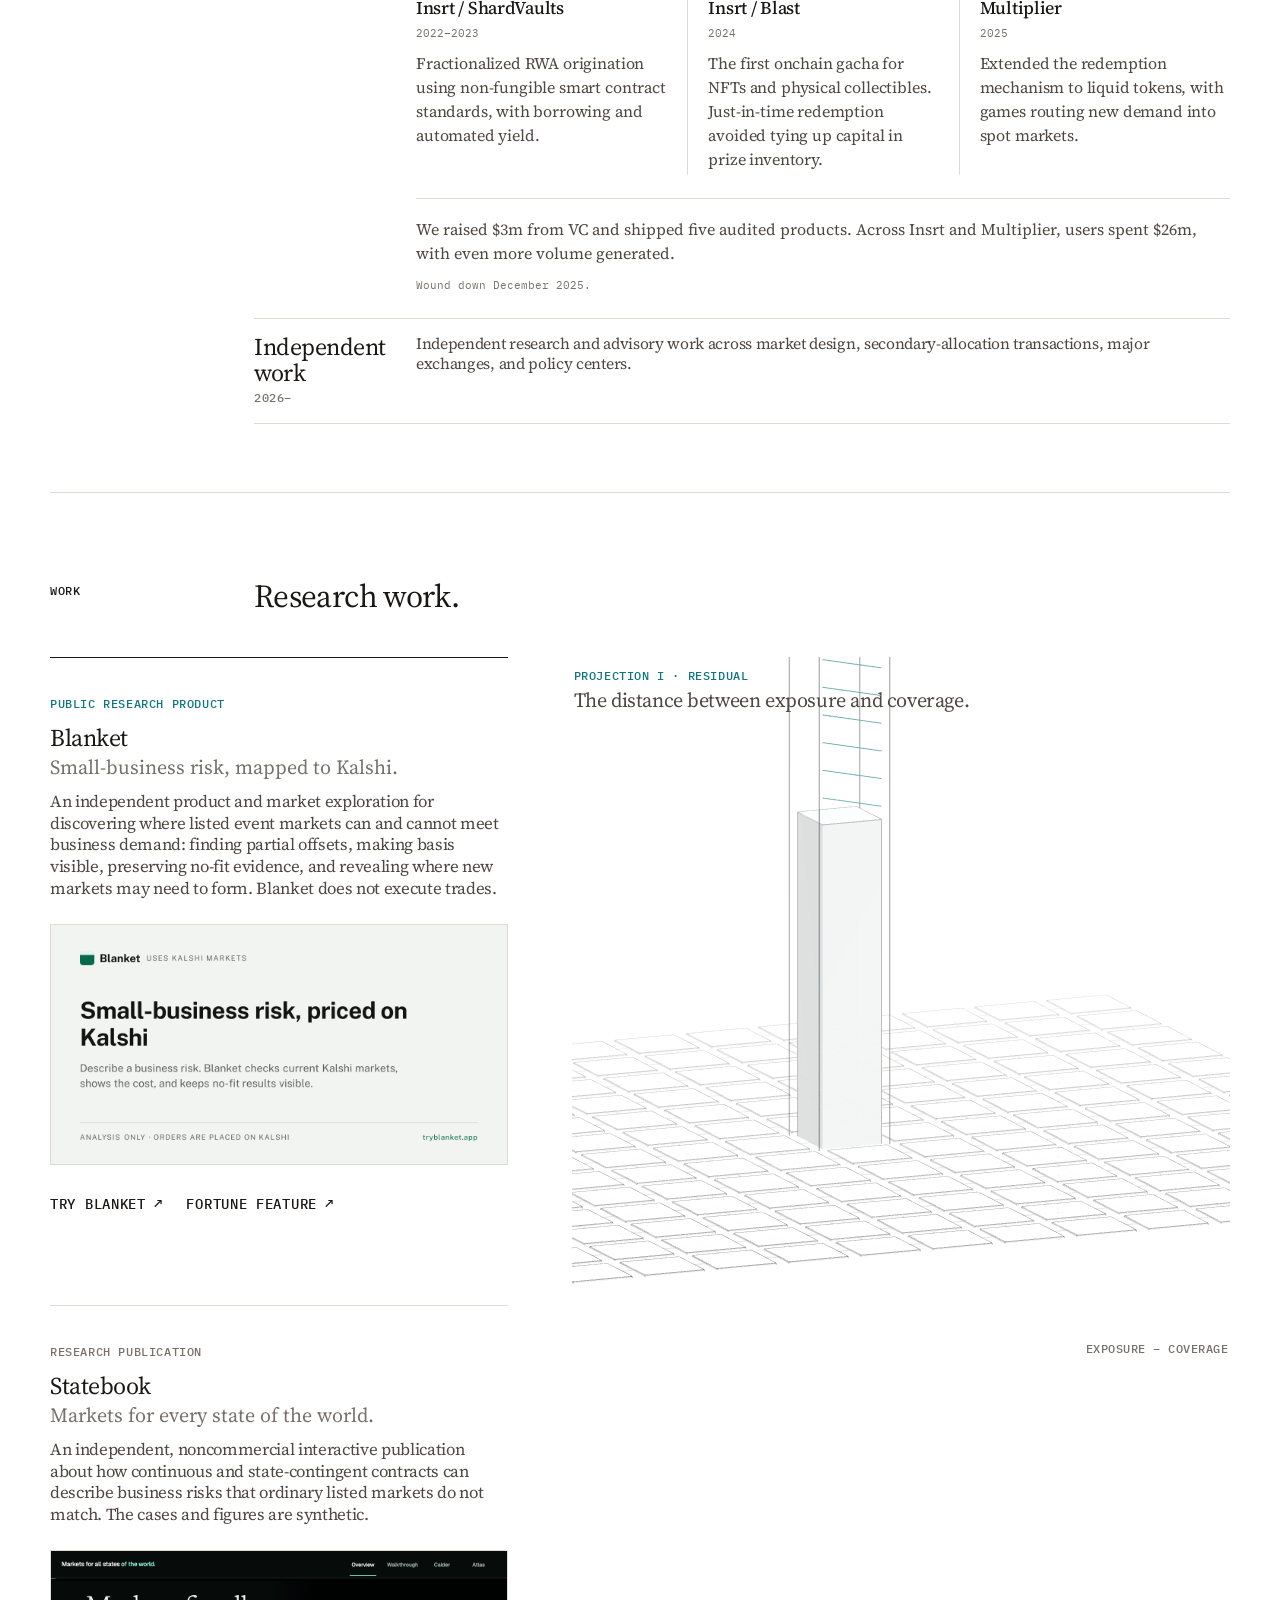
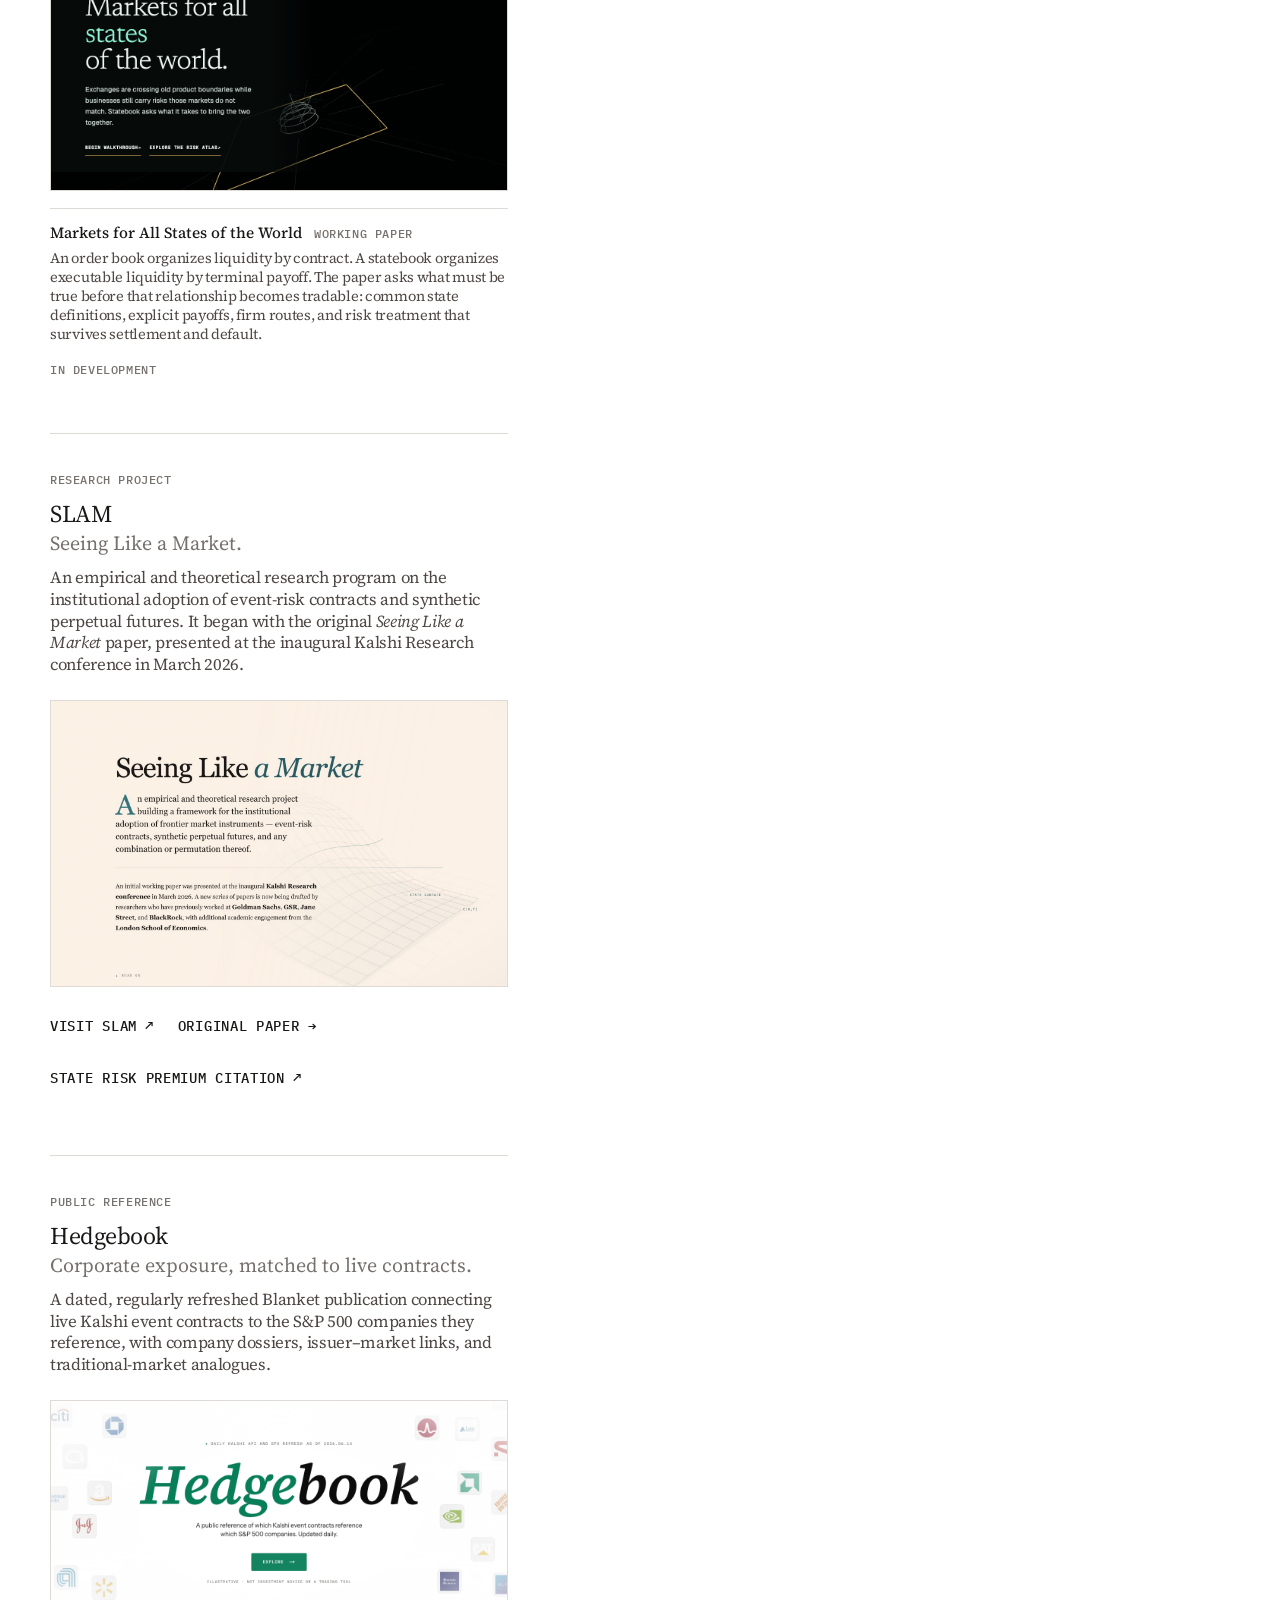
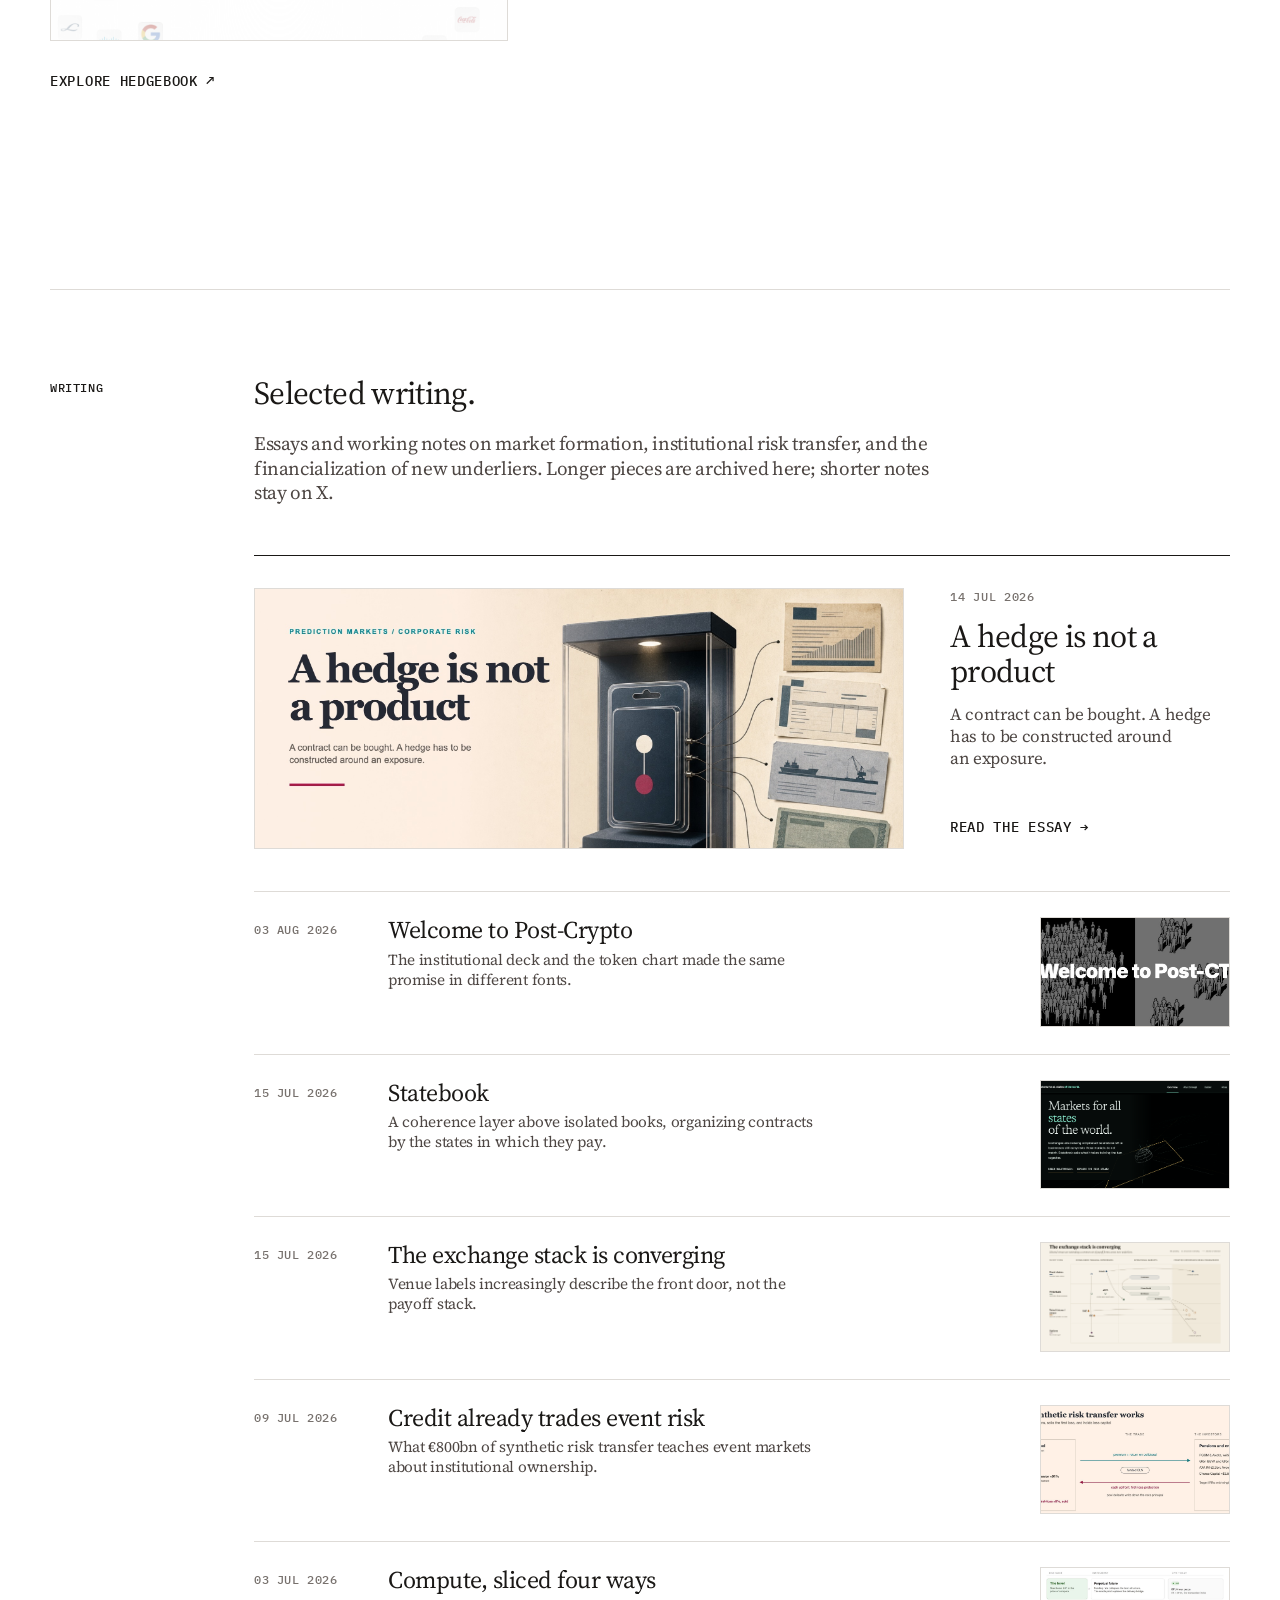
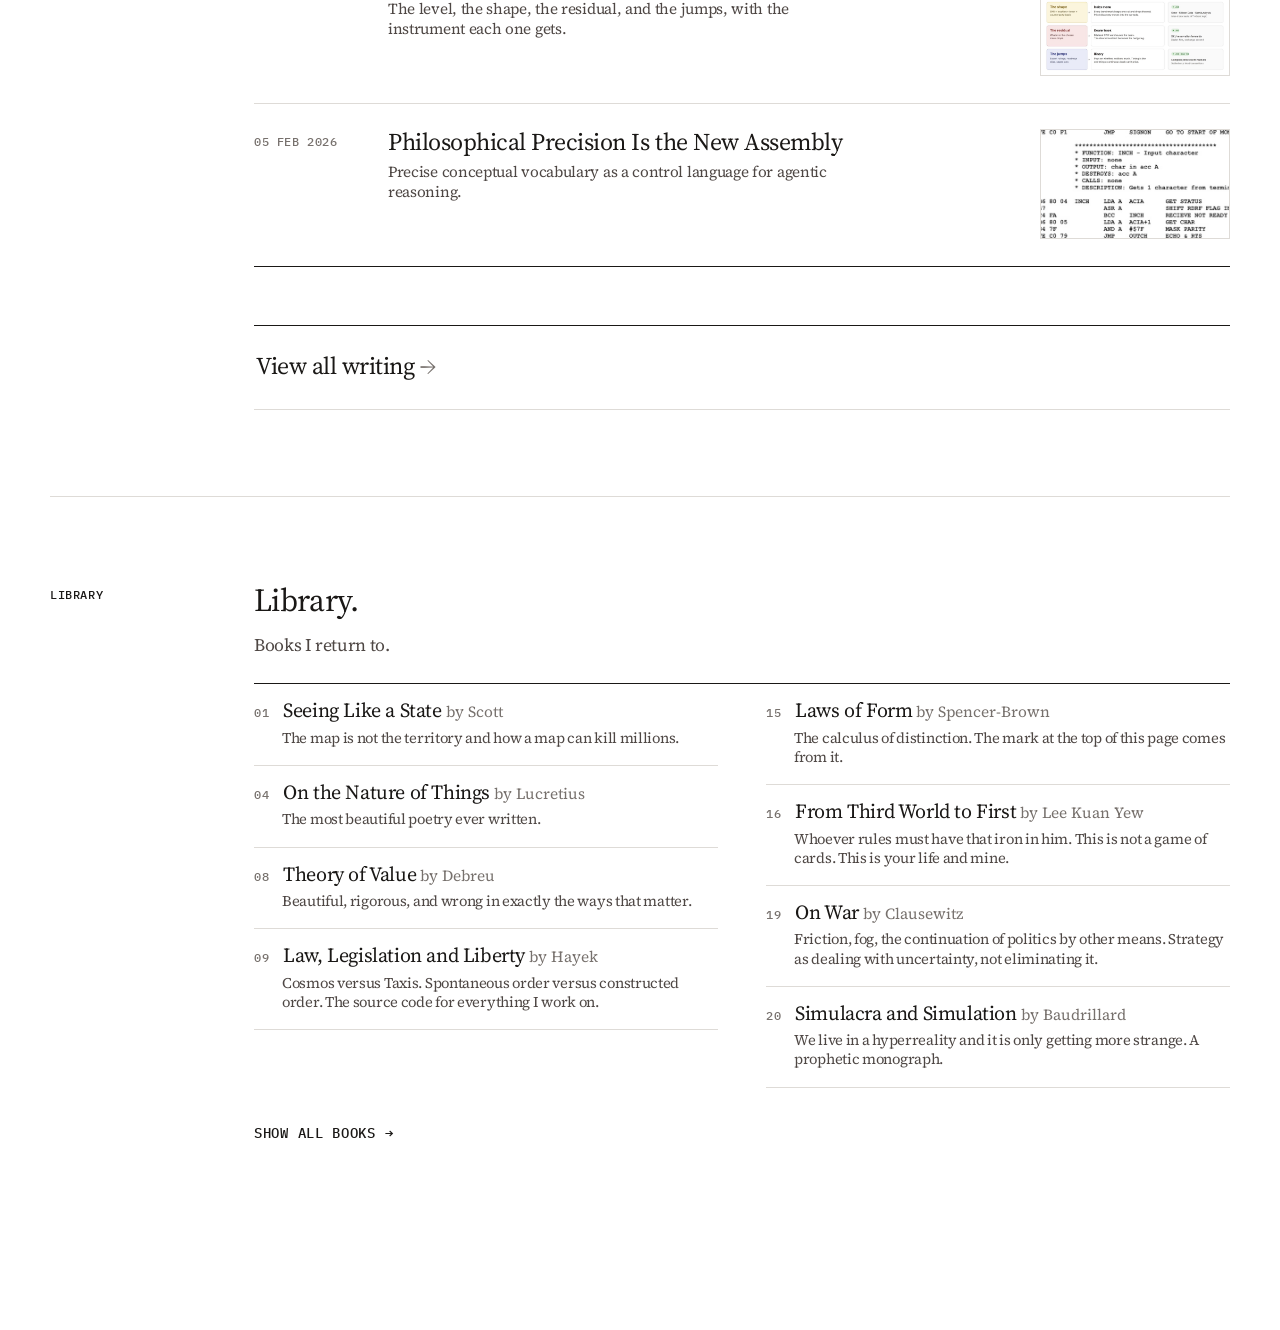
==== commit 314764f2: "Publish Welcome to Post-Crypto from August 3 posts" ====
--- a/index.html
+++ b/index.html
@@ -998,6 +998,14 @@
                         </article>
 
                         <div class="writing-rows">
+                            <a class="writing-row" href="writing/welcome-to-post-crypto/" data-animate>
+                                <time class="writing-date" datetime="2026-08-03">03 Aug 2026</time>
+                                <span class="writing-row-copy">
+                                    <span class="writing-row-title">Welcome to Post-Crypto</span>
+                                    <span class="writing-row-deck">The institutional deck and the token chart made the same promise in different fonts.</span>
+                                </span>
+                                <span class="writing-row-media"><img src="assets/writing/article6_postct_hero.jpg" alt="" width="1065" height="426" loading="lazy"></span>
+                            </a>
                             <a class="writing-row" href="https://x.com/lzminsky/status/2077464459522568198" target="_blank" rel="noopener" data-animate>
                                 <time class="writing-date" datetime="2026-07-15">15 Jul 2026</time>
                                 <span class="writing-row-copy">
